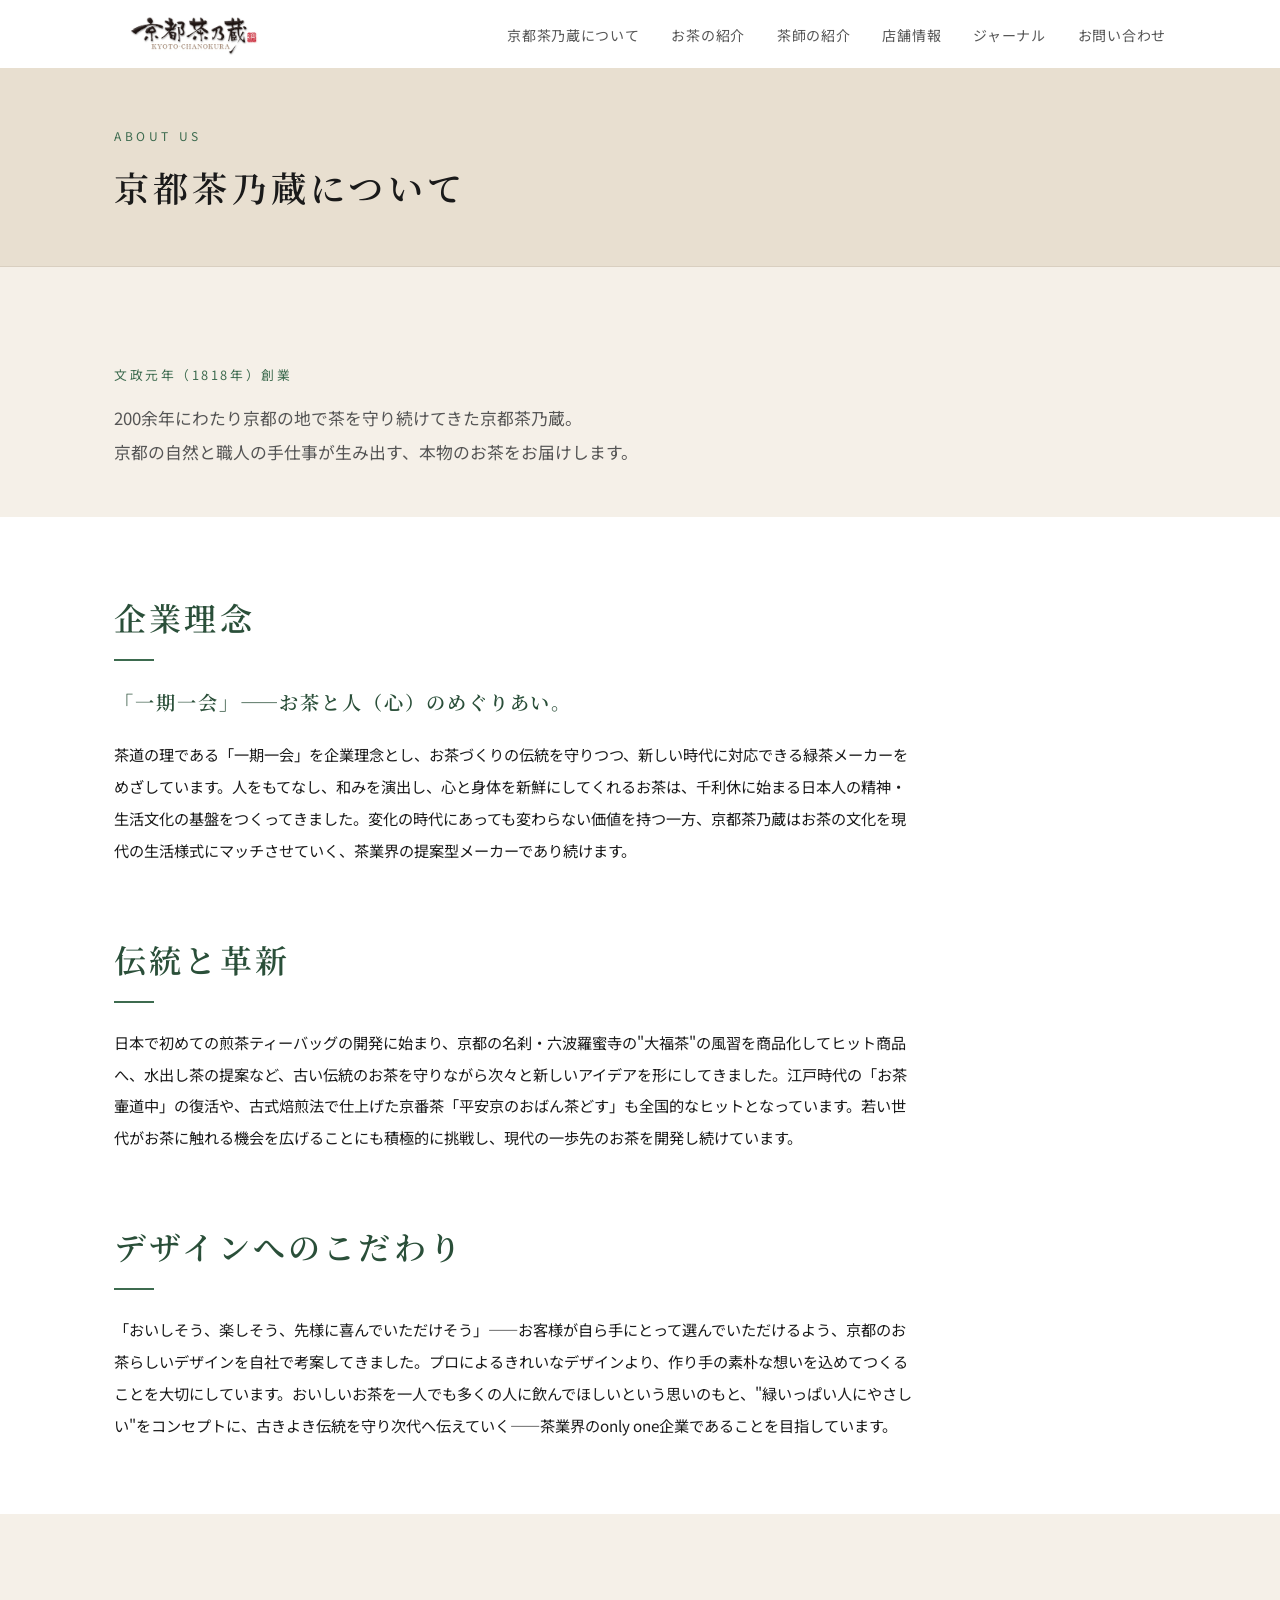
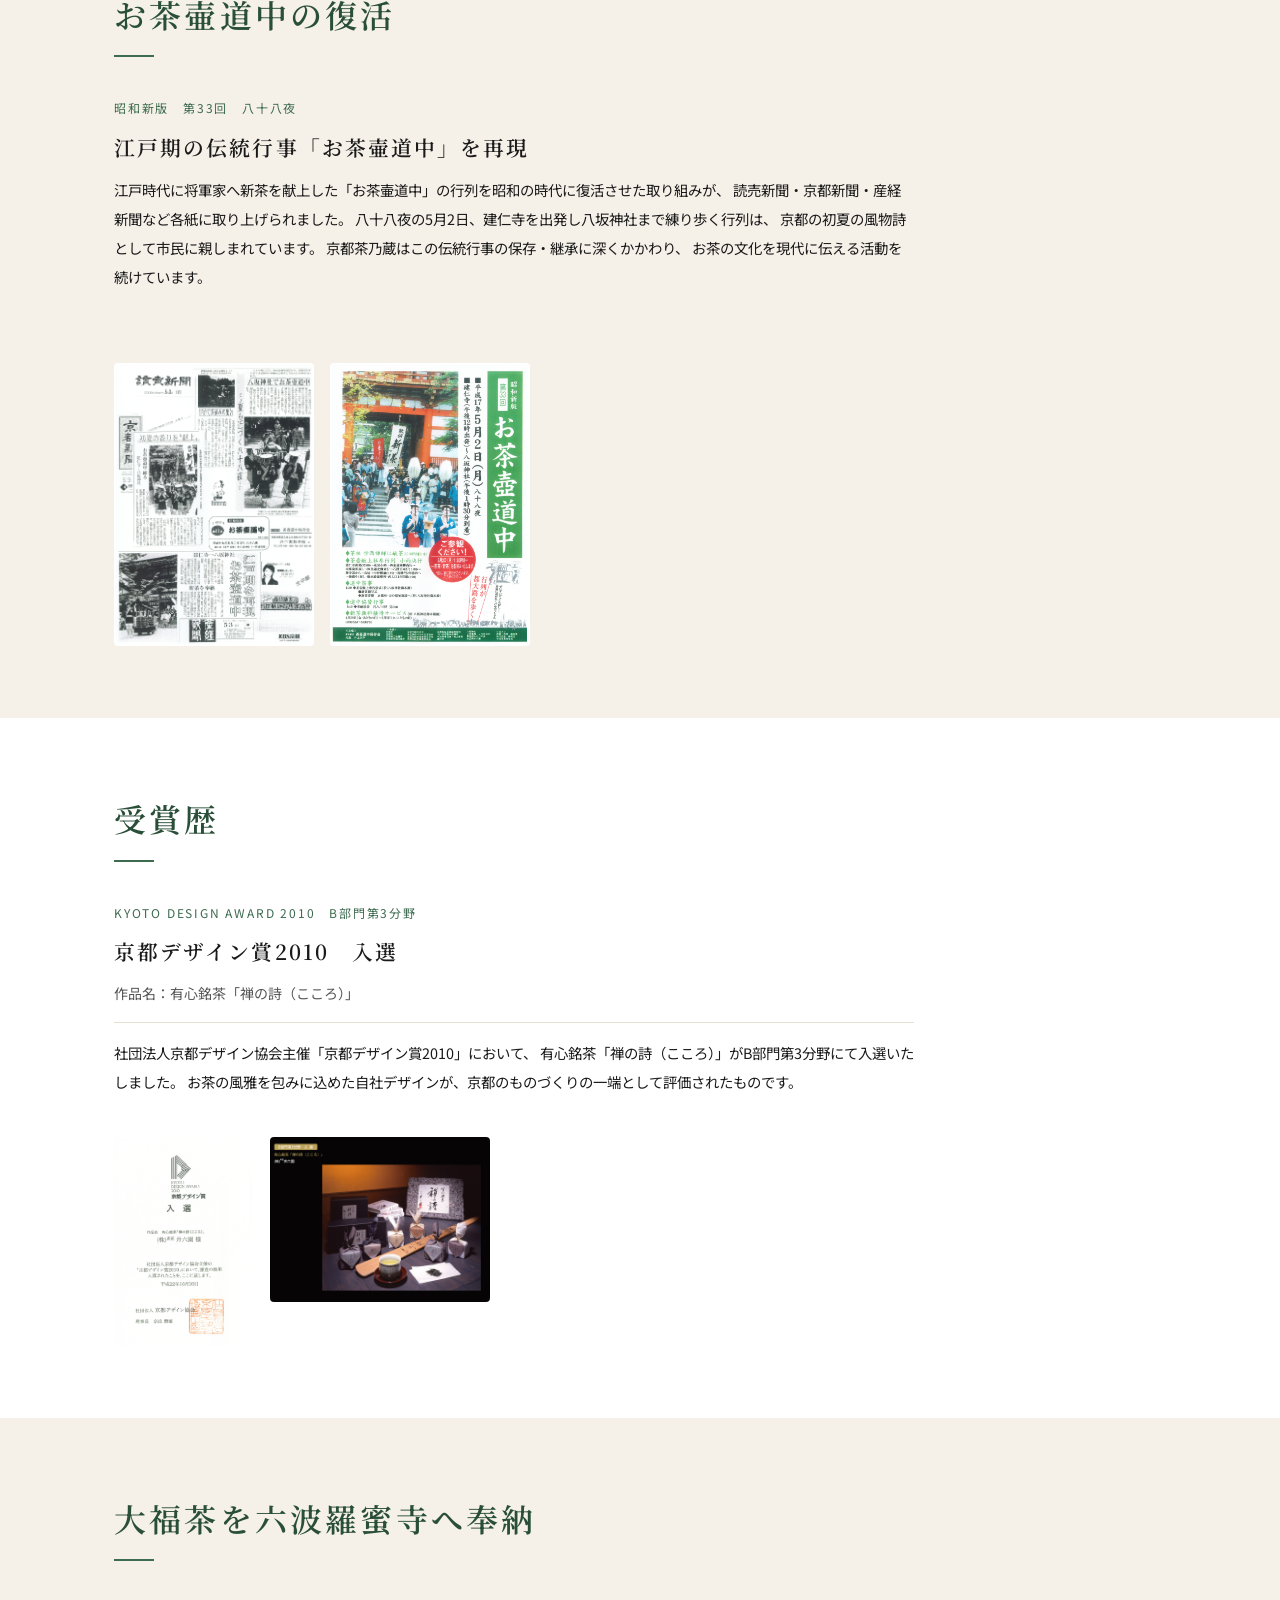
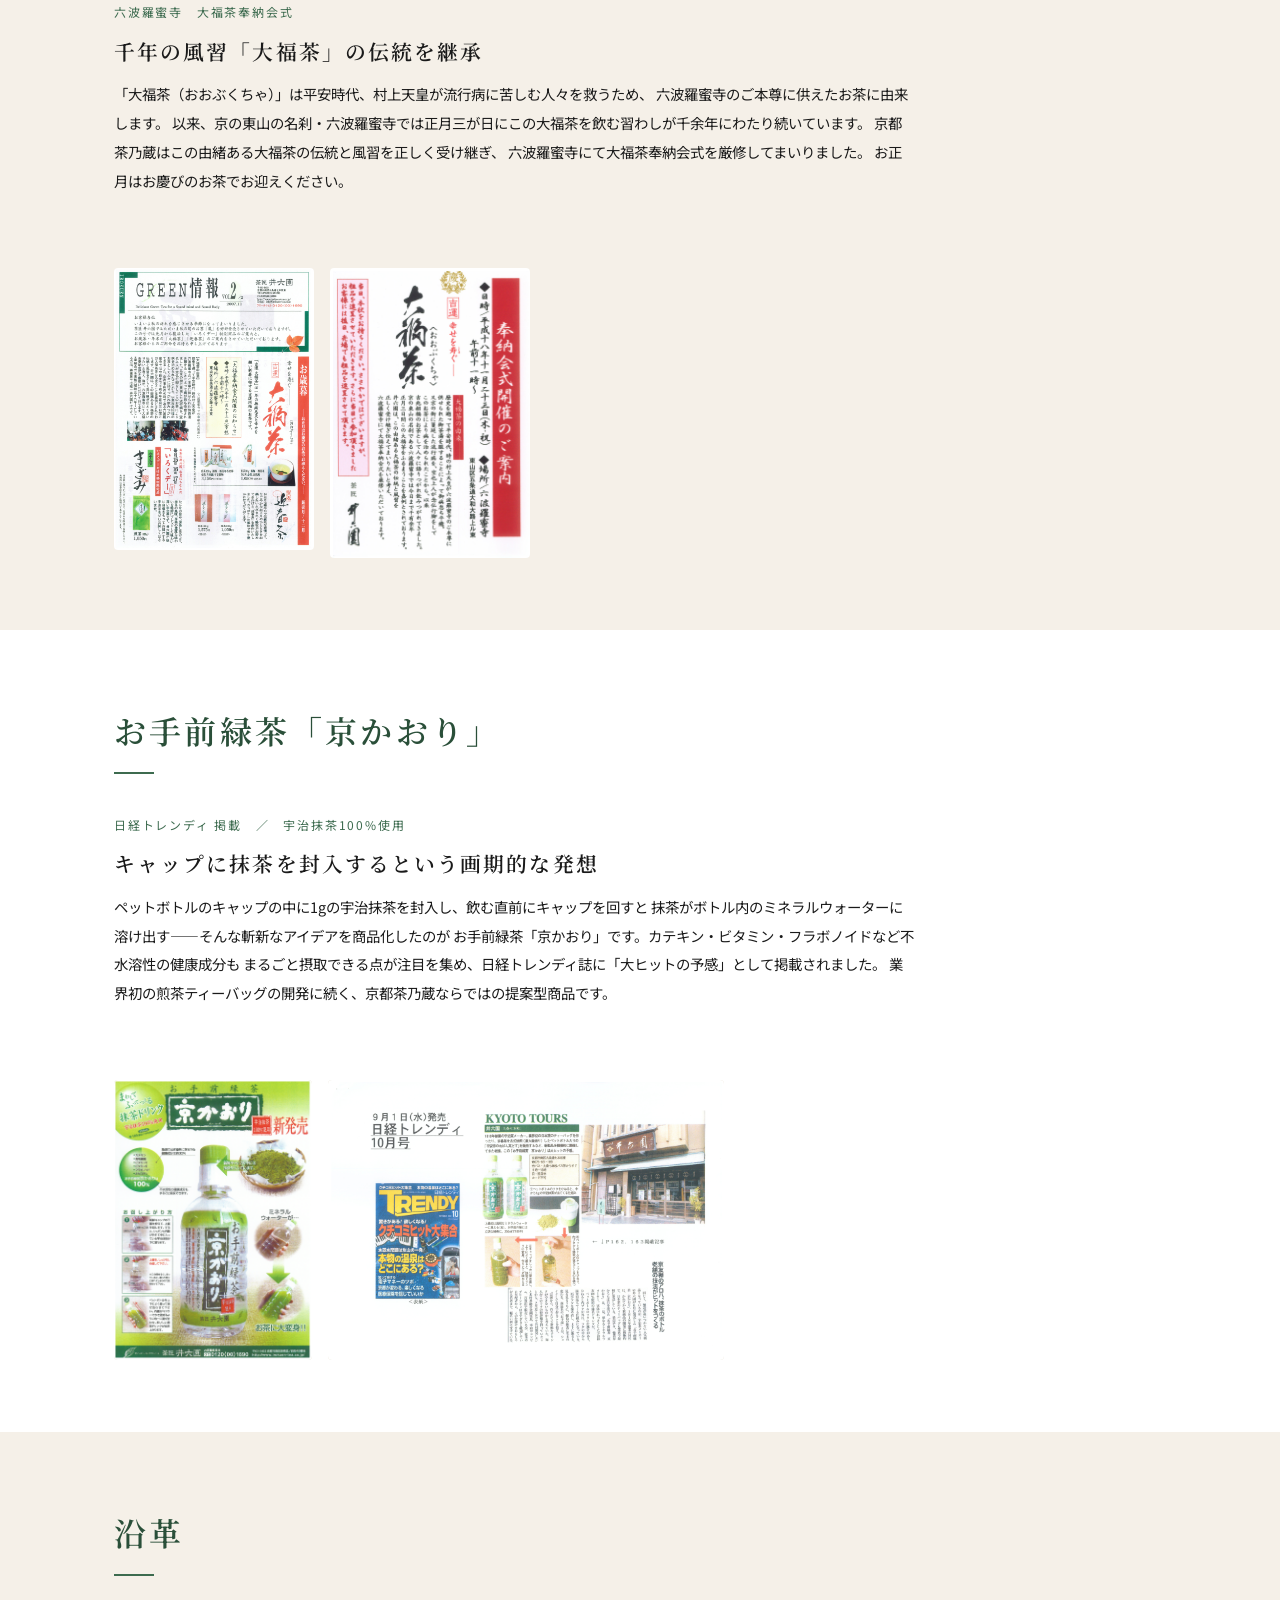
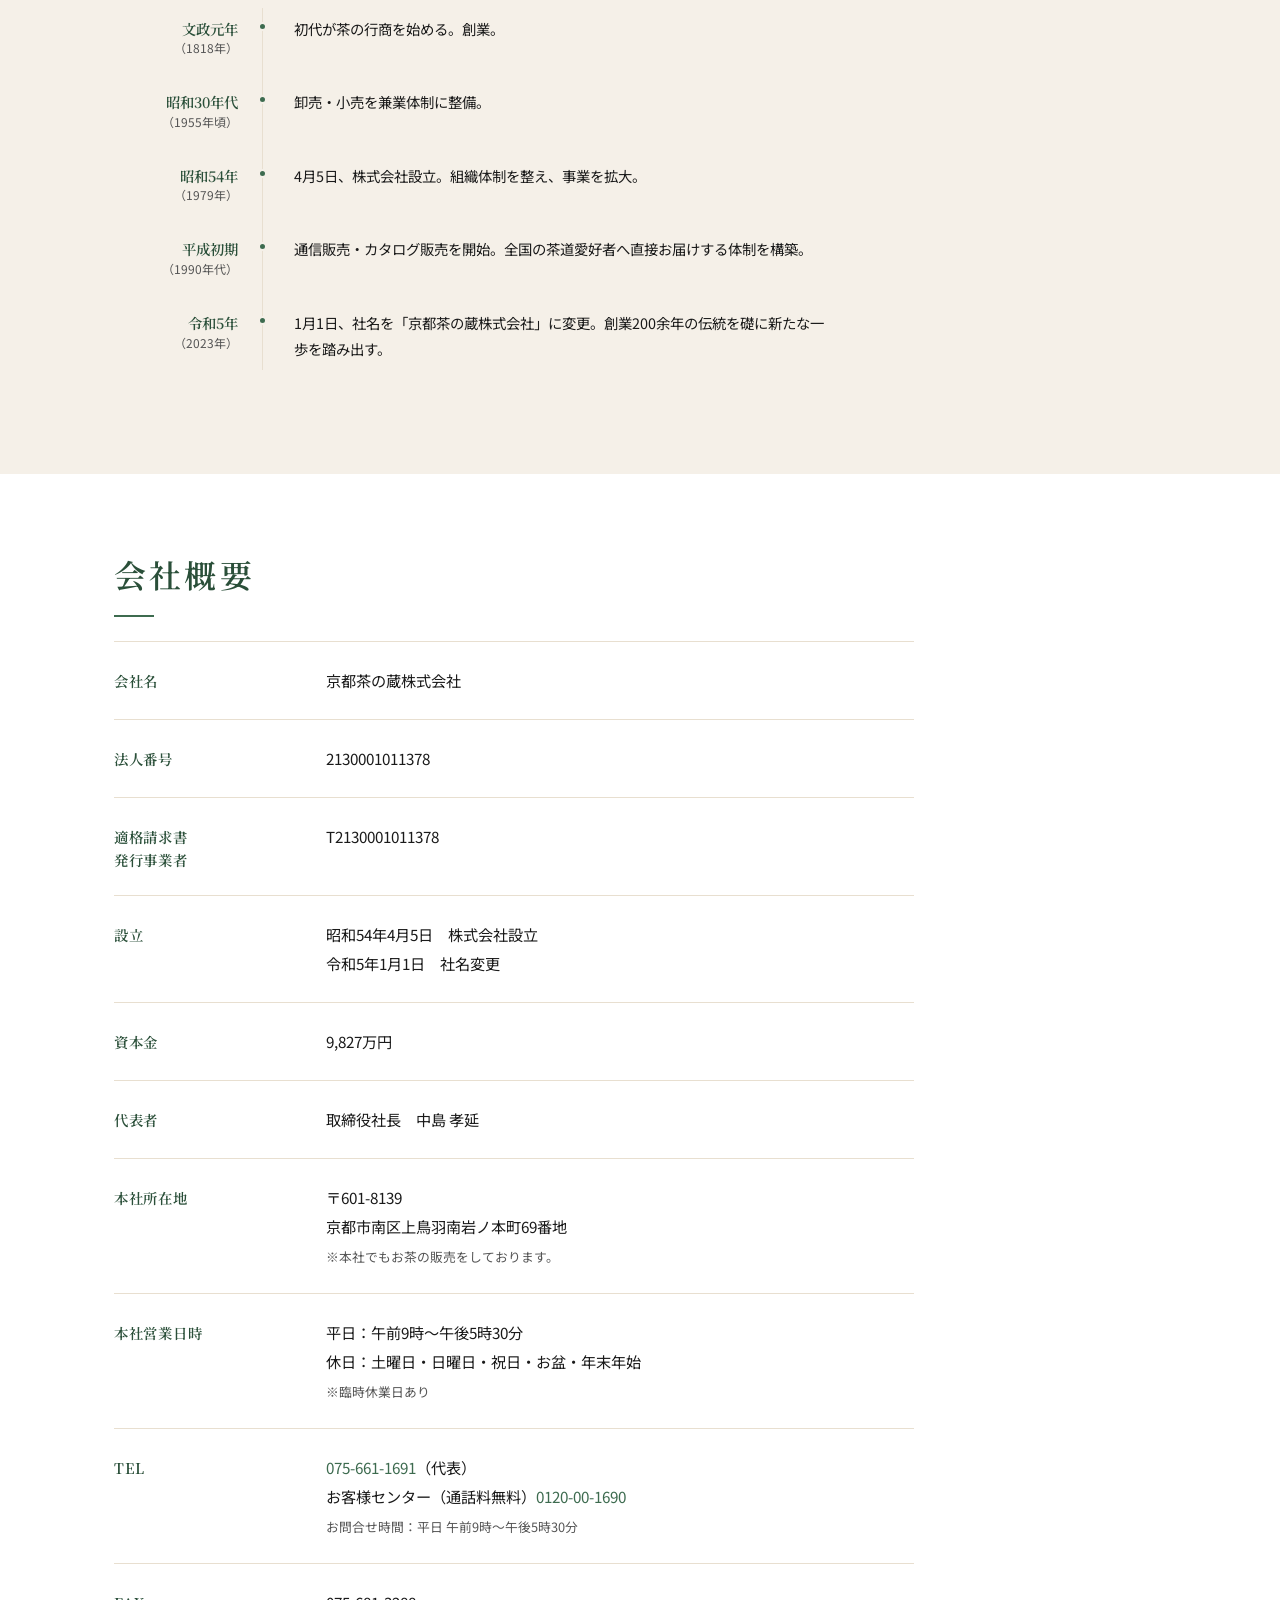
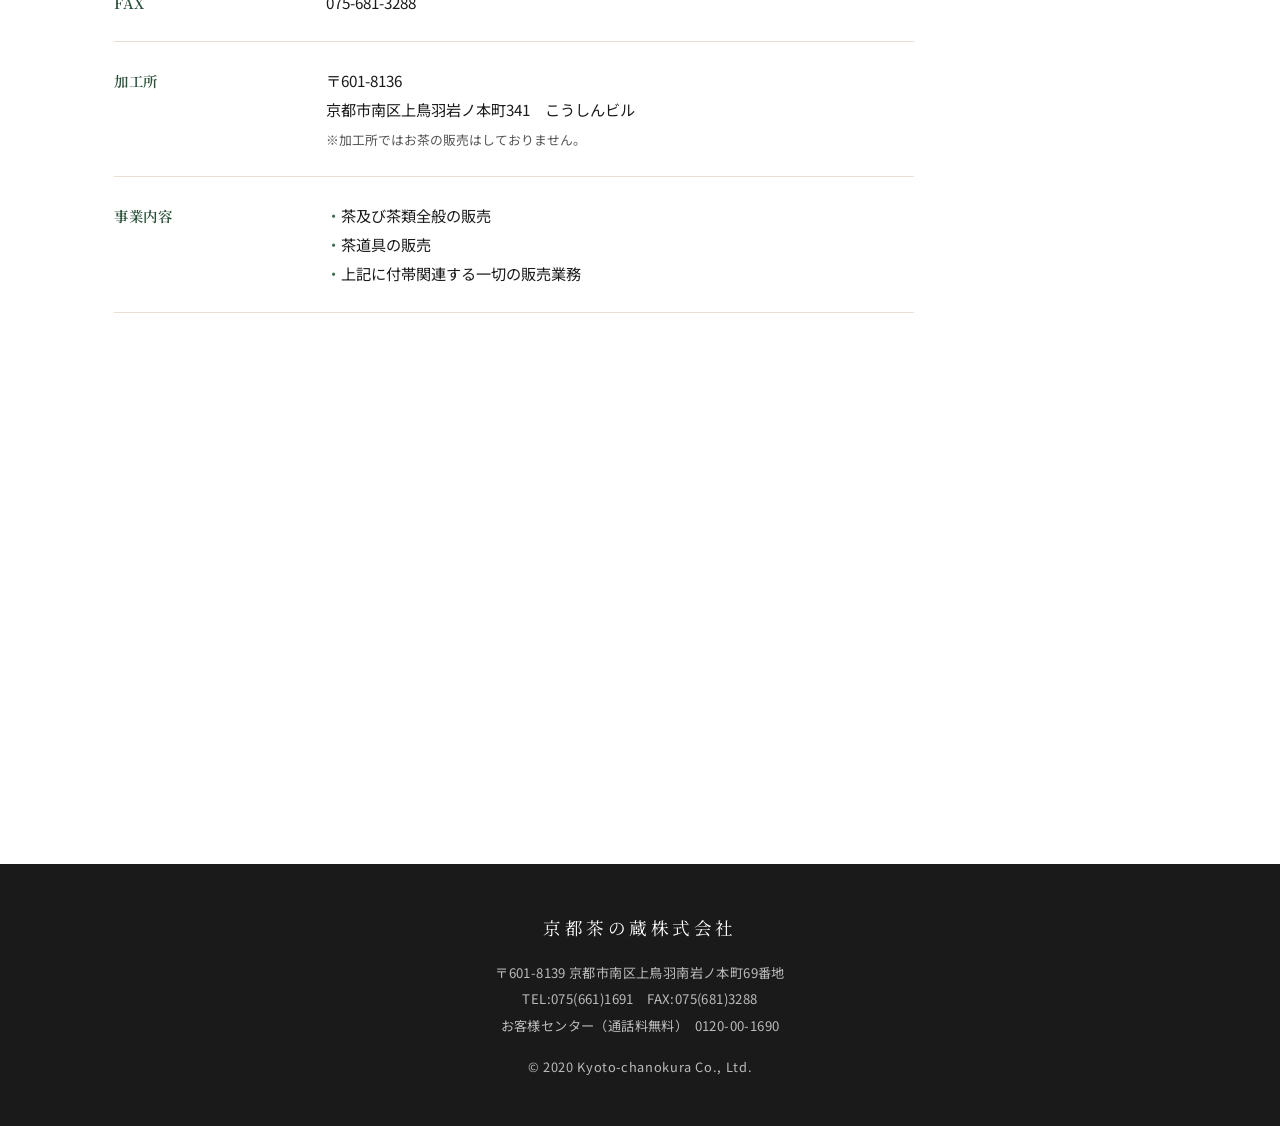
==== about.html @ 32f0fc12 "about.htmlを更新" ====
<!DOCTYPE html>
<html lang="ja">
<head>
  <meta charset="UTF-8">
  <meta name="viewport" content="width=device-width, initial-scale=1.0">
  <title>京都茶乃蔵について | 京都茶乃蔵</title>
  <meta name="description" content="文政元年（1818年）創業。200余年にわたり京都の地で茶を守り続けてきた京都茶乃蔵の歴史とこだわりをご紹介します。">

  <meta property="og:title" content="京都茶乃蔵について | 京都茶乃蔵">
  <meta property="og:type" content="website">
  <meta property="og:locale" content="ja_JP">

  <link rel="preconnect" href="https://fonts.googleapis.com">
  <link rel="preconnect" href="https://fonts.gstatic.com" crossorigin>
  <link href="https://fonts.googleapis.com/css2?family=Noto+Sans+JP:wght@400;500&family=Noto+Serif+JP:wght@400;600&display=swap" rel="stylesheet">

  <link rel="stylesheet" href="css/style.css">
  <link rel="stylesheet" href="css/company.css">
</head>
<body>

  <!-- ヘッダー -->
  <header class="site-header">
    <div class="container header-inner">
      <a href="index.html" class="logo">
        <img src="images/logo08sf.jpg" alt="京都茶乃蔵" class="logo-img">
      </a>
      <nav class="global-nav" aria-label="メインナビゲーション">
        <ul>
          <li><a href="about.html" aria-current="page">京都茶乃蔵について</a></li>
          <li><a href="tea.html">お茶の紹介</a></li>
          <li><a href="index.html#chashi">茶師の紹介</a></li>
          <li><a href="index.html#shop">店舗情報</a></li>
          <li><a href="journal.html">ジャーナル</a></li>
          <li><a href="mailto:reception@kyoto-chanokura.co.jp">お問い合わせ</a></li>
        </ul>
      </nav>
    </div>
  </header>

  <!-- ページヘッド -->
  <div class="page-head">
    <div class="container">
      <p class="page-head-en">About Us</p>
      <h1 class="page-head-title">京都茶乃蔵について</h1>
    </div>
  </div>

  <main>
    <!-- コンセプト -->
    <section class="section about-detail-section">
      <div class="container">
        <p class="about-founding">文政元年（1818年）創業</p>
        <p class="section-lead about-detail-lead">
          200余年にわたり京都の地で茶を守り続けてきた京都茶乃蔵。<br>
          京都の自然と職人の手仕事が生み出す、本物のお茶をお届けします。
        </p>
      </div>
    </section>

    <!-- 企業理念・こだわり -->
    <section class="section about-philosophy-section">
      <div class="container">

        <div class="philosophy-block">
          <h2 class="section-title">企業理念</h2>
          <p class="philosophy-lead">
            「一期一会」——お茶と人（心）のめぐりあい。
          </p>
          <p class="philosophy-body">
            茶道の理である「一期一会」を企業理念とし、お茶づくりの伝統を守りつつ、新しい時代に対応できる緑茶メーカーをめざしています。人をもてなし、和みを演出し、心と身体を新鮮にしてくれるお茶は、千利休に始まる日本人の精神・生活文化の基盤をつくってきました。変化の時代にあっても変わらない価値を持つ一方、京都茶乃蔵はお茶の文化を現代の生活様式にマッチさせていく、茶業界の提案型メーカーであり続けます。
          </p>
        </div>

        <div class="philosophy-block">
          <h2 class="section-title">伝統と革新</h2>
          <p class="philosophy-body">
            日本で初めての煎茶ティーバッグの開発に始まり、京都の名刹・六波羅蜜寺の"大福茶"の風習を商品化してヒット商品へ、水出し茶の提案など、古い伝統のお茶を守りながら次々と新しいアイデアを形にしてきました。江戸時代の「お茶壷道中」の復活や、古式焙煎法で仕上げた京番茶「平安京のおばん茶どす」も全国的なヒットとなっています。若い世代がお茶に触れる機会を広げることにも積極的に挑戦し、現代の一歩先のお茶を開発し続けています。
          </p>
        </div>

        <div class="philosophy-block">
          <h2 class="section-title">デザインへのこだわり</h2>
          <p class="philosophy-body">
            「おいしそう、楽しそう、先様に喜んでいただけそう」——お客様が自ら手にとって選んでいただけるよう、京都のお茶らしいデザインを自社で考案してきました。プロによるきれいなデザインより、作り手の素朴な想いを込めてつくることを大切にしています。おいしいお茶を一人でも多くの人に飲んでほしいという思いのもと、"緑いっぱい人にやさしい"をコンセプトに、古きよき伝統を守り次代へ伝えていく——茶業界のonly one企業であることを目指しています。
          </p>
        </div>

      </div>
    </section>

    <!-- お茶壷道中 -->
    <section class="section award-section ochatubo-section">
      <div class="container">
        <h2 class="section-title">お茶壷道中の復活</h2>

        <div class="award-card">
          <div class="award-body">
            <p class="award-tag">昭和新版　第33回　八十八夜</p>
            <h3 class="award-title">江戸期の伝統行事「お茶壷道中」を再現</h3>
            <p class="award-desc">
              江戸時代に将軍家へ新茶を献上した「お茶壷道中」の行列を昭和の時代に復活させた取り組みが、
              読売新聞・京都新聞・産経新聞など各紙に取り上げられました。
              八十八夜の5月2日、建仁寺を出発し八坂神社まで練り歩く行列は、
              京都の初夏の風物詩として市民に親しまれています。
              京都茶乃蔵はこの伝統行事の保存・継承に深くかかわり、
              お茶の文化を現代に伝える活動を続けています。
            </p>
          </div>
          <div class="award-images ochatubo-images">
            <figure class="award-figure">
              <img src="images/ochatsubodochu01.jpg" alt="お茶壷道中 新聞掲載記事（読売新聞・京都新聞・産経新聞 2005年）" loading="lazy">
            </figure>
            <figure class="award-figure">
              <img src="images/ochatsubodochu02.jpg" alt="昭和新版 第33回 お茶壷道中 ちらし" loading="lazy">
            </figure>
          </div>
        </div>

      </div>
    </section>

    <!-- 受賞歴 -->
    <section class="section award-section">
      <div class="container">
        <h2 class="section-title">受賞歴</h2>

        <div class="award-card">
          <div class="award-body">
            <p class="award-tag">KYOTO DESIGN AWARD 2010　B部門第3分野</p>
            <h3 class="award-title">京都デザイン賞2010　入選</h3>
            <p class="award-work">作品名：有心銘茶「禅の詩（こころ）」</p>
            <p class="award-desc">
              社団法人京都デザイン協会主催「京都デザイン賞2010」において、
              有心銘茶「禅の詩（こころ）」がB部門第3分野にて入選いたしました。
              お茶の風雅を包みに込めた自社デザインが、京都のものづくりの一端として評価されたものです。
            </p>
          </div>
          <div class="award-images">
            <figure class="award-figure award-figure--cert">
              <img src="images/kyotodesignaward_Certificate.jpg" alt="京都デザイン賞2010 入選 賞状" loading="lazy">
            </figure>
            <figure class="award-figure award-figure--product">
              <img src="images/kyoto%20design%20award%202010.jpg" alt="有心銘茶「禅の詩（こころ）」受賞作品" loading="lazy">
            </figure>
          </div>
        </div>

      </div>
    </section>

    <!-- 大福茶奉納 -->
    <section class="section award-section ochatubo-section">
      <div class="container">
        <h2 class="section-title">大福茶を六波羅蜜寺へ奉納</h2>

        <div class="award-card">
          <div class="award-body">
            <p class="award-tag">六波羅蜜寺　大福茶奉納会式</p>
            <h3 class="award-title">千年の風習「大福茶」の伝統を継承</h3>
            <p class="award-desc">
              「大福茶（おおぶくちゃ）」は平安時代、村上天皇が流行病に苦しむ人々を救うため、
              六波羅蜜寺のご本尊に供えたお茶に由来します。
              以来、京の東山の名刹・六波羅蜜寺では正月三が日にこの大福茶を飲む習わしが千余年にわたり続いています。
              京都茶乃蔵はこの由緒ある大福茶の伝統と風習を正しく受け継ぎ、
              六波羅蜜寺にて大福茶奉納会式を厳修してまいりました。
              お正月はお慶びのお茶でお迎えください。
            </p>
          </div>
          <div class="award-images ochatubo-images">
            <figure class="award-figure">
              <img src="images/oobukucha01.jpg" alt="大福茶 GREEN情報（2007年）" loading="lazy">
            </figure>
            <figure class="award-figure">
              <img src="images/oobukucha02.jpg" alt="六波羅蜜寺 大福茶奉納会式のご案内" loading="lazy">
            </figure>
          </div>
        </div>

      </div>
    </section>

    <!-- 京かおり -->
    <section class="section award-section">
      <div class="container">
        <h2 class="section-title">お手前緑茶「京かおり」</h2>

        <div class="award-card">
          <div class="award-body">
            <p class="award-tag">日経トレンディ 掲載　／　宇治抹茶100%使用</p>
            <h3 class="award-title">キャップに抹茶を封入するという画期的な発想</h3>
            <p class="award-desc">
              ペットボトルのキャップの中に1gの宇治抹茶を封入し、飲む直前にキャップを回すと
              抹茶がボトル内のミネラルウォーターに溶け出す——そんな斬新なアイデアを商品化したのが
              お手前緑茶「京かおり」です。カテキン・ビタミン・フラボノイドなど不水溶性の健康成分も
              まるごと摂取できる点が注目を集め、日経トレンディ誌に「大ヒットの予感」として掲載されました。
              業界初の煎茶ティーバッグの開発に続く、京都茶乃蔵ならではの提案型商品です。
            </p>
          </div>
          <div class="award-images kyokaori-images">
            <figure class="award-figure">
              <img src="images/kyokaori01.jpg" alt="お手前緑茶 京かおり 商品チラシ" loading="lazy">
            </figure>
            <figure class="award-figure">
              <img src="images/kyokaori02.jpg" alt="日経トレンディ 京かおり 掲載記事" loading="lazy">
            </figure>
          </div>
        </div>

      </div>
    </section>

    <!-- 沿革 -->
    <section class="section about-history-section">
      <div class="container">
        <h2 class="section-title">沿革</h2>
        <ol class="history-list">
          <li class="history-item">
            <span class="history-year">文政元年<span class="history-ad">（1818年）</span></span>
            <span class="history-desc">初代が茶の行商を始める。創業。</span>
          </li>
          <li class="history-item">
            <span class="history-year">昭和30年代<span class="history-ad">（1955年頃）</span></span>
            <span class="history-desc">卸売・小売を兼業体制に整備。</span>
          </li>
          <li class="history-item">
            <span class="history-year">昭和54年<span class="history-ad">（1979年）</span></span>
            <span class="history-desc">4月5日、株式会社設立。組織体制を整え、事業を拡大。</span>
          </li>
          <li class="history-item">
            <span class="history-year">平成初期<span class="history-ad">（1990年代）</span></span>
            <span class="history-desc">通信販売・カタログ販売を開始。全国の茶道愛好者へ直接お届けする体制を構築。</span>
          </li>
          <li class="history-item">
            <span class="history-year">令和5年<span class="history-ad">（2023年）</span></span>
            <span class="history-desc">1月1日、社名を「京都茶の蔵株式会社」に変更。創業200余年の伝統を礎に新たな一歩を踏み出す。</span>
          </li>
        </ol>
      </div>
    </section>

    <!-- 会社概要 -->
    <section class="section company-section">
      <div class="container">
        <h2 class="section-title">会社概要</h2>
        <dl class="company-table">

          <div class="company-row">
            <dt>会社名</dt>
            <dd>京都茶の蔵株式会社</dd>
          </div>

          <div class="company-row">
            <dt>法人番号</dt>
            <dd>2130001011378</dd>
          </div>

          <div class="company-row">
            <dt>適格請求書<br>発行事業者</dt>
            <dd>T2130001011378</dd>
          </div>

          <div class="company-row">
            <dt>設立</dt>
            <dd>
              昭和54年4月5日　株式会社設立<br>
              令和5年1月1日　社名変更
            </dd>
          </div>

          <div class="company-row">
            <dt>資本金</dt>
            <dd>9,827万円</dd>
          </div>

          <div class="company-row">
            <dt>代表者</dt>
            <dd>取締役社長　中島 孝延</dd>
          </div>

          <div class="company-row">
            <dt>本社所在地</dt>
            <dd>
              〒601-8139<br>
              京都市南区上鳥羽南岩ノ本町69番地<br>
              <span class="company-note">※本社でもお茶の販売をしております。</span>
            </dd>
          </div>

          <div class="company-row">
            <dt>本社営業日時</dt>
            <dd>
              平日：午前9時〜午後5時30分<br>
              休日：土曜日・日曜日・祝日・お盆・年末年始<br>
              <span class="company-note">※臨時休業日あり</span>
            </dd>
          </div>

          <div class="company-row">
            <dt>TEL</dt>
            <dd>
              <a href="tel:0756611691">075-661-1691</a>（代表）<br>
              お客様センター（通話料無料）<a href="tel:0120001690">0120-00-1690</a><br>
              <span class="company-note">お問合せ時間：平日 午前9時〜午後5時30分</span>
            </dd>
          </div>

          <div class="company-row">
            <dt>FAX</dt>
            <dd>075-681-3288</dd>
          </div>

          <div class="company-row">
            <dt>加工所</dt>
            <dd>
              〒601-8136<br>
              京都市南区上鳥羽岩ノ本町341　こうしんビル<br>
              <span class="company-note">※加工所ではお茶の販売はしておりません。</span>
            </dd>
          </div>

          <div class="company-row">
            <dt>事業内容</dt>
            <dd>
              <ul class="company-list">
                <li>茶及び茶類全般の販売</li>
                <li>茶道具の販売</li>
                <li>上記に付帯関連する一切の販売業務</li>
              </ul>
            </dd>
          </div>

        </dl>

        <div class="company-map">
          <iframe
            src="https://www.google.com/maps?cid=17390591986082713845&output=embed&hl=ja"
            width="100%"
            height="400"
            style="border:0;"
            allowfullscreen=""
            loading="lazy"
            referrerpolicy="no-referrer-when-downgrade"
            title="京都茶の蔵株式会社 地図">
          </iframe>
        </div>

      </div>
    </section>
  </main>

  <!-- フッター -->
  <footer class="site-footer">
    <div class="container">
      <p class="footer-logo">京都茶の蔵株式会社</p>
      <p class="footer-address">〒601-8139 京都市南区上鳥羽南岩ノ本町69番地</p>
      <p class="footer-tel">TEL:075(661)1691　FAX:075(681)3288</p>
      <p class="footer-tel">お客様センター（通話料無料）　0120-00-1690</p>
      <p class="footer-copy">&copy; 2020 Kyoto-chanokura Co., Ltd.</p>
    </div>
  </footer>

  <script src="js/main.js"></script>
</body>
</html>
---- css/style.css ----
/* ===========================
   CSS カスタムプロパティ（和モダンカラー）
   =========================== */
:root {
  --color-matcha:    #3d6b4f;   /* 抹茶グリーン */
  --color-matcha-dk: #2a4f39;   /* 濃い抹茶 */
  --color-kinari:    #f5f0e8;   /* 生成り色（背景） */
  --color-beige:     #e8dfd0;   /* ベージュ */
  --color-sumi:      #1a1a1a;   /* 墨色（テキスト） */
  --color-sumi-lt:   #555;      /* 薄墨 */
  --color-white:     #ffffff;

  --font-serif: 'Noto Serif JP', serif;
  --font-sans:  'Noto Sans JP', sans-serif;

  --container-width: 1100px;
  --section-pad: 96px;
}

/* ===========================
   リセット・ベース
   =========================== */
*, *::before, *::after { box-sizing: border-box; margin: 0; padding: 0; }

html { scroll-behavior: smooth; }

body {
  font-family: var(--font-sans);
  font-size: 1rem;
  line-height: 1.8;
  color: var(--color-sumi);
  background: var(--color-kinari);
}

img { display: block; max-width: 100%; }

a { color: inherit; text-decoration: none; }

ul { list-style: none; }

/* ===========================
   レイアウト共通
   =========================== */
.container {
  max-width: var(--container-width);
  margin: 0 auto;
  padding: 0 24px;
}

.section {
  padding: var(--section-pad) 0;
}

.section-title {
  font-family: var(--font-serif);
  font-size: clamp(1.5rem, 3vw, 2rem);
  font-weight: 600;
  letter-spacing: 0.1em;
  margin-bottom: 24px;
  color: var(--color-matcha-dk);
}

.section-title::after {
  content: '';
  display: block;
  width: 40px;
  height: 2px;
  background: var(--color-matcha);
  margin-top: 12px;
}

.about-founding {
  font-size: 0.8rem;
  letter-spacing: 0.2em;
  color: var(--color-matcha);
  margin-bottom: 16px;
}

.section-lead {
  font-size: 1.05rem;
  color: var(--color-sumi-lt);
  max-width: 560px;
}

/* ===========================
   ヘッダー
   =========================== */
.site-header {
  position: sticky;
  top: 0;
  z-index: 100;
  background: var(--color-white);
  border-bottom: 1px solid var(--color-beige);
}

.header-inner {
  display: flex;
  align-items: center;
  justify-content: space-between;
  height: 68px;
}

.logo {
  display: flex;
  align-items: center;
}

.logo-img {
  height: 48px;
  width: auto;
  display: block;
}

.global-nav ul {
  display: flex;
  gap: 32px;
}

.global-nav a {
  font-size: 0.875rem;
  letter-spacing: 0.05em;
  color: var(--color-sumi-lt);
  transition: color 0.2s;
}

.global-nav a:hover {
  color: var(--color-matcha);
}

/* ===========================
   ヒーロー
   =========================== */
.hero {
  min-height: 88vh;
  display: flex;
  align-items: center;
  justify-content: center;
  text-align: center;
  background-color: #1a1410;
  background-size: cover;
  background-position: center 40%;
  background-repeat: no-repeat;
  padding: 80px 24px;
  position: relative;
}

.hero-overlay {
  position: absolute;
  inset: 0;
  background: linear-gradient(
    to bottom,
    rgba(10, 8, 5, 0.35) 0%,
    rgba(10, 8, 5, 0.55) 60%,
    rgba(10, 8, 5, 0.75) 100%
  );
}

.hero-content {
  position: relative;
  z-index: 1;
}

.hero-sub {
  font-size: 0.8rem;
  letter-spacing: 0.3em;
  text-transform: uppercase;
  color: var(--color-matcha);
  margin-bottom: 20px;
}

.hero-title {
  font-family: var(--font-serif);
  font-size: clamp(2.2rem, 6vw, 4rem);
  font-weight: 400;
  letter-spacing: 0.12em;
  line-height: 1.5;
  color: var(--color-white);
  text-shadow: 0 2px 16px rgba(0,0,0,0.4);
  margin-bottom: 24px;
}

.hero-desc {
  font-size: 1rem;
  color: rgba(255, 255, 255, 0.85);
  line-height: 2;
  margin-bottom: 40px;
}

/* ===========================
   ボタン
   =========================== */
.btn-primary {
  display: inline-block;
  padding: 14px 40px;
  background: var(--color-matcha);
  color: var(--color-white);
  font-size: 0.875rem;
  letter-spacing: 0.15em;
  border-radius: 2px;
  transition: background 0.25s;
}

.btn-primary:hover {
  background: var(--color-matcha-dk);
}

.btn-secondary {
  display: inline-block;
  margin-top: 32px;
  padding: 12px 36px;
  border: 1px solid var(--color-matcha);
  color: var(--color-matcha);
  font-size: 0.875rem;
  letter-spacing: 0.15em;
  border-radius: 2px;
  transition: background 0.25s, color 0.25s;
}

.btn-secondary:hover {
  background: var(--color-matcha);
  color: var(--color-white);
}

/* ===========================
   商品グリッド
   =========================== */
.product-grid {
  display: grid;
  grid-template-columns: repeat(auto-fill, minmax(280px, 1fr));
  gap: 32px;
  margin-top: 48px;
}

/* ===========================
   新着情報
   =========================== */
.news {
  background: var(--color-white);
  padding-top: 72px;
  padding-bottom: 72px;
}

.news-list {
  margin-top: 32px;
  border-top: 1px solid var(--color-beige);
}

.news-item {
  display: flex;
  align-items: baseline;
  gap: 20px;
  padding: 18px 0;
  border-bottom: 1px solid var(--color-beige);
  flex-wrap: wrap;
}

.news-date {
  font-size: 0.85rem;
  color: var(--color-sumi-lt);
  letter-spacing: 0.05em;
  white-space: nowrap;
}

.news-category {
  font-size: 0.72rem;
  letter-spacing: 0.08em;
  color: var(--color-matcha);
  border: 1px solid var(--color-matcha);
  padding: 2px 10px;
  white-space: nowrap;
}

.news-text {
  font-size: 0.95rem;
  color: var(--color-sumi);
}

/* ===========================
   沿革
   =========================== */
.history-heading {
  font-family: var(--font-serif);
  font-size: 1.1rem;
  font-weight: 600;
  letter-spacing: 0.1em;
  color: var(--color-matcha-dk);
  margin-top: 56px;
  margin-bottom: 32px;
}

.history-list {
  list-style: none;
  max-width: 720px;
  position: relative;
}

.history-list::before {
  content: '';
  position: absolute;
  left: 148px;
  top: 8px;
  bottom: 8px;
  width: 1px;
  background: var(--color-beige);
}

.history-item {
  display: grid;
  grid-template-columns: 148px 1fr;
  gap: 0 32px;
  padding: 16px 0;
  position: relative;
}

.history-item::before {
  content: '';
  position: absolute;
  left: 144px;
  top: 22px;
  width: 9px;
  height: 9px;
  border-radius: 50%;
  background: var(--color-matcha);
  border: 2px solid var(--color-kinari);
}

.history-year {
  font-family: var(--font-serif);
  font-size: 0.9rem;
  font-weight: 600;
  color: var(--color-matcha-dk);
  text-align: right;
  padding-right: 24px;
  padding-top: 2px;
  line-height: 1.5;
}

.history-ad {
  display: block;
  font-family: var(--font-sans);
  font-size: 0.75rem;
  font-weight: 400;
  color: var(--color-sumi-lt);
  letter-spacing: 0;
}

.history-desc {
  font-size: 0.9rem;
  color: var(--color-sumi);
  line-height: 1.8;
}

@media (max-width: 600px) {
  .history-list::before { left: 0; }

  .history-item {
    grid-template-columns: 1fr;
    padding-left: 20px;
  }

  .history-item::before { left: -4px; top: 18px; }

  .history-year { text-align: left; padding-right: 0; }
}

/* ===========================
   商品カード
   =========================== */
.product-card {
  background: var(--color-white);
  border-radius: 4px;
  overflow: hidden;
  transition: transform 0.25s, box-shadow 0.25s;
}

.product-card:hover {
  transform: translateY(-4px);
  box-shadow: 0 12px 32px rgba(0,0,0,0.08);
}

.product-img-wrap {
  aspect-ratio: 4 / 3;
  overflow: hidden;
  background: var(--color-beige);
}

.product-img-wrap img {
  width: 100%;
  height: 100%;
  object-fit: cover;
  transition: transform 0.4s;
}

.product-card:hover .product-img-wrap img {
  transform: scale(1.04);
}

.product-body {
  padding: 20px 24px 28px;
}

.product-name {
  font-family: var(--font-serif);
  font-size: 1.2rem;
  font-weight: 600;
  letter-spacing: 0.1em;
  color: var(--color-matcha-dk);
  margin-bottom: 10px;
}

.product-desc {
  font-size: 0.875rem;
  color: var(--color-sumi-lt);
  line-height: 1.8;
}

/* ===========================
   茶師の紹介
   =========================== */
.chashi-grid {
  display: flex;
  flex-direction: column;
  gap: 56px;
  margin-top: 48px;
}

.chashi-card {
  display: grid;
  grid-template-columns: 220px 1fr;
  gap: 40px;
  align-items: start;
}


.chashi-photo {
  aspect-ratio: 3 / 4;
  overflow: hidden;
  background: var(--color-beige);
  border-radius: 2px;
}

.chashi-photo img {
  width: 100%;
  height: 100%;
  object-fit: cover;
  object-position: top;
}

.chashi-title {
  font-size: 0.75rem;
  letter-spacing: 0.15em;
  color: var(--color-matcha);
  margin-bottom: 8px;
}

.chashi-name {
  font-family: var(--font-serif);
  font-size: 1.4rem;
  font-weight: 600;
  letter-spacing: 0.1em;
  color: var(--color-sumi);
  margin-bottom: 8px;
  display: flex;
  align-items: baseline;
  gap: 16px;
  flex-wrap: wrap;
}

.chashi-name-en {
  font-family: var(--font-sans);
  font-size: 0.8rem;
  font-weight: 400;
  letter-spacing: 0.1em;
  color: var(--color-sumi-lt);
}

.chashi-grade {
  font-size: 0.825rem;
  color: var(--color-sumi-lt);
  margin-bottom: 20px;
  padding-bottom: 20px;
  border-bottom: 1px solid var(--color-beige);
}

.chashi-bio {
  font-size: 0.9rem;
  color: var(--color-sumi);
  line-height: 2;
}

.chashi-quote {
  margin-top: 20px;
  padding: 16px 20px;
  border-left: 3px solid var(--color-matcha);
  background: var(--color-kinari);
  font-size: 0.9rem;
  line-height: 2;
  color: var(--color-sumi);
  font-style: normal;
}

@media (max-width: 640px) {
  .chashi-card,
  .chashi-card:nth-child(even) {
    grid-template-columns: 1fr;
    direction: ltr;
  }

  .chashi-photo {
    aspect-ratio: 4 / 3;
    max-width: 180px;
  }
}

/* ===========================
   店舗情報
   =========================== */
.shop {
  background: var(--color-beige);
}

.shop-grid {
  display: grid;
  grid-template-columns: repeat(auto-fill, minmax(320px, 1fr));
  gap: 32px;
  margin-top: 48px;
}

.shop-card {
  background: var(--color-white);
  padding: 32px 28px;
  border-radius: 4px;
}

.shop-name {
  font-family: var(--font-serif);
  font-size: 1.1rem;
  font-weight: 600;
  letter-spacing: 0.1em;
  color: var(--color-matcha-dk);
  margin-bottom: 24px;
  padding-bottom: 16px;
  border-bottom: 1px solid var(--color-beige);
  display: flex;
  align-items: center;
  gap: 12px;
}

.shop-badge {
  font-family: var(--font-sans);
  font-size: 0.7rem;
  font-weight: 400;
  letter-spacing: 0.05em;
  background: var(--color-beige);
  color: var(--color-sumi-lt);
  padding: 2px 8px;
  border-radius: 2px;
}

.shop-info { display: flex; flex-direction: column; gap: 0; }

.shop-row {
  display: grid;
  grid-template-columns: 80px 1fr;
  gap: 0 16px;
  padding: 12px 0;
  border-bottom: 1px solid var(--color-kinari);
  font-size: 0.875rem;
}

.shop-row:last-child { border-bottom: none; }

.shop-row dt {
  color: var(--color-matcha-dk);
  font-weight: 500;
  padding-top: 1px;
}

.shop-row dd {
  color: var(--color-sumi);
  line-height: 1.8;
}

.shop-row dd a {
  color: var(--color-matcha);
}

.shop-note {
  font-size: 0.78rem;
  color: var(--color-sumi-lt);
}

/* ===========================
   卸しCTA
   =========================== */
.wholesale-cta {
  background: var(--color-matcha-dk);
  padding: 48px 0;
}

.wholesale-cta-inner {
  display: flex;
  align-items: center;
  justify-content: space-between;
  gap: 32px;
  flex-wrap: wrap;
}

.wholesale-cta-title {
  font-family: var(--font-serif);
  font-size: 1.15rem;
  font-weight: 600;
  letter-spacing: 0.1em;
  color: var(--color-white);
  margin-bottom: 8px;
}

.wholesale-cta-desc {
  font-size: 0.875rem;
  color: rgba(255, 255, 255, 0.75);
  line-height: 1.8;
}

.btn-wholesale {
  display: inline-block;
  padding: 14px 40px;
  border: 2px solid var(--color-white);
  color: var(--color-white);
  font-size: 0.875rem;
  letter-spacing: 0.15em;
  border-radius: 2px;
  white-space: nowrap;
  transition: background 0.25s;
}

.btn-wholesale:hover {
  background: rgba(255, 255, 255, 0.2);
}

@media (max-width: 640px) {
  .wholesale-cta-inner {
    flex-direction: column;
    align-items: flex-start;
  }
}

/* ===========================
   ECサイトバナー
   =========================== */
.ec-banner-section {
  background: var(--color-white);
}

.ec-banner-grid {
  display: grid;
  grid-template-columns: 1fr 1fr;
  gap: 24px;
  margin-top: 40px;
  max-width: 560px;
}

.ec-banner-link {
  display: block;
  border-radius: 4px;
  overflow: hidden;
  transition: opacity 0.25s, transform 0.25s;
}

.ec-banner-link:hover {
  opacity: 0.85;
  transform: translateY(-3px);
}

.ec-banner-img {
  width: 100%;
  height: auto;
  display: block;
}

@media (max-width: 600px) {
  .ec-banner-grid {
    grid-template-columns: 1fr;
  }
}

/* ===========================
   フッター
   =========================== */
.site-footer {
  background: var(--color-sumi);
  color: rgba(255,255,255,0.7);
  padding: 48px 0;
  text-align: center;
}

.footer-logo {
  font-family: var(--font-serif);
  font-size: 1.1rem;
  letter-spacing: 0.2em;
  color: var(--color-white);
  margin-bottom: 16px;
}

.footer-address,
.footer-tel {
  font-size: 0.825rem;
  letter-spacing: 0.03em;
  line-height: 2;
}

.footer-copy {
  font-size: 0.8rem;
  letter-spacing: 0.05em;
  margin-top: 16px;
}

/* ===========================
   レスポンシブ
   =========================== */
@media (max-width: 768px) {
  :root { --section-pad: 64px; }

  .global-nav { display: none; } /* TODO: ハンバーガーメニューに置き換え */

  .hero { min-height: 80vh; }
}
---- css/company.css ----
/* ===========================
   ページヘッド（下層ページ共通）
   =========================== */
.page-head {
  background: var(--color-beige);
  padding: 56px 0 48px;
  border-bottom: 1px solid #d9cfc0;
}

.page-head-en {
  font-size: 0.75rem;
  letter-spacing: 0.3em;
  text-transform: uppercase;
  color: var(--color-matcha);
  margin-bottom: 8px;
}

.page-head-title {
  font-family: var(--font-serif);
  font-size: clamp(1.6rem, 3vw, 2.2rem);
  font-weight: 600;
  letter-spacing: 0.12em;
  color: var(--color-sumi);
}

/* ===========================
   会社概要テーブル
   =========================== */
.company-section {
  padding-top: 72px;
  padding-bottom: 96px;
  background: var(--color-white);
}

.company-table {
  max-width: 800px;
}

.company-row {
  display: grid;
  grid-template-columns: 180px 1fr;
  gap: 0 32px;
  padding: 24px 0;
  border-bottom: 1px solid var(--color-beige);
  align-items: baseline;
}

.company-row:first-child {
  border-top: 1px solid var(--color-beige);
}

.company-row dt {
  font-family: var(--font-serif);
  font-size: 0.9rem;
  font-weight: 600;
  letter-spacing: 0.05em;
  color: var(--color-matcha-dk);
  line-height: 1.6;
}

.company-row dd {
  font-size: 0.95rem;
  line-height: 1.9;
  color: var(--color-sumi);
}

.company-row dd a {
  color: var(--color-matcha);
  border-bottom: 1px solid transparent;
  transition: border-color 0.2s;
}

.company-row dd a:hover {
  border-color: var(--color-matcha);
}

.company-note {
  display: block;
  font-size: 0.8rem;
  color: var(--color-sumi-lt);
  margin-top: 4px;
}

.company-list {
  list-style: none;
  padding: 0;
}

.company-list li {
  padding-left: 1em;
  position: relative;
}

.company-list li::before {
  content: '・';
  position: absolute;
  left: 0;
  color: var(--color-matcha);
}

/* ===========================
   京都茶乃蔵について（企業理念）
   =========================== */
.about-detail-section {
  padding-bottom: 48px;
}

.about-detail-lead {
  max-width: 640px;
  line-height: 2;
}

.about-philosophy-section {
  background: var(--color-white);
  padding-top: 72px;
  padding-bottom: 72px;
}

.philosophy-block {
  max-width: 800px;
  margin-bottom: 64px;
}

.philosophy-block:last-child {
  margin-bottom: 0;
}

.philosophy-lead {
  font-family: var(--font-serif);
  font-size: 1.2rem;
  font-weight: 600;
  letter-spacing: 0.1em;
  color: var(--color-matcha-dk);
  margin-bottom: 20px;
}

.philosophy-body {
  font-size: 0.95rem;
  line-height: 2.1;
  color: var(--color-sumi);
}

.about-history-section {
  padding-top: 72px;
  padding-bottom: 96px;
}

/* ===========================
   受賞歴
   =========================== */
.award-section {
  background: var(--color-white);
  padding-top: 72px;
  padding-bottom: 72px;
}

.ochatubo-section {
  background: var(--color-kinari);
}

.ochatubo-images {
  margin-top: 32px;
  display: flex;
  gap: 16px;
  align-items: flex-start;
}

.ochatubo-images .award-figure {
  width: 200px;
  flex-shrink: 0;
}

/* 京かおり：縦画像の高さに横画像を合わせる */
.kyokaori-images {
  display: flex;
  gap: 16px;
  align-items: flex-start;
  margin-top: 32px;
}

.kyokaori-images .award-figure {
  height: 280px;
  flex-shrink: 0;
}

.kyokaori-images .award-figure img {
  width: auto;
  height: 100%;
  object-fit: contain;
}

.award-card {
  margin-top: 40px;
  display: flex;
  flex-direction: column;
  gap: 40px;
  max-width: 800px;
}

.award-images {
  display: flex;
  gap: 16px;
  align-items: flex-start;
}

.award-figure--cert {
  width: 140px;
  flex-shrink: 0;
}

.award-figure--product {
  width: 220px;
  flex-shrink: 0;
}

.award-figure {
  margin: 0;
  border-radius: 4px;
  overflow: hidden;
  background: var(--color-beige);
}

.award-figure img {
  width: 100%;
  height: 100%;
  object-fit: cover;
  display: block;
}

.award-tag {
  font-size: 0.75rem;
  letter-spacing: 0.15em;
  color: var(--color-matcha);
  margin-bottom: 10px;
}

.award-title {
  font-family: var(--font-serif);
  font-size: 1.3rem;
  font-weight: 600;
  letter-spacing: 0.1em;
  color: var(--color-sumi);
  margin-bottom: 10px;
}

.award-work {
  font-size: 0.875rem;
  color: var(--color-sumi-lt);
  margin-bottom: 16px;
  padding-bottom: 16px;
  border-bottom: 1px solid var(--color-beige);
}

.award-desc {
  font-size: 0.9rem;
  color: var(--color-sumi);
  line-height: 2;
}

@media (max-width: 600px) {
  .award-images {
    grid-template-columns: 1fr;
  }
}

/* ===========================
   Googleマップ
   =========================== */
.company-map {
  margin-top: 48px;
  border-radius: 4px;
  overflow: hidden;
  max-width: 800px;
}

/* ===========================
   レスポンシブ
   =========================== */
@media (max-width: 600px) {
  .company-row {
    grid-template-columns: 1fr;
    gap: 8px;
  }

  .company-row dt {
    font-size: 0.8rem;
    color: var(--color-matcha);
  }
}
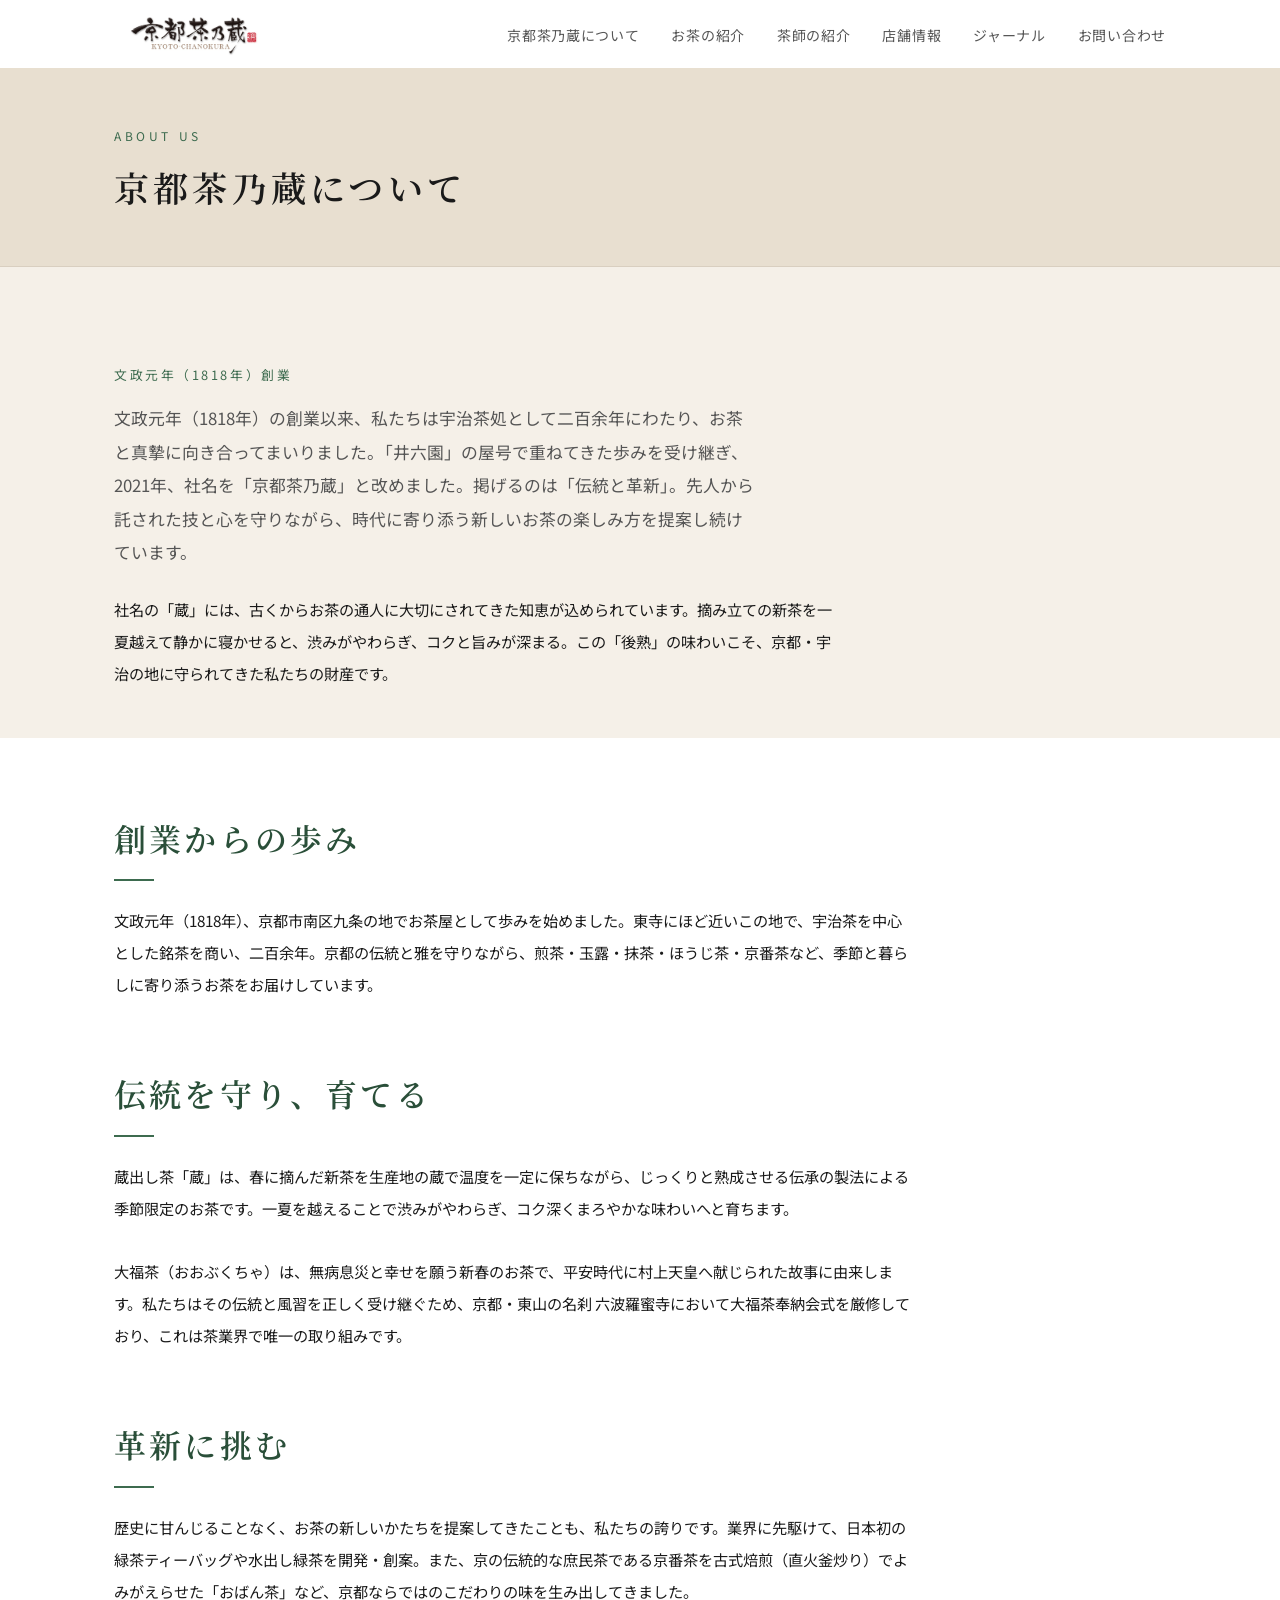
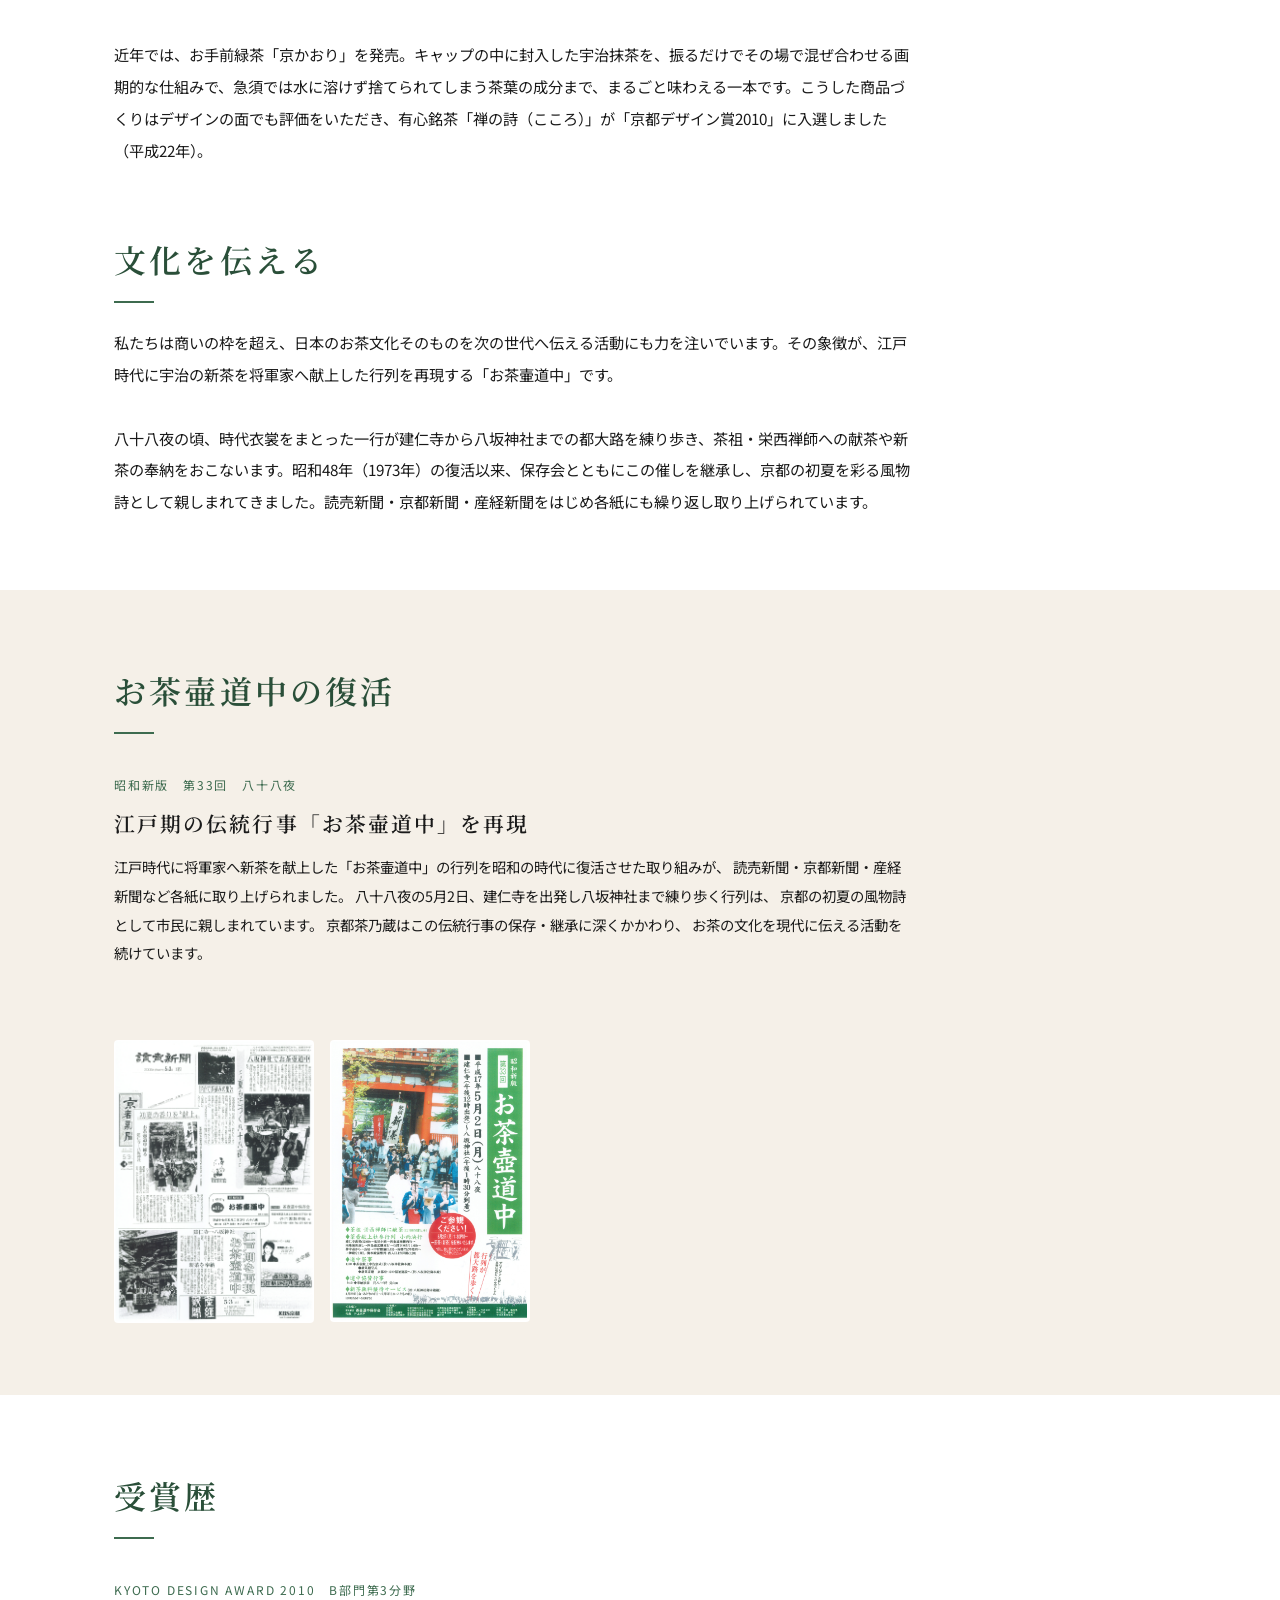
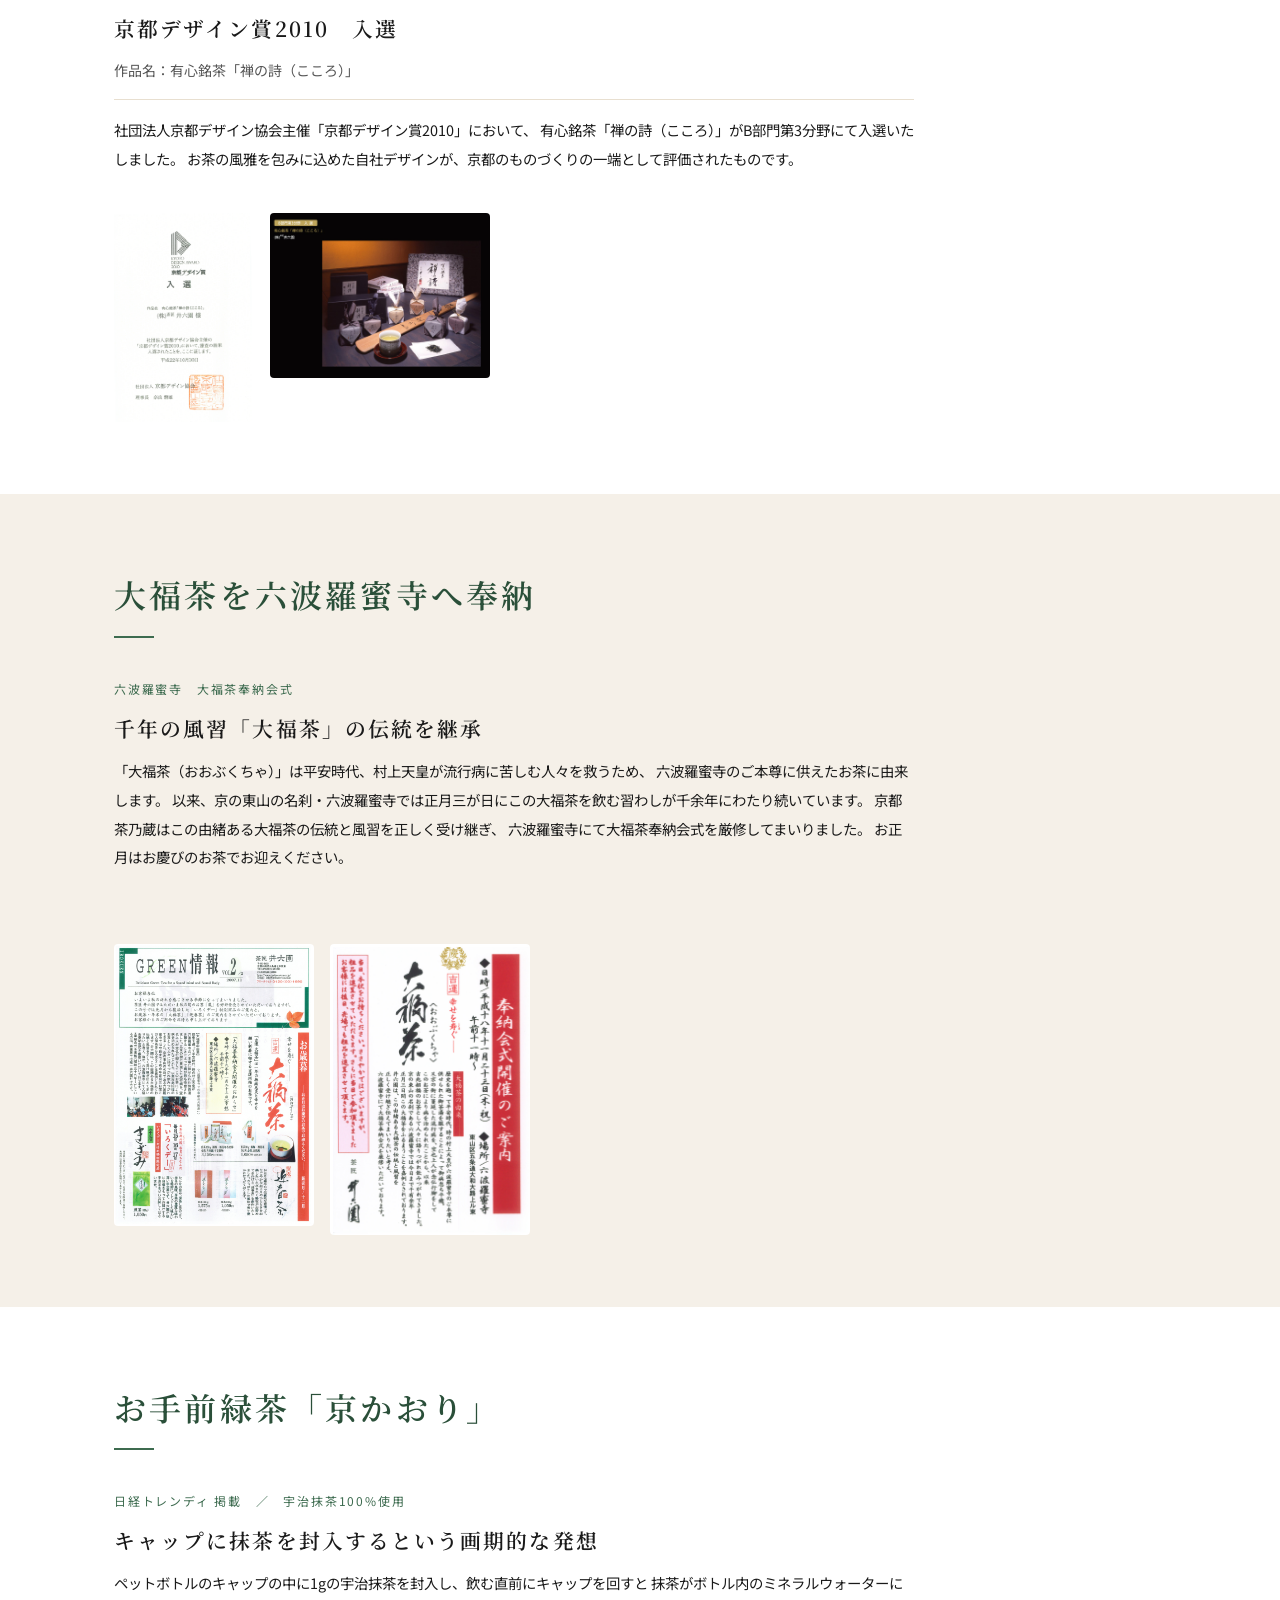
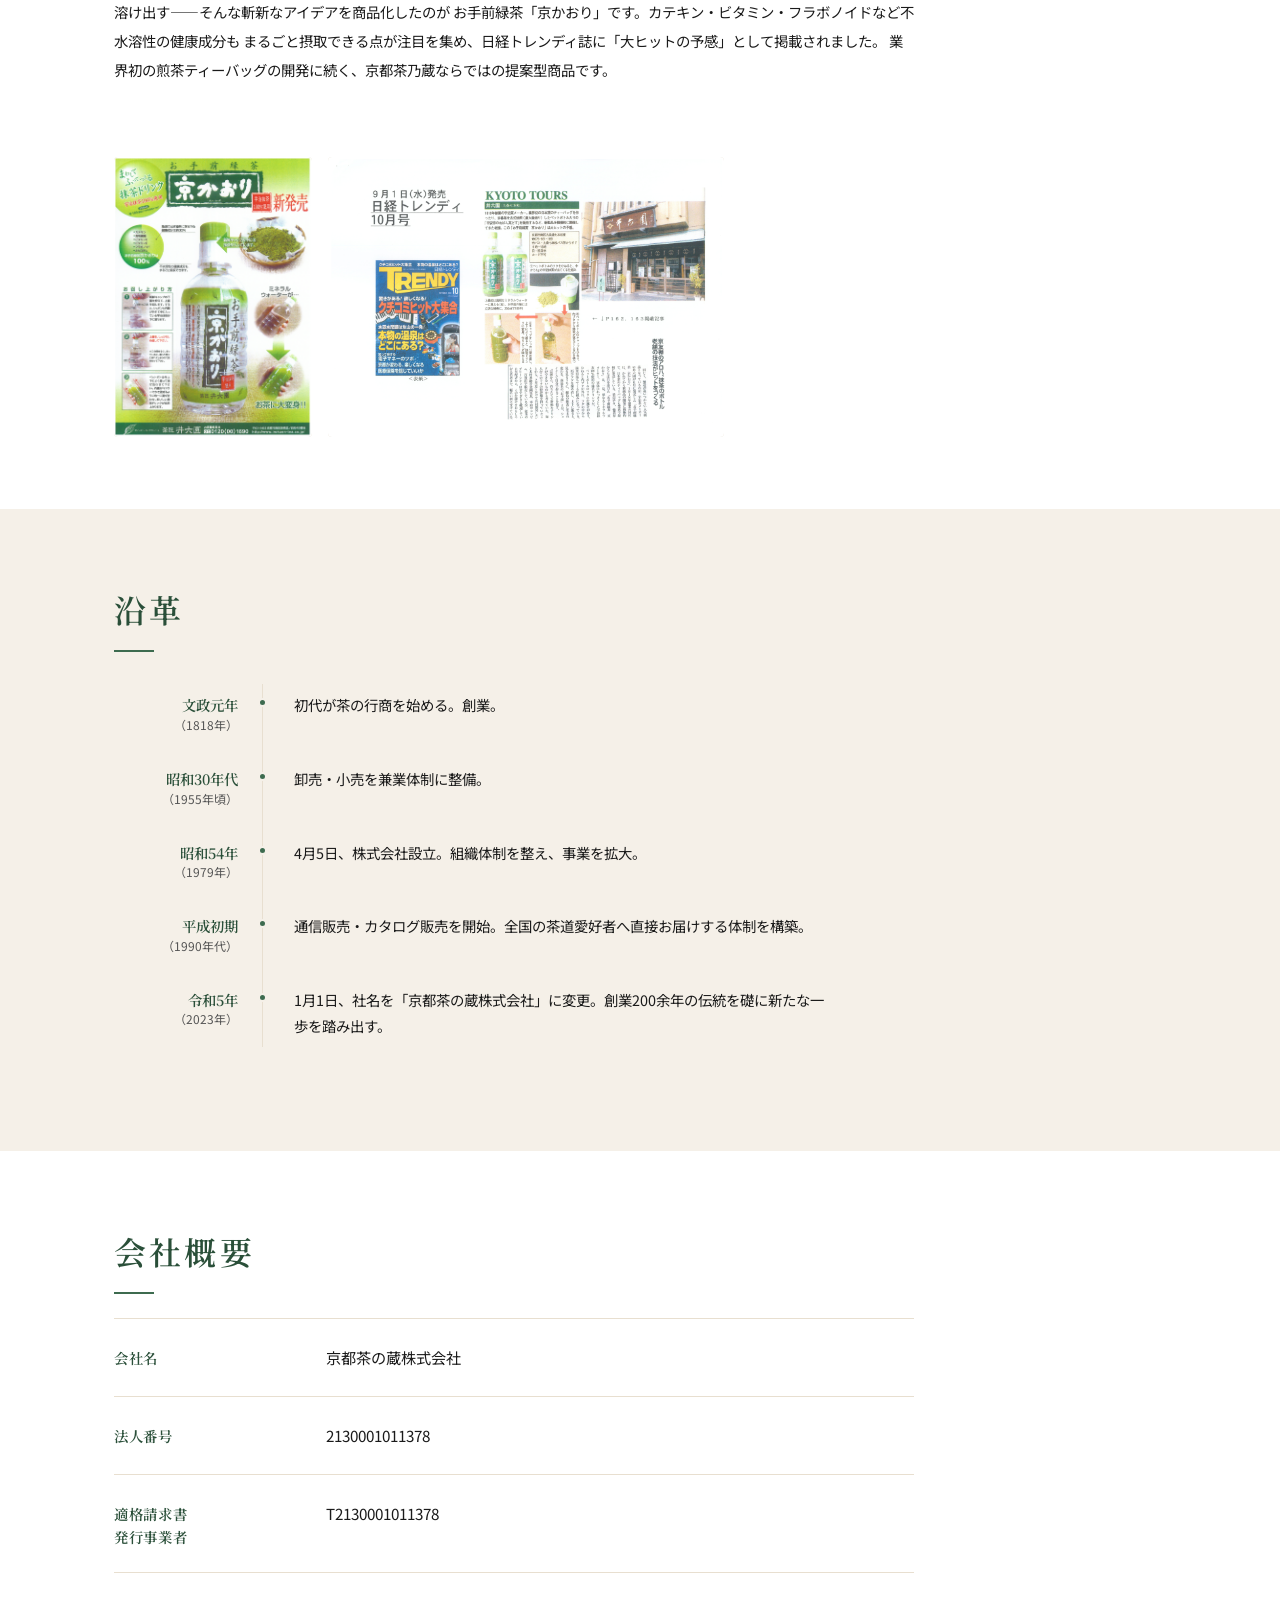
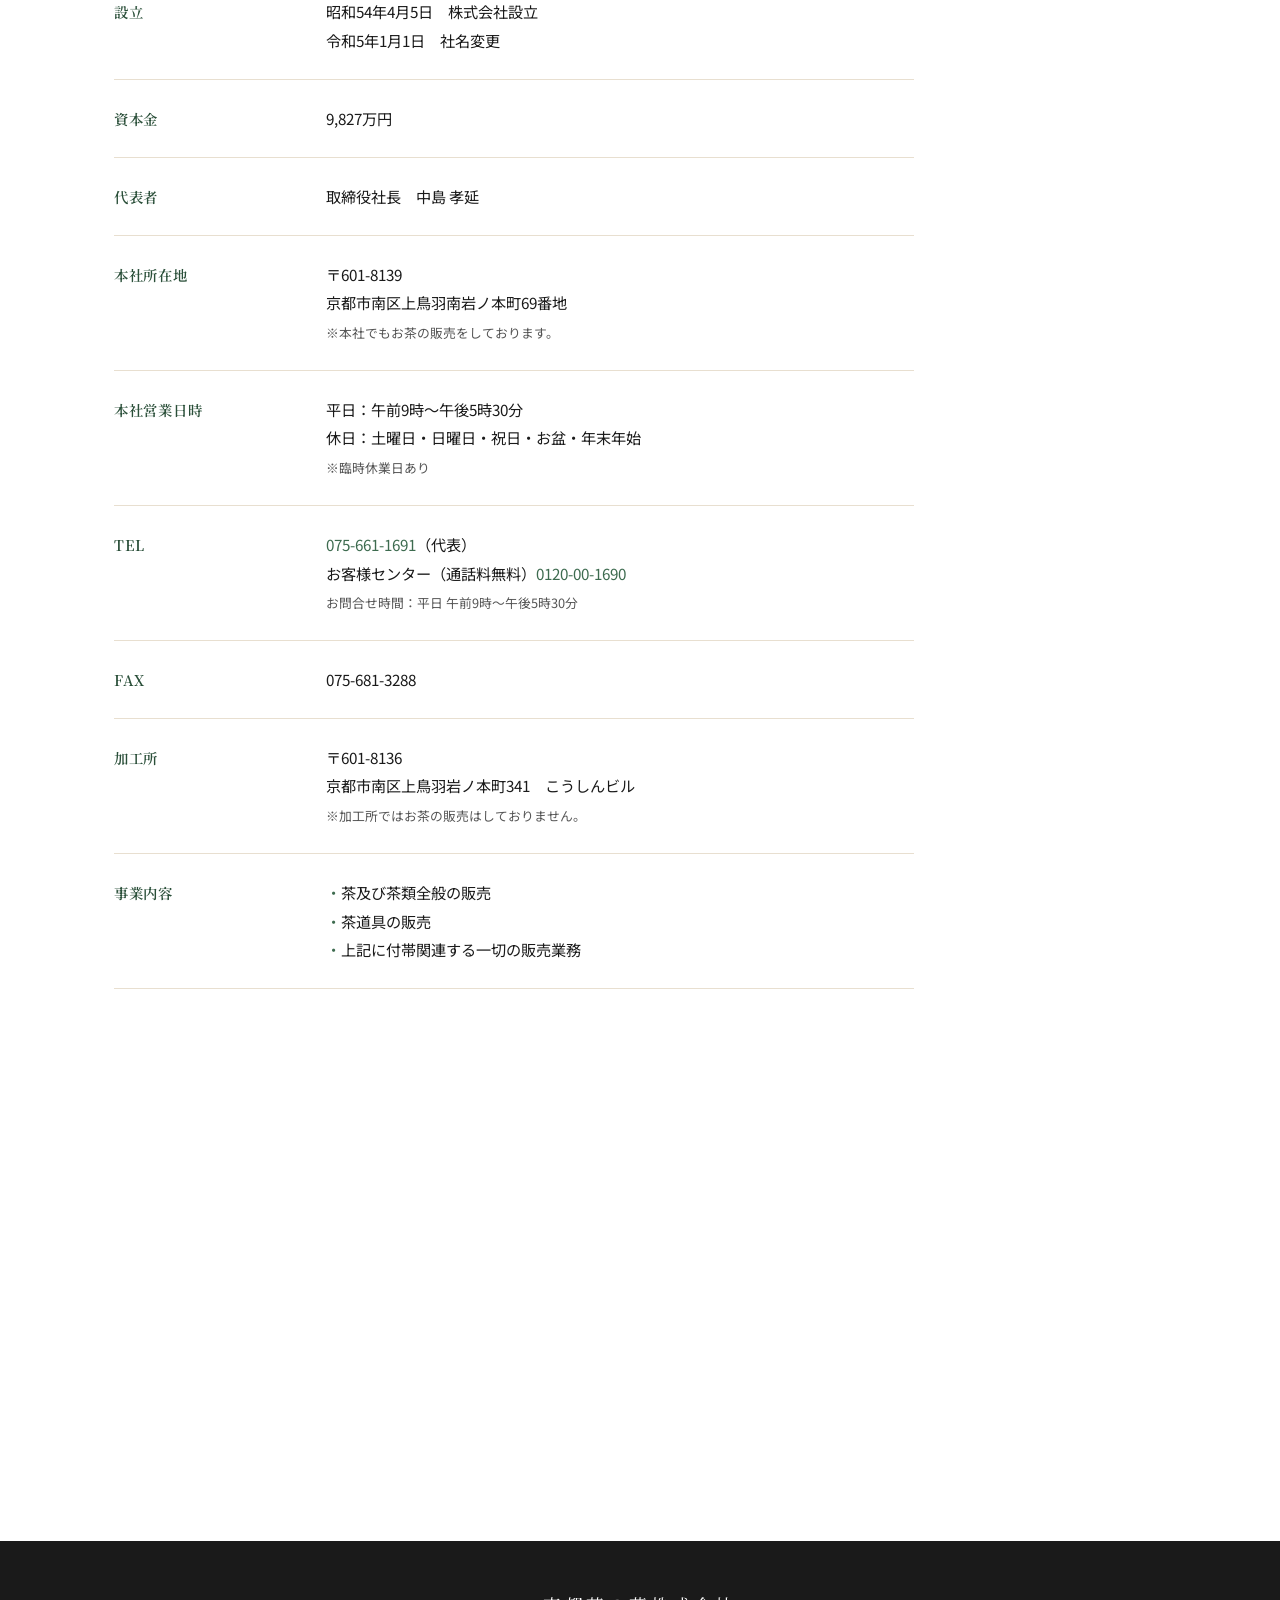
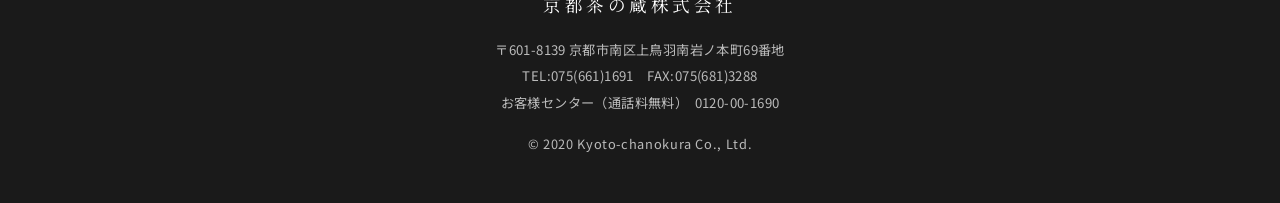
==== commit b902d444: "Update about page with rich company history and philosophy text Co-Authored-By: Claude Sonnet 4.6 <n" ====
--- a/about.html
+++ b/about.html
@@ -52,8 +52,10 @@
       <div class="container">
         <p class="about-founding">文政元年（1818年）創業</p>
         <p class="section-lead about-detail-lead">
-          200余年にわたり京都の地で茶を守り続けてきた京都茶乃蔵。<br>
-          京都の自然と職人の手仕事が生み出す、本物のお茶をお届けします。
+          文政元年（1818年）の創業以来、私たちは宇治茶処として二百余年にわたり、お茶と真摯に向き合ってまいりました。「井六園」の屋号で重ねてきた歩みを受け継ぎ、2021年、社名を「京都茶乃蔵」と改めました。掲げるのは「伝統と革新」。先人から託された技と心を守りながら、時代に寄り添う新しいお茶の楽しみ方を提案し続けています。
+        </p>
+        <p class="philosophy-body" style="margin-top:24px; max-width:720px;">
+          社名の「蔵」には、古くからお茶の通人に大切にされてきた知恵が込められています。摘み立ての新茶を一夏越えて静かに寝かせると、渋みがやわらぎ、コクと旨みが深まる。この「後熟」の味わいこそ、京都・宇治の地に守られてきた私たちの財産です。
         </p>
       </div>
     </section>
@@ -63,26 +65,33 @@
       <div class="container">
 
         <div class="philosophy-block">
-          <h2 class="section-title">企業理念</h2>
-          <p class="philosophy-lead">
-            「一期一会」——お茶と人（心）のめぐりあい。
+          <h2 class="section-title">創業からの歩み</h2>
+          <p class="philosophy-body">
+            文政元年（1818年）、京都市南区九条の地でお茶屋として歩みを始めました。東寺にほど近いこの地で、宇治茶を中心とした銘茶を商い、二百余年。京都の伝統と雅を守りながら、煎茶・玉露・抹茶・ほうじ茶・京番茶など、季節と暮らしに寄り添うお茶をお届けしています。
           </p>
+        </div>
+
+        <div class="philosophy-block">
+          <h2 class="section-title">伝統を守り、育てる</h2>
           <p class="philosophy-body">
-            茶道の理である「一期一会」を企業理念とし、お茶づくりの伝統を守りつつ、新しい時代に対応できる緑茶メーカーをめざしています。人をもてなし、和みを演出し、心と身体を新鮮にしてくれるお茶は、千利休に始まる日本人の精神・生活文化の基盤をつくってきました。変化の時代にあっても変わらない価値を持つ一方、京都茶乃蔵はお茶の文化を現代の生活様式にマッチさせていく、茶業界の提案型メーカーであり続けます。
+            蔵出し茶「蔵」は、春に摘んだ新茶を生産地の蔵で温度を一定に保ちながら、じっくりと熟成させる伝承の製法による季節限定のお茶です。一夏を越えることで渋みがやわらぎ、コク深くまろやかな味わいへと育ちます。<br><br>
+            大福茶（おおぶくちゃ）は、無病息災と幸せを願う新春のお茶で、平安時代に村上天皇へ献じられた故事に由来します。私たちはその伝統と風習を正しく受け継ぐため、京都・東山の名刹 六波羅蜜寺において大福茶奉納会式を厳修しており、これは茶業界で唯一の取り組みです。
           </p>
         </div>
 
         <div class="philosophy-block">
-          <h2 class="section-title">伝統と革新</h2>
+          <h2 class="section-title">革新に挑む</h2>
           <p class="philosophy-body">
-            日本で初めての煎茶ティーバッグの開発に始まり、京都の名刹・六波羅蜜寺の"大福茶"の風習を商品化してヒット商品へ、水出し茶の提案など、古い伝統のお茶を守りながら次々と新しいアイデアを形にしてきました。江戸時代の「お茶壷道中」の復活や、古式焙煎法で仕上げた京番茶「平安京のおばん茶どす」も全国的なヒットとなっています。若い世代がお茶に触れる機会を広げることにも積極的に挑戦し、現代の一歩先のお茶を開発し続けています。
+            歴史に甘んじることなく、お茶の新しいかたちを提案してきたことも、私たちの誇りです。業界に先駆けて、日本初の緑茶ティーバッグや水出し緑茶を開発・創案。また、京の伝統的な庶民茶である京番茶を古式焙煎（直火釜炒り）でよみがえらせた「おばん茶」など、京都ならではのこだわりの味を生み出してきました。<br><br>
+            近年では、お手前緑茶「京かおり」を発売。キャップの中に封入した宇治抹茶を、振るだけでその場で混ぜ合わせる画期的な仕組みで、急須では水に溶けず捨てられてしまう茶葉の成分まで、まるごと味わえる一本です。こうした商品づくりはデザインの面でも評価をいただき、有心銘茶「禅の詩（こころ）」が「京都デザイン賞2010」に入選しました（平成22年）。
           </p>
         </div>
 
         <div class="philosophy-block">
-          <h2 class="section-title">デザインへのこだわり</h2>
+          <h2 class="section-title">文化を伝える</h2>
           <p class="philosophy-body">
-            「おいしそう、楽しそう、先様に喜んでいただけそう」——お客様が自ら手にとって選んでいただけるよう、京都のお茶らしいデザインを自社で考案してきました。プロによるきれいなデザインより、作り手の素朴な想いを込めてつくることを大切にしています。おいしいお茶を一人でも多くの人に飲んでほしいという思いのもと、"緑いっぱい人にやさしい"をコンセプトに、古きよき伝統を守り次代へ伝えていく——茶業界のonly one企業であることを目指しています。
+            私たちは商いの枠を超え、日本のお茶文化そのものを次の世代へ伝える活動にも力を注いでいます。その象徴が、江戸時代に宇治の新茶を将軍家へ献上した行列を再現する「お茶壷道中」です。<br><br>
+            八十八夜の頃、時代衣裳をまとった一行が建仁寺から八坂神社までの都大路を練り歩き、茶祖・栄西禅師への献茶や新茶の奉納をおこないます。昭和48年（1973年）の復活以来、保存会とともにこの催しを継承し、京都の初夏を彩る風物詩として親しまれてきました。読売新聞・京都新聞・産経新聞をはじめ各紙にも繰り返し取り上げられています。
           </p>
         </div>
 
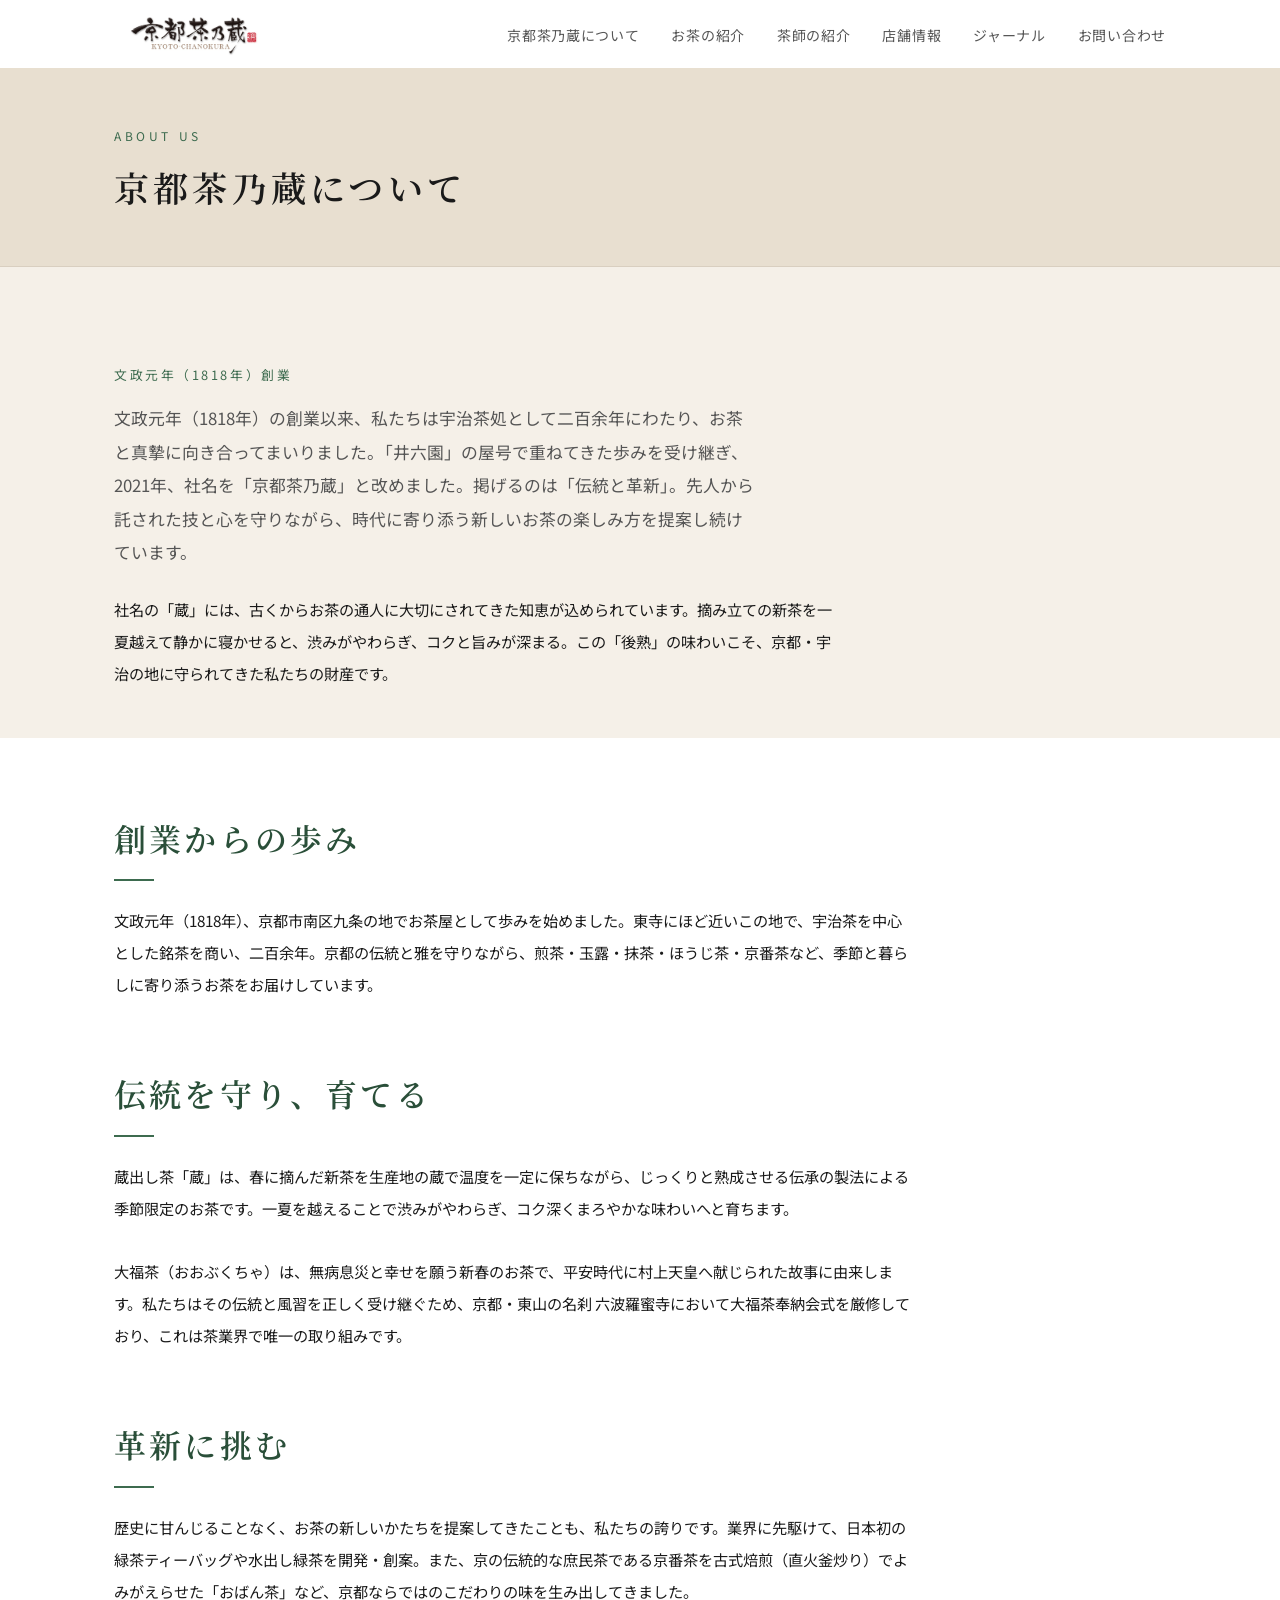
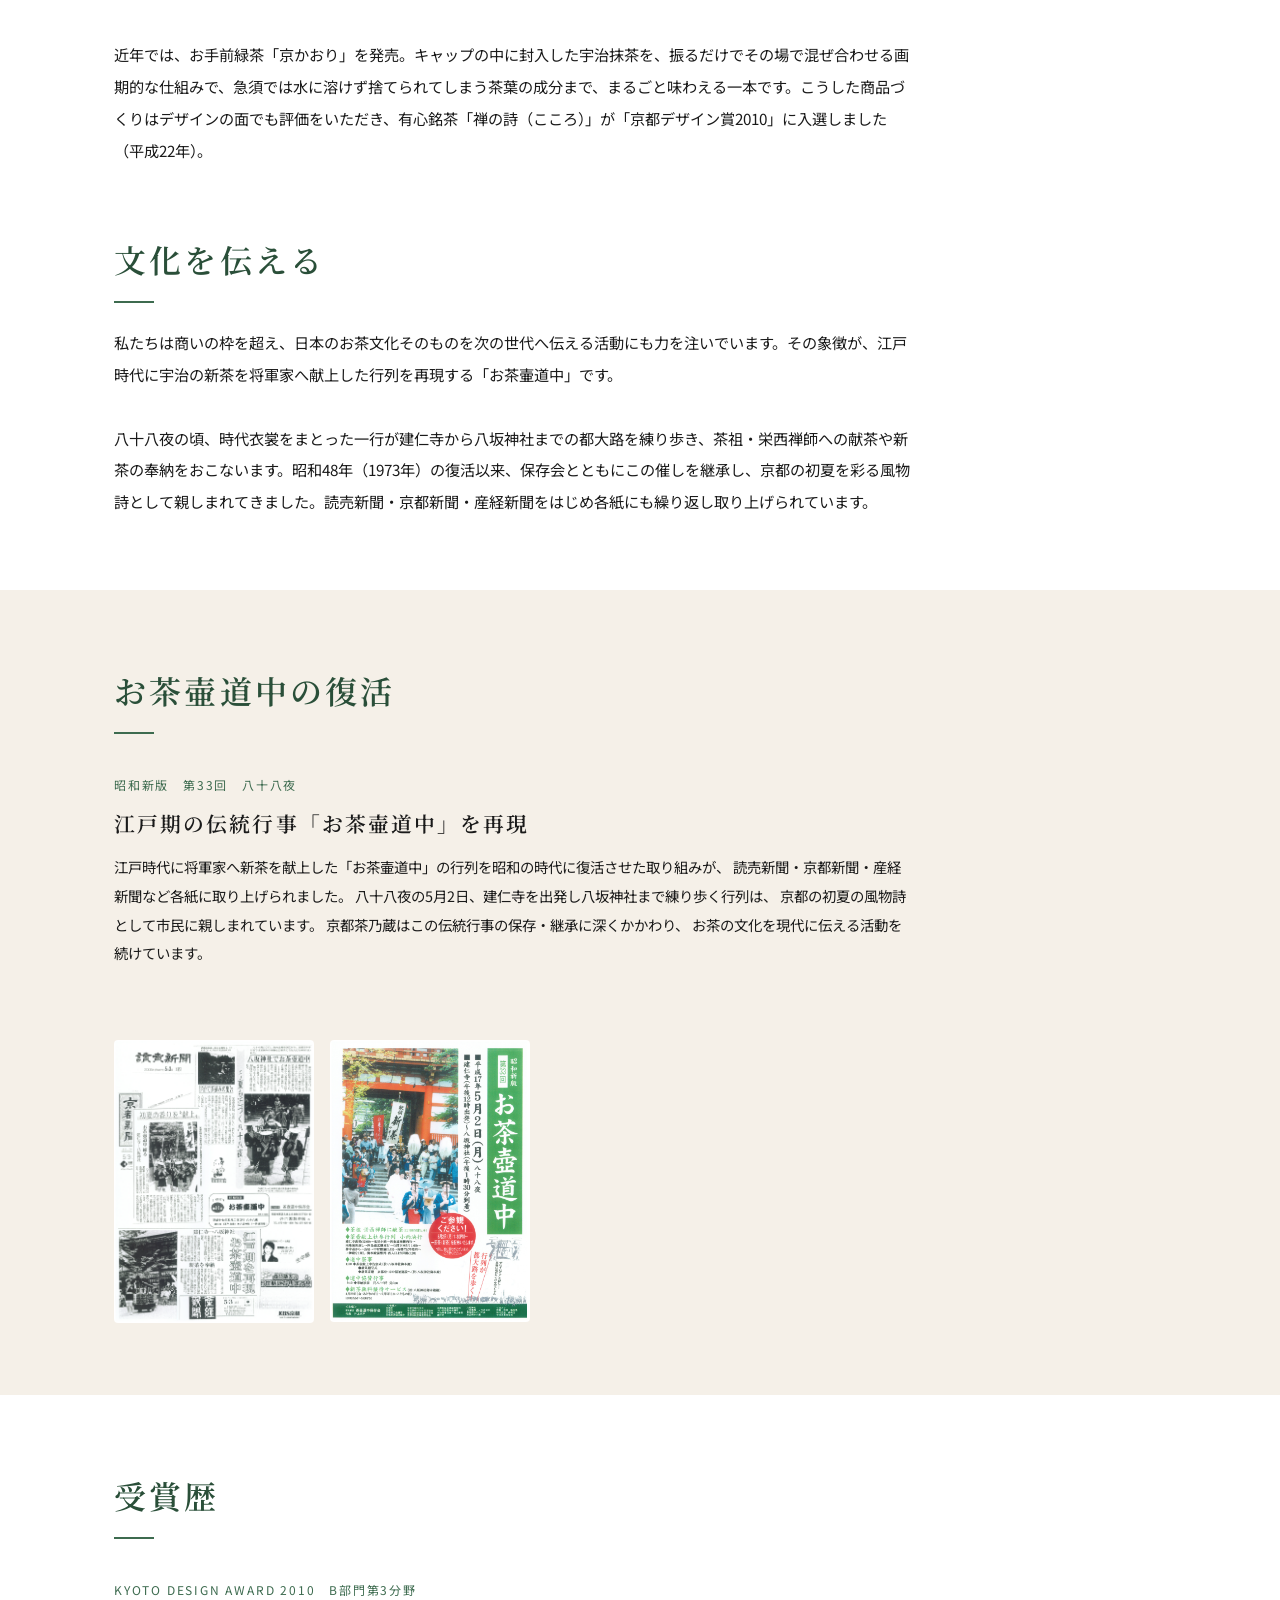
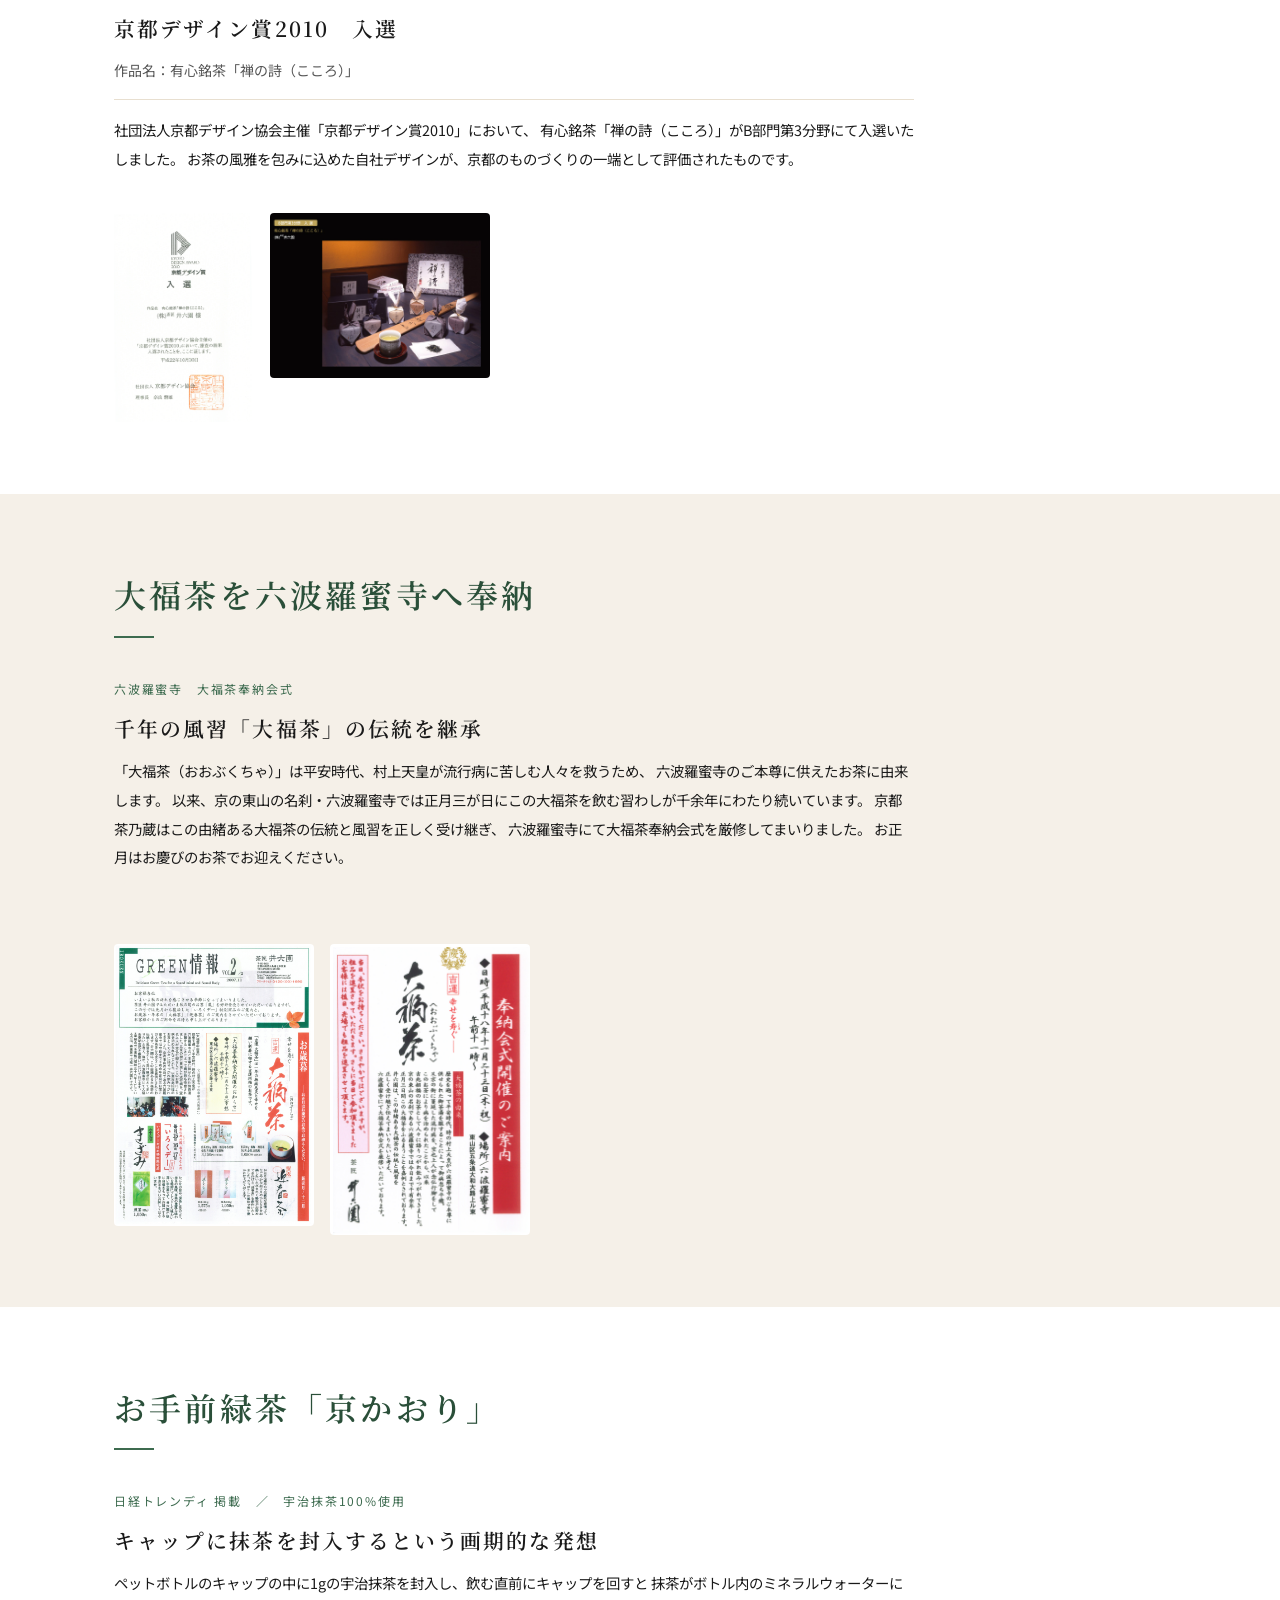
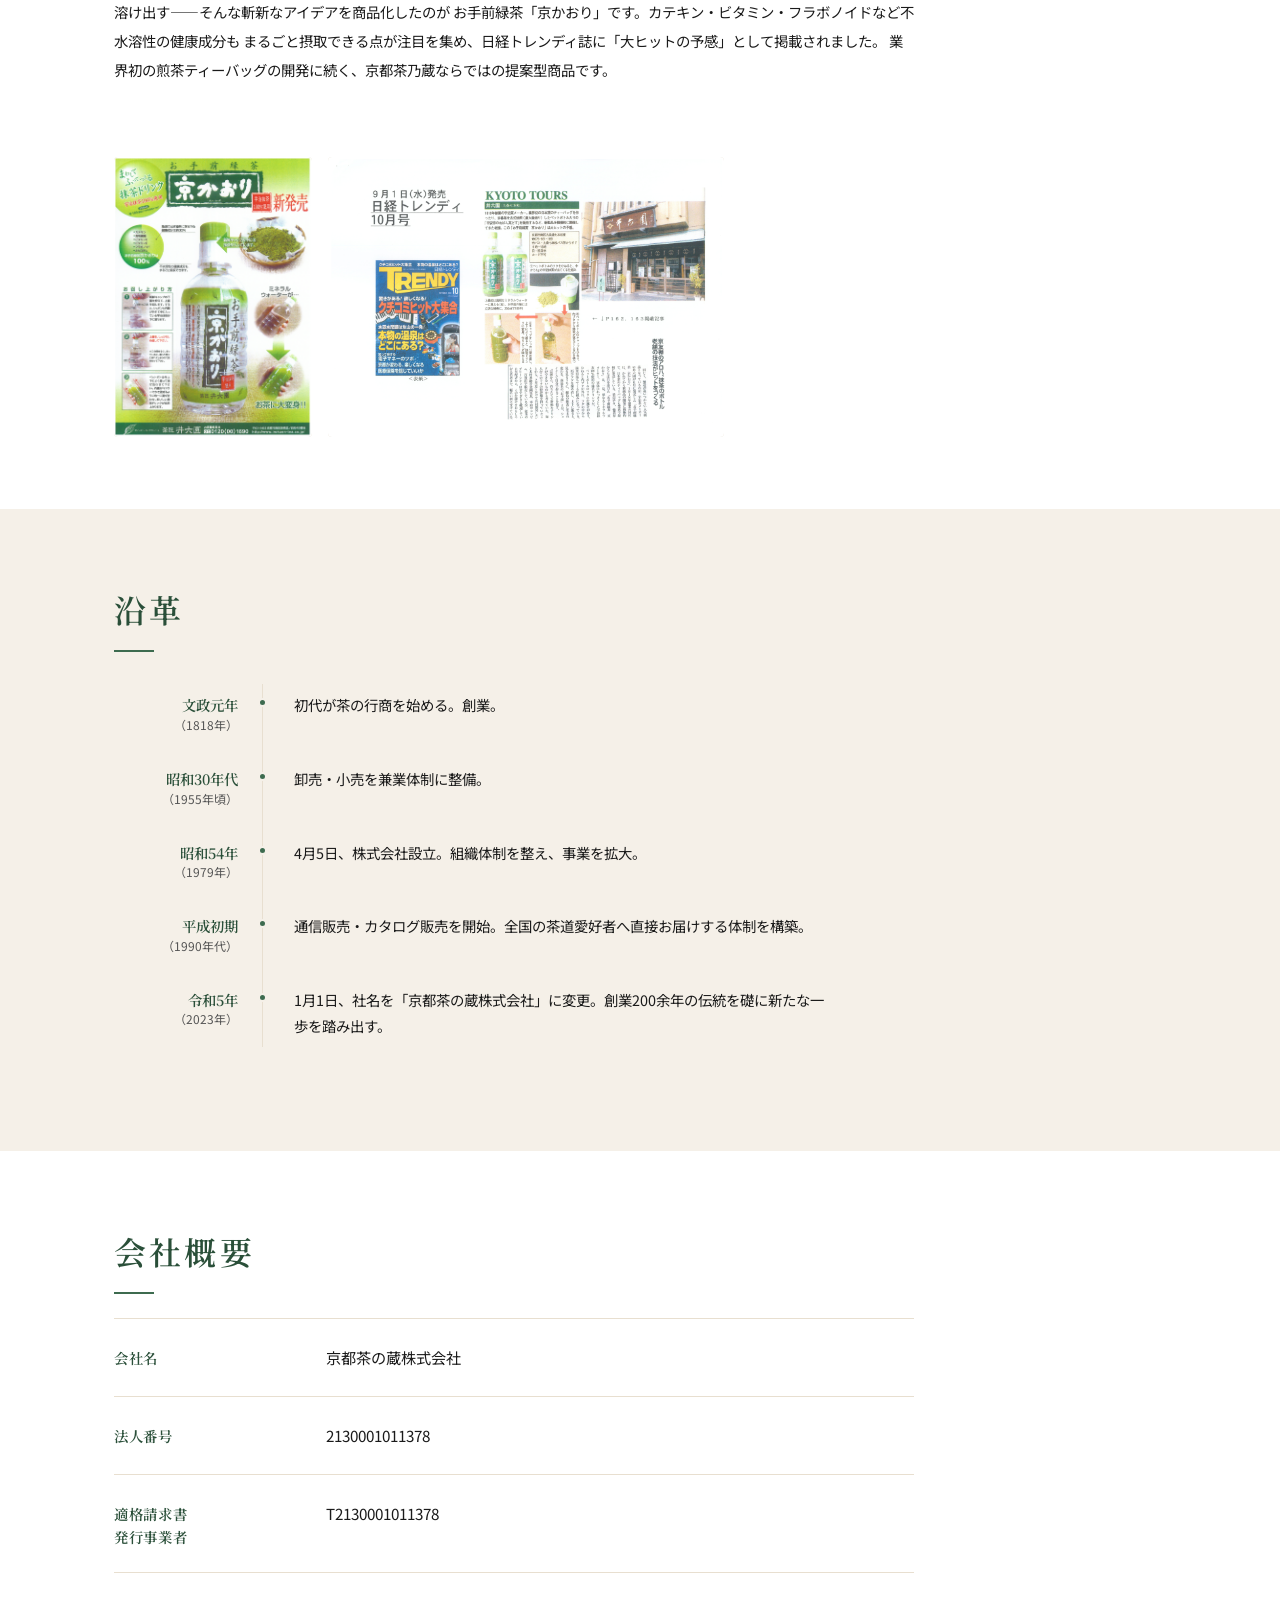
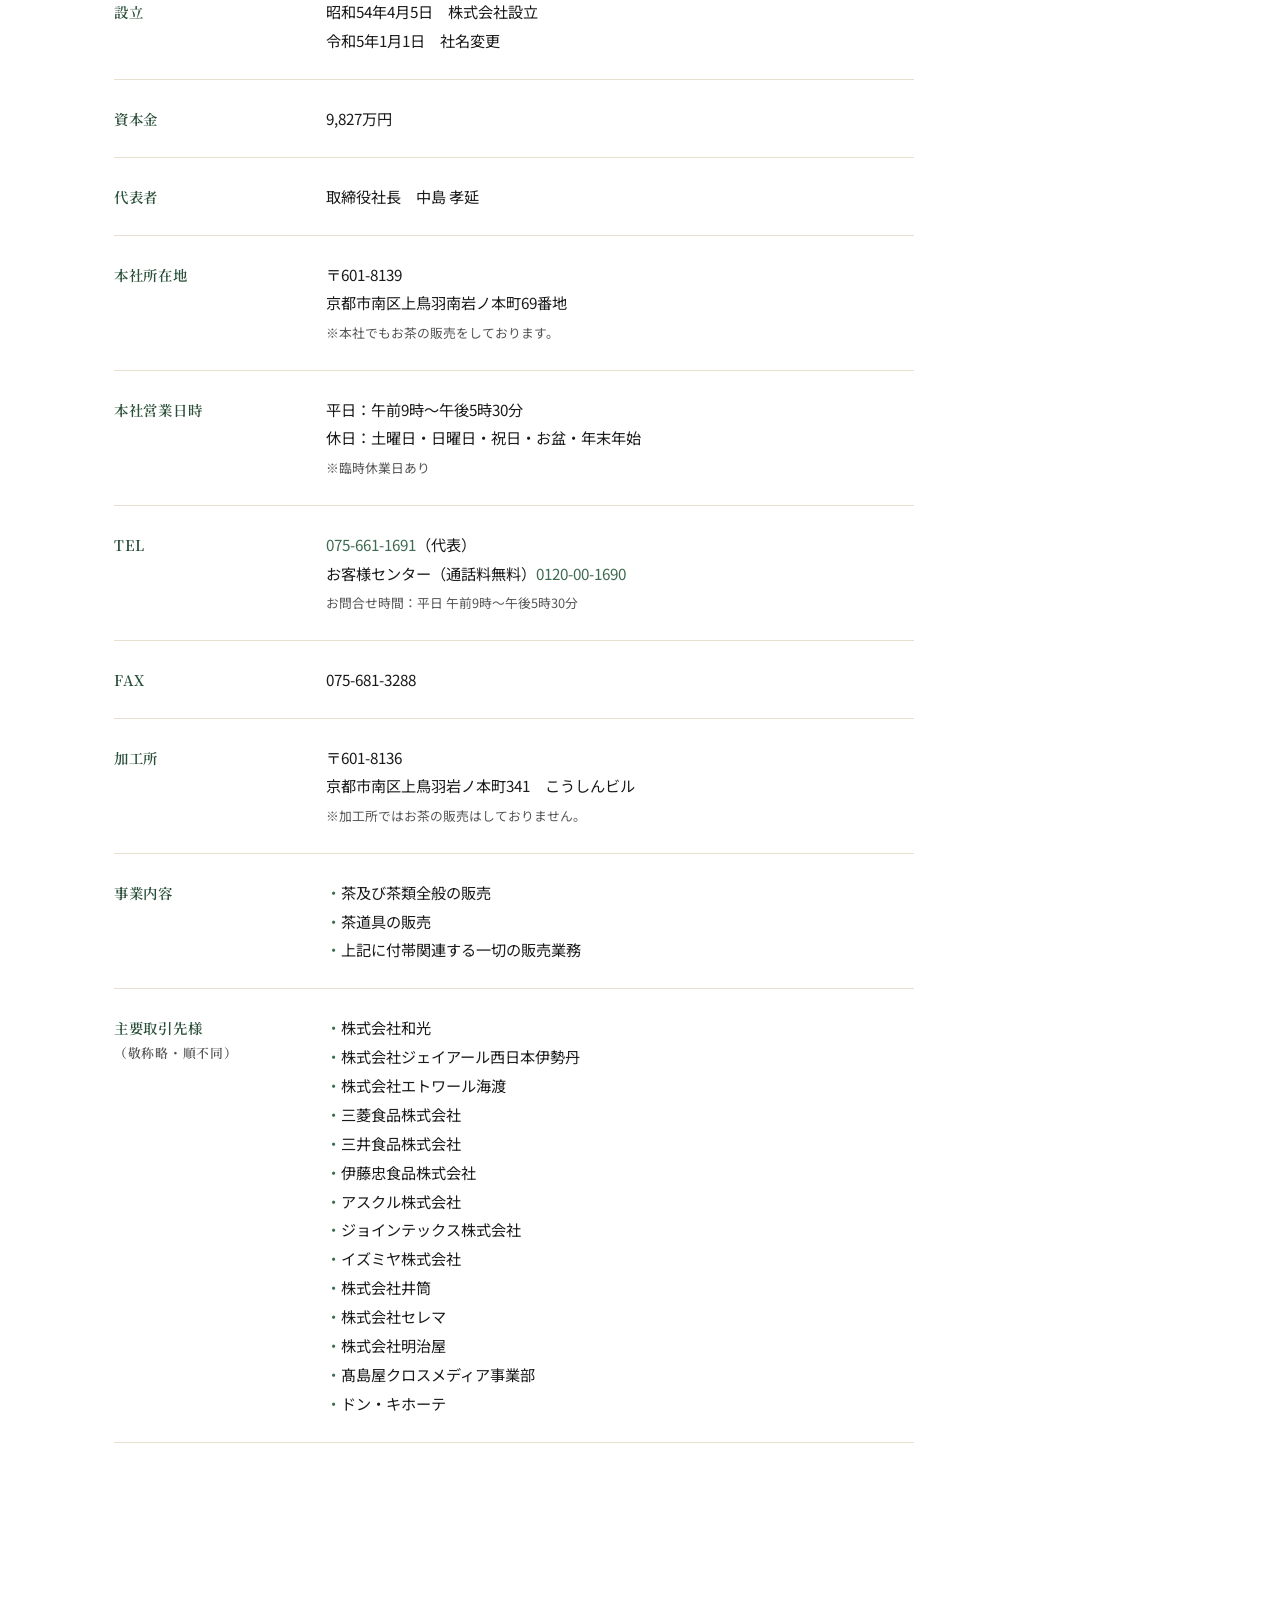
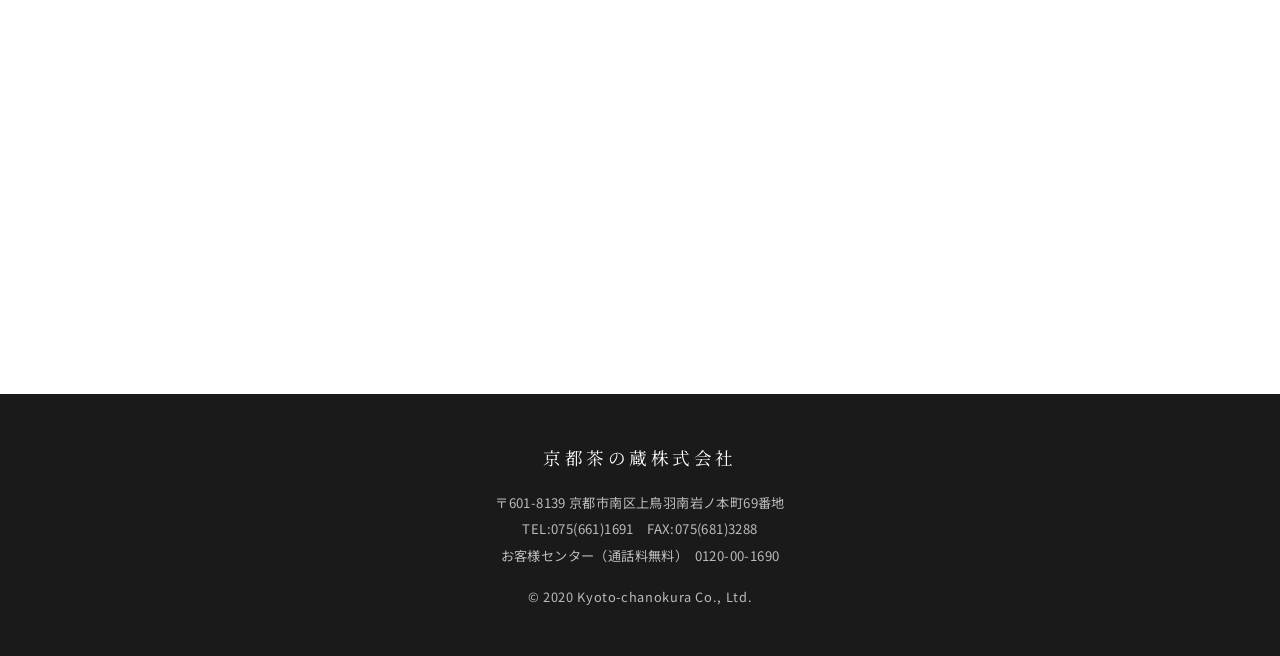
==== commit 3c66619a: "Add 主要取引先様 to company overview table Co-Authored-By: Claude Sonnet 4.6 <noreply@anthropic.com>" ====
--- a/about.html
+++ b/about.html
@@ -339,6 +339,28 @@
             </dd>
           </div>
 
+          <div class="company-row">
+            <dt>主要取引先様<br><span class="company-note">（敬称略・順不同）</span></dt>
+            <dd>
+              <ul class="company-list">
+                <li>株式会社和光</li>
+                <li>株式会社ジェイアール西日本伊勢丹</li>
+                <li>株式会社エトワール海渡</li>
+                <li>三菱食品株式会社</li>
+                <li>三井食品株式会社</li>
+                <li>伊藤忠食品株式会社</li>
+                <li>アスクル株式会社</li>
+                <li>ジョインテックス株式会社</li>
+                <li>イズミヤ株式会社</li>
+                <li>株式会社井筒</li>
+                <li>株式会社セレマ</li>
+                <li>株式会社明治屋</li>
+                <li>髙島屋クロスメディア事業部</li>
+                <li>ドン・キホーテ</li>
+              </ul>
+            </dd>
+          </div>
+
         </dl>
 
         <div class="company-map">
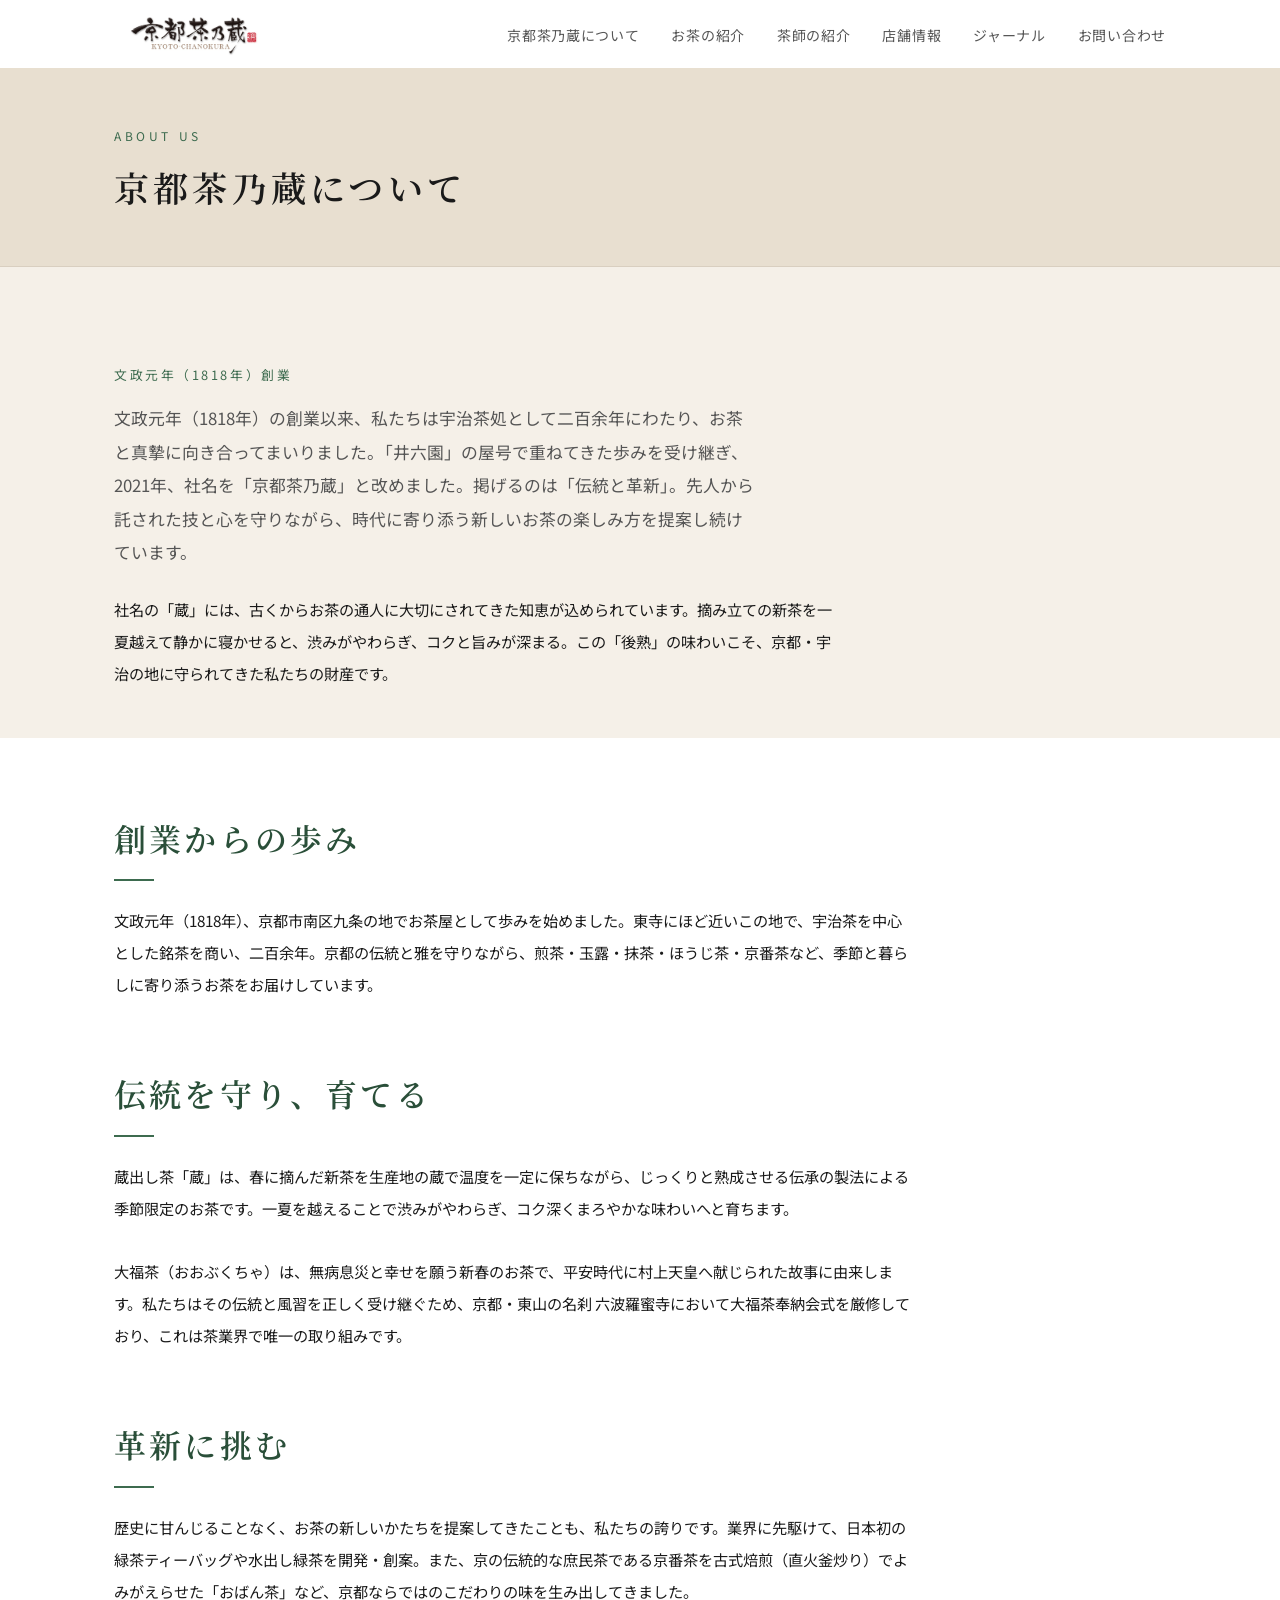
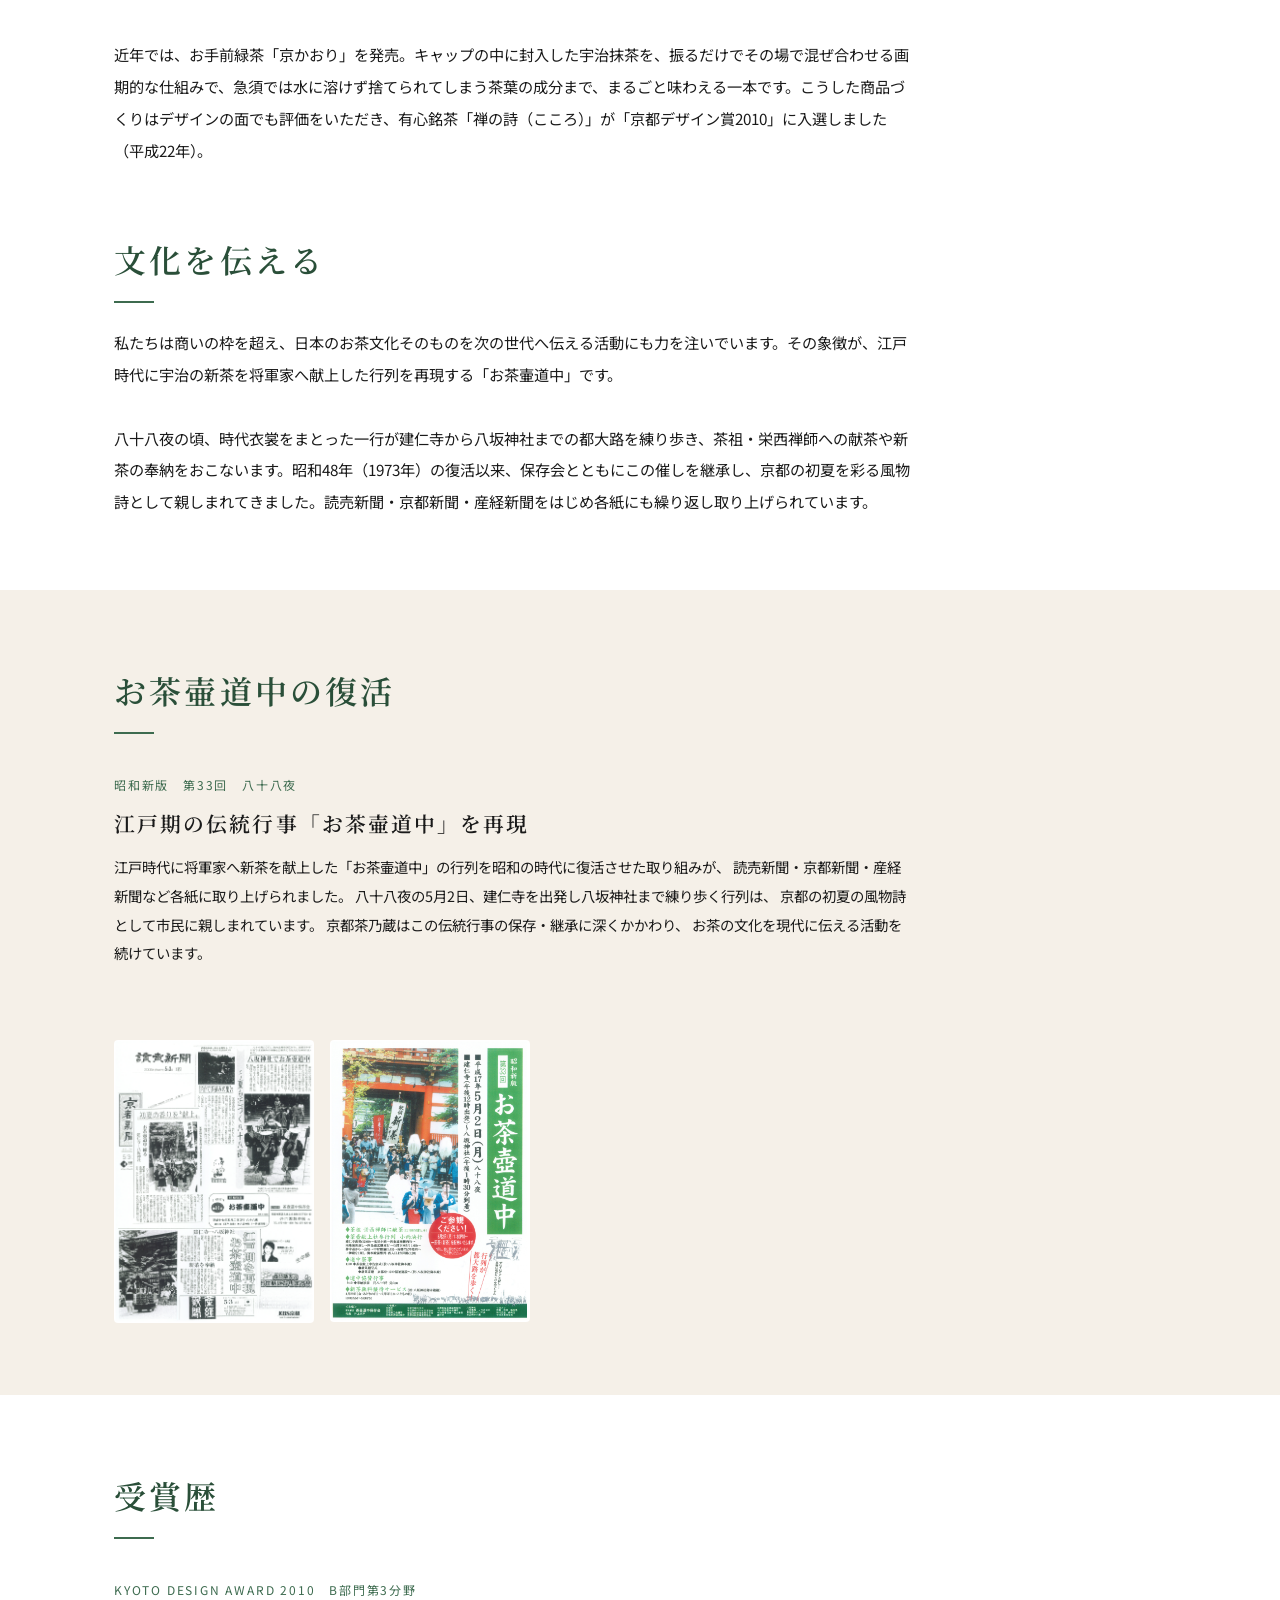
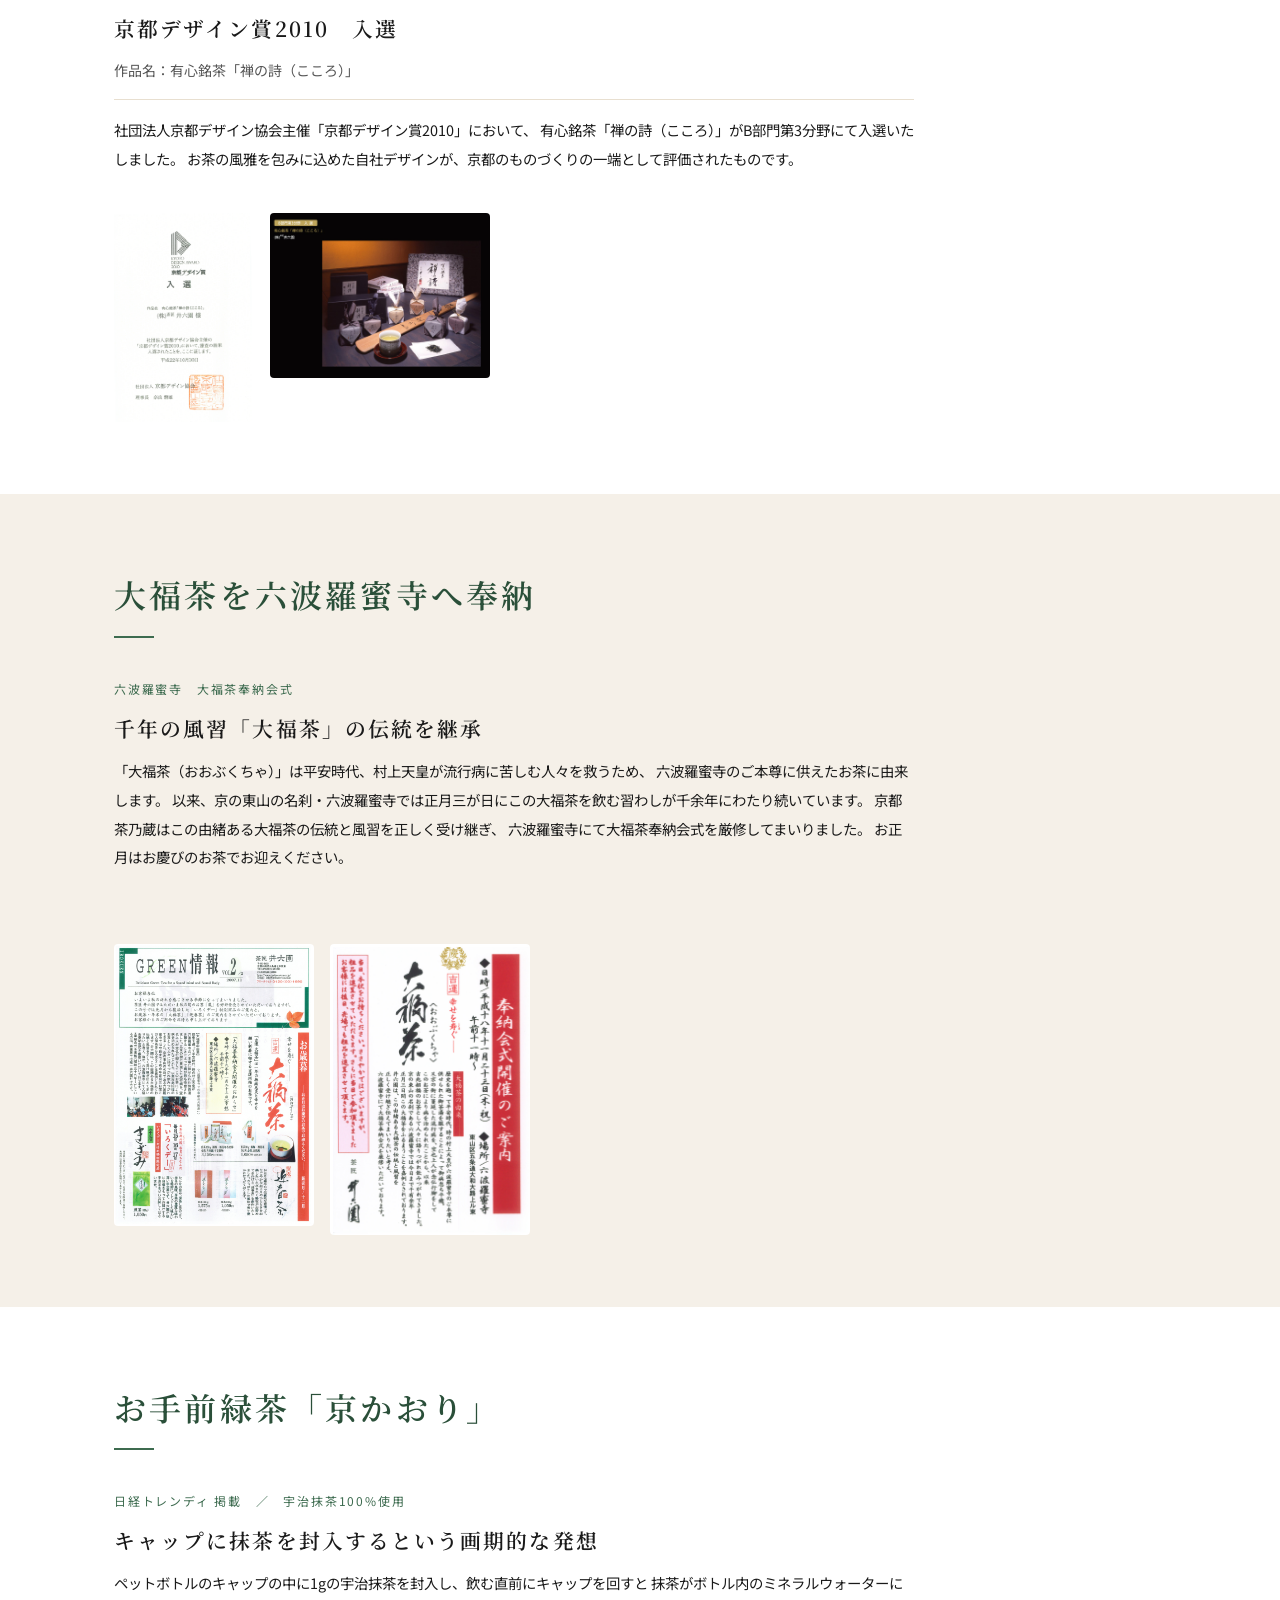
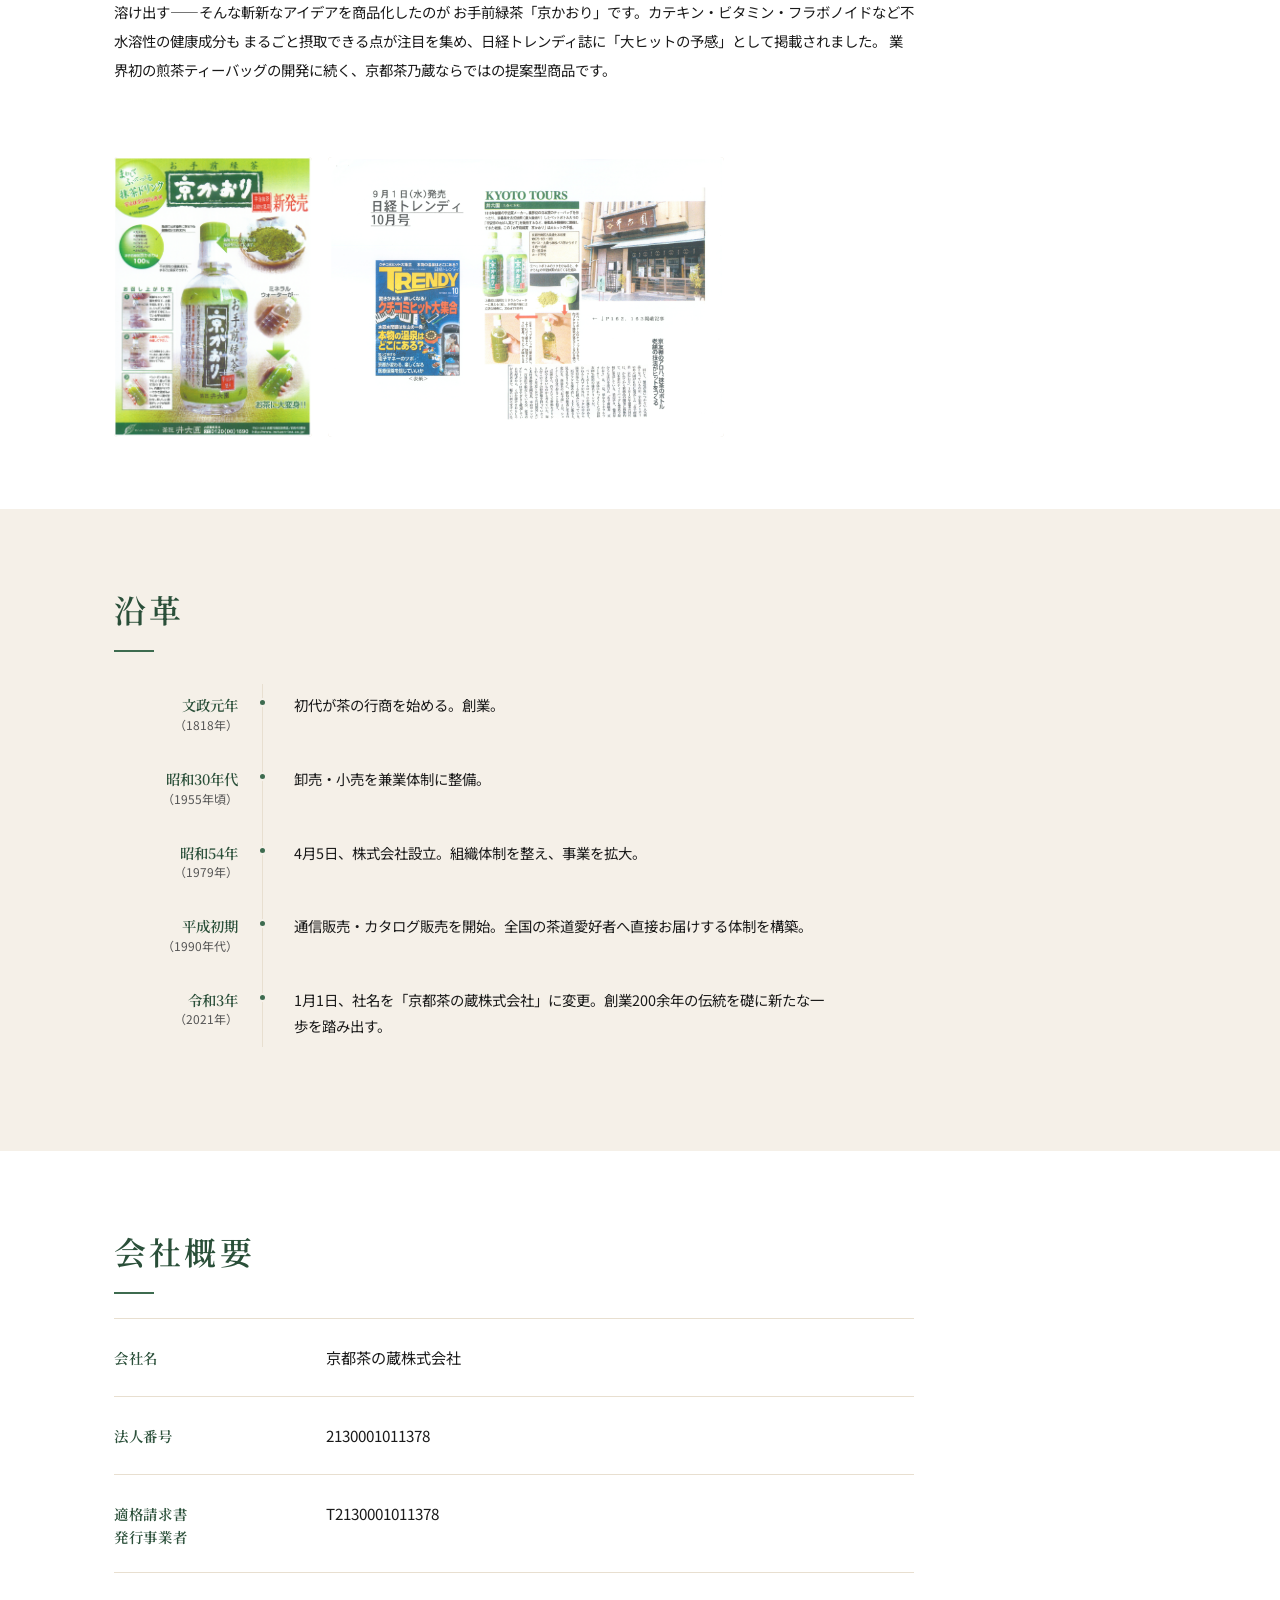
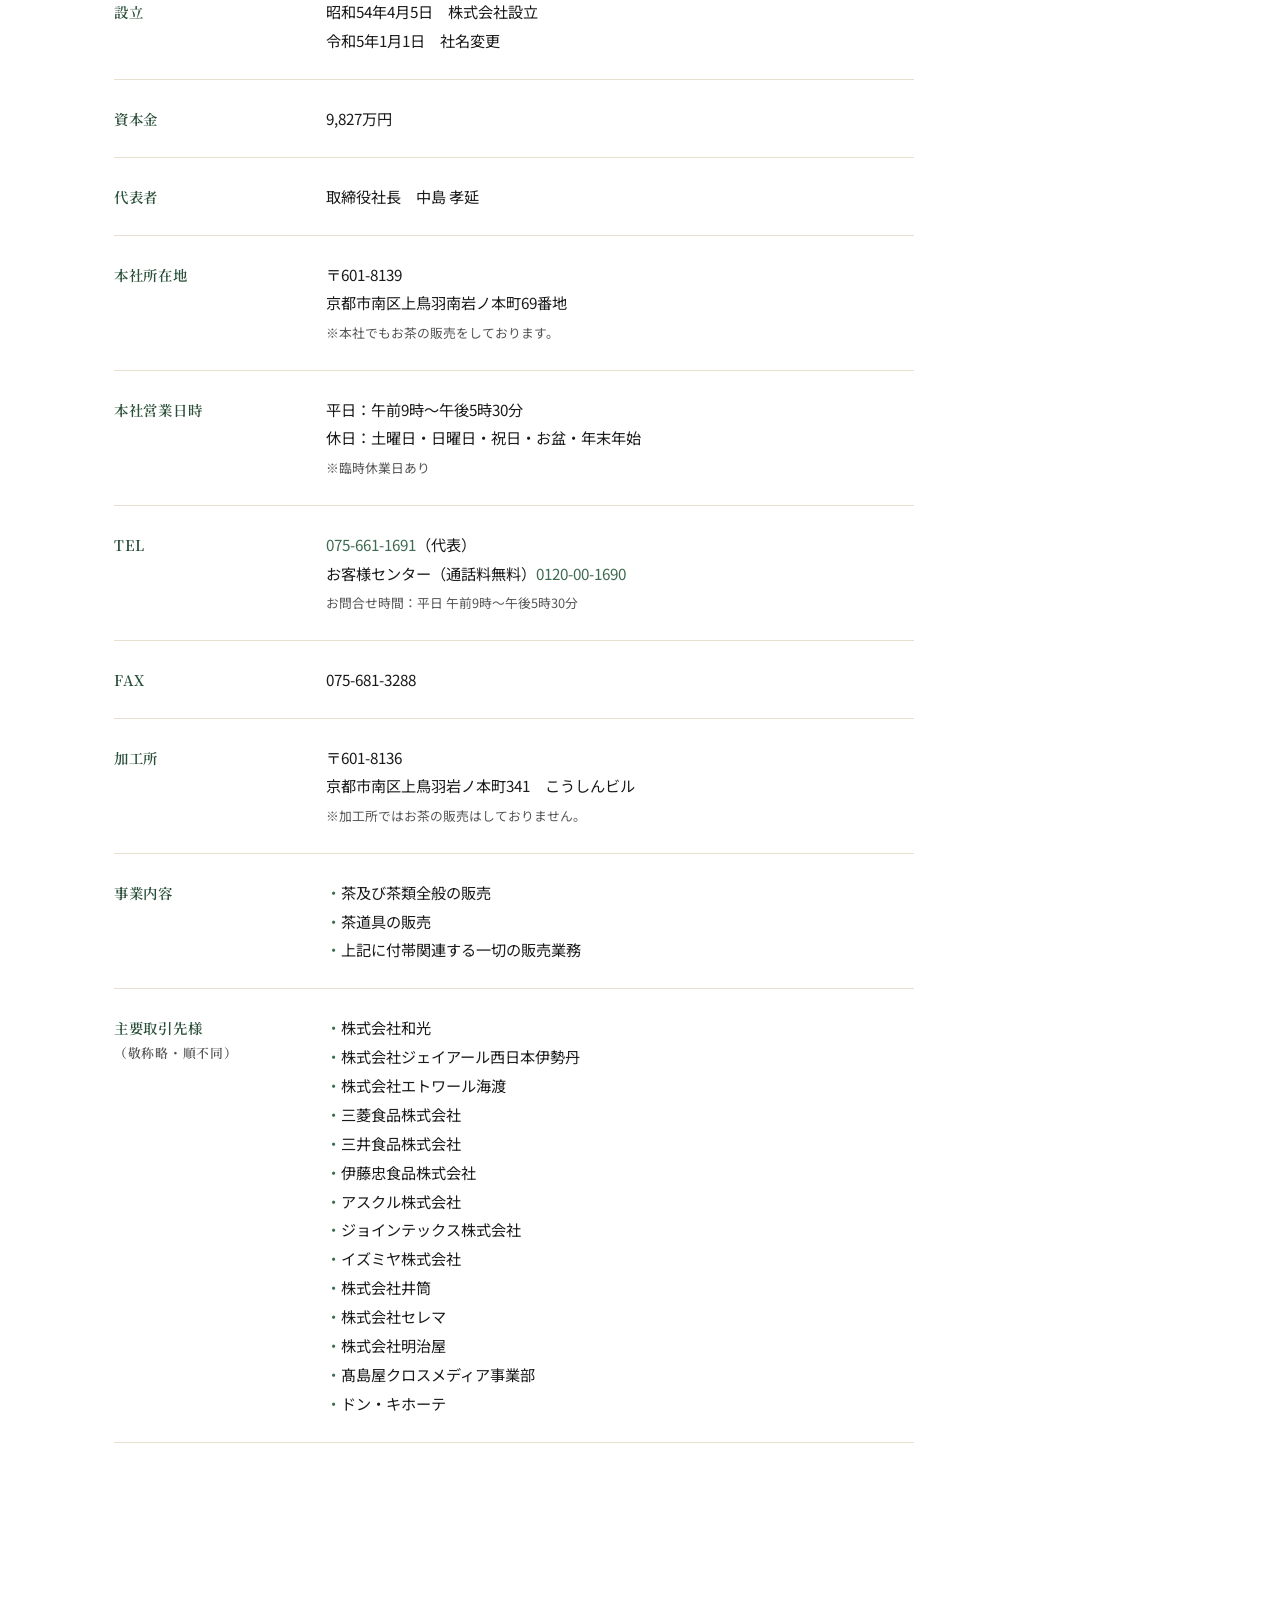
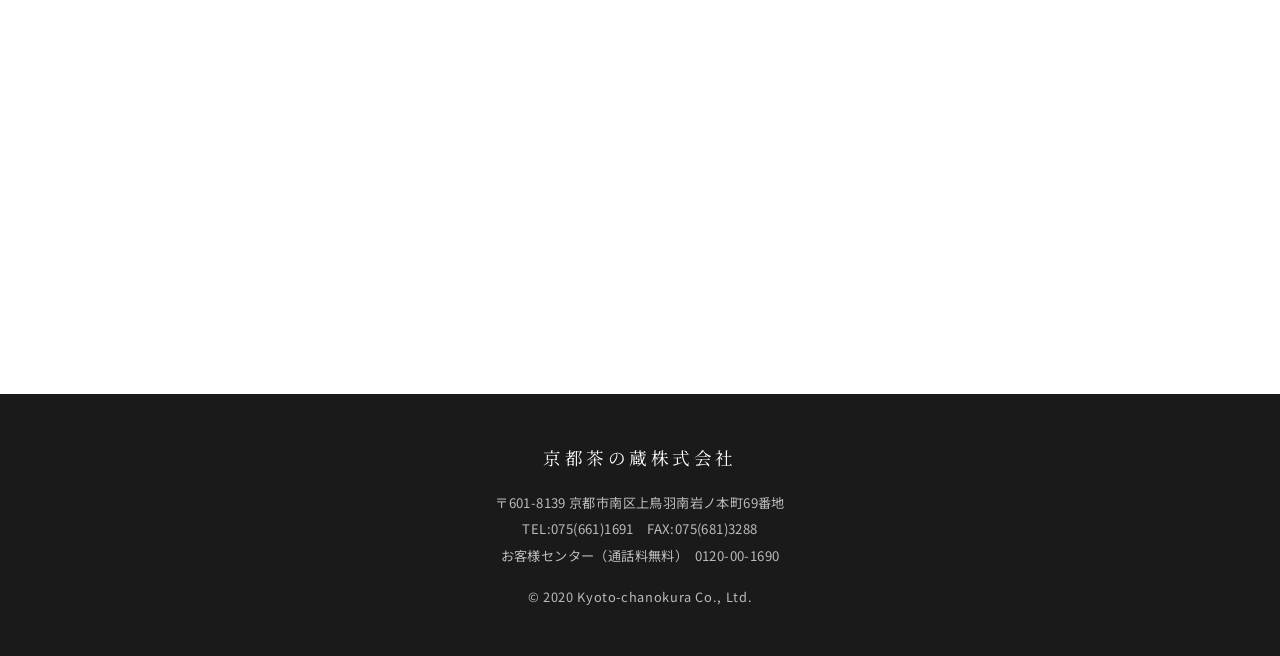
==== commit bbdf20b4: "about.htmlを更新" ====
--- a/about.html
+++ b/about.html
@@ -241,7 +241,7 @@
             <span class="history-desc">通信販売・カタログ販売を開始。全国の茶道愛好者へ直接お届けする体制を構築。</span>
           </li>
           <li class="history-item">
-            <span class="history-year">令和5年<span class="history-ad">（2023年）</span></span>
+            <span class="history-year">令和3年<span class="history-ad">（2021年）</span></span>
             <span class="history-desc">1月1日、社名を「京都茶の蔵株式会社」に変更。創業200余年の伝統を礎に新たな一歩を踏み出す。</span>
           </li>
         </ol>
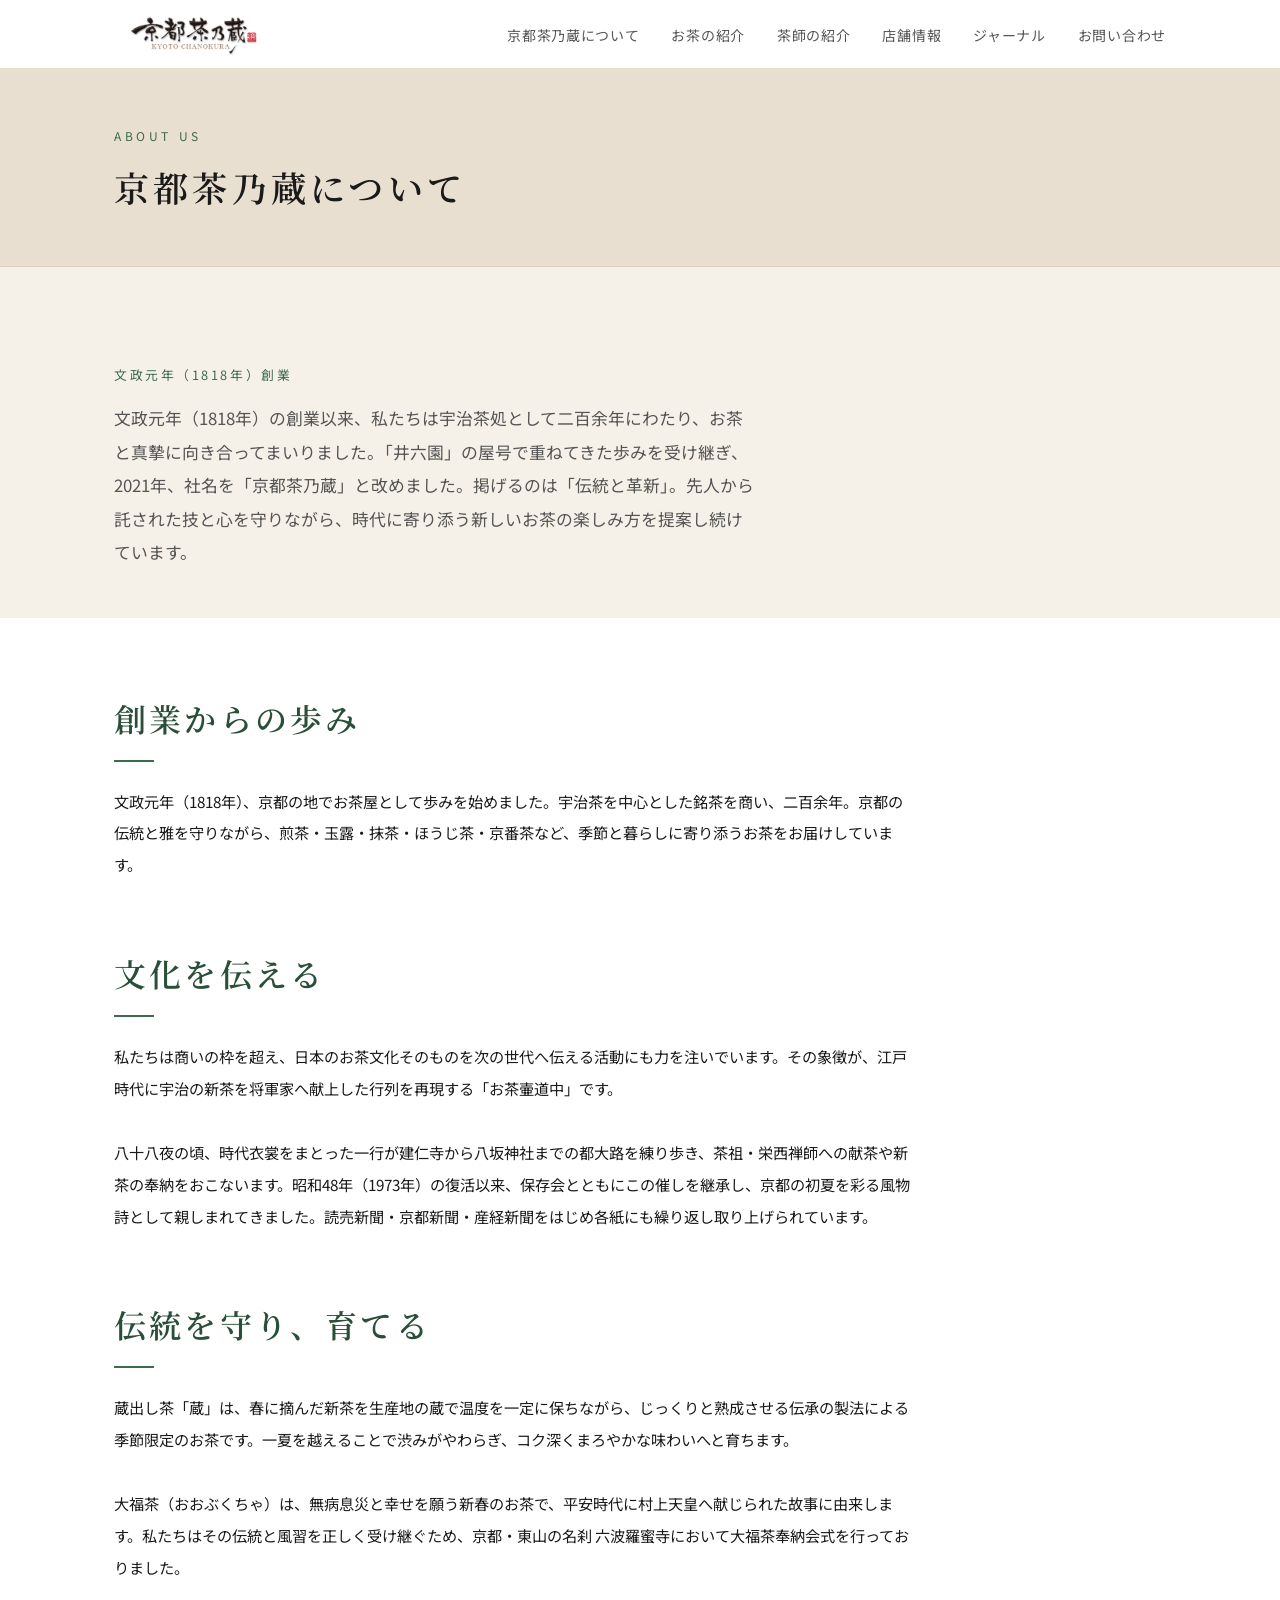
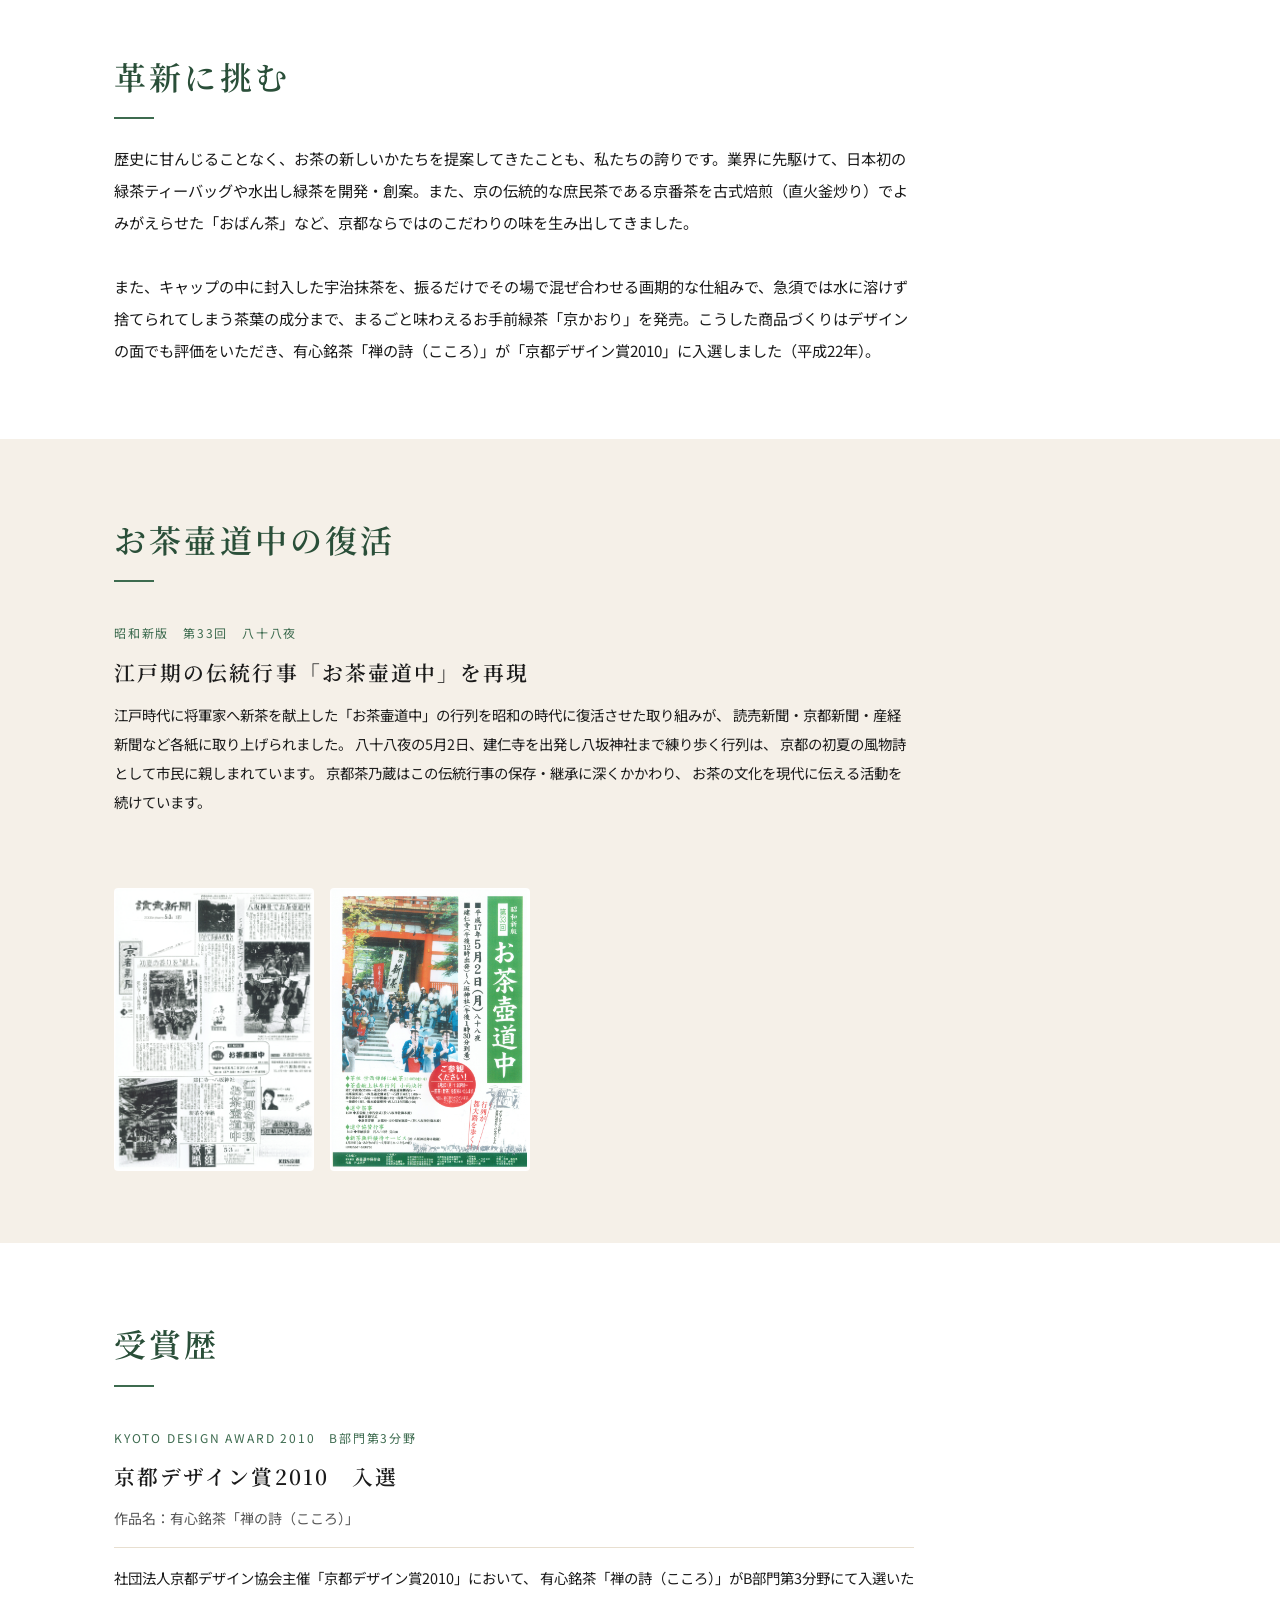
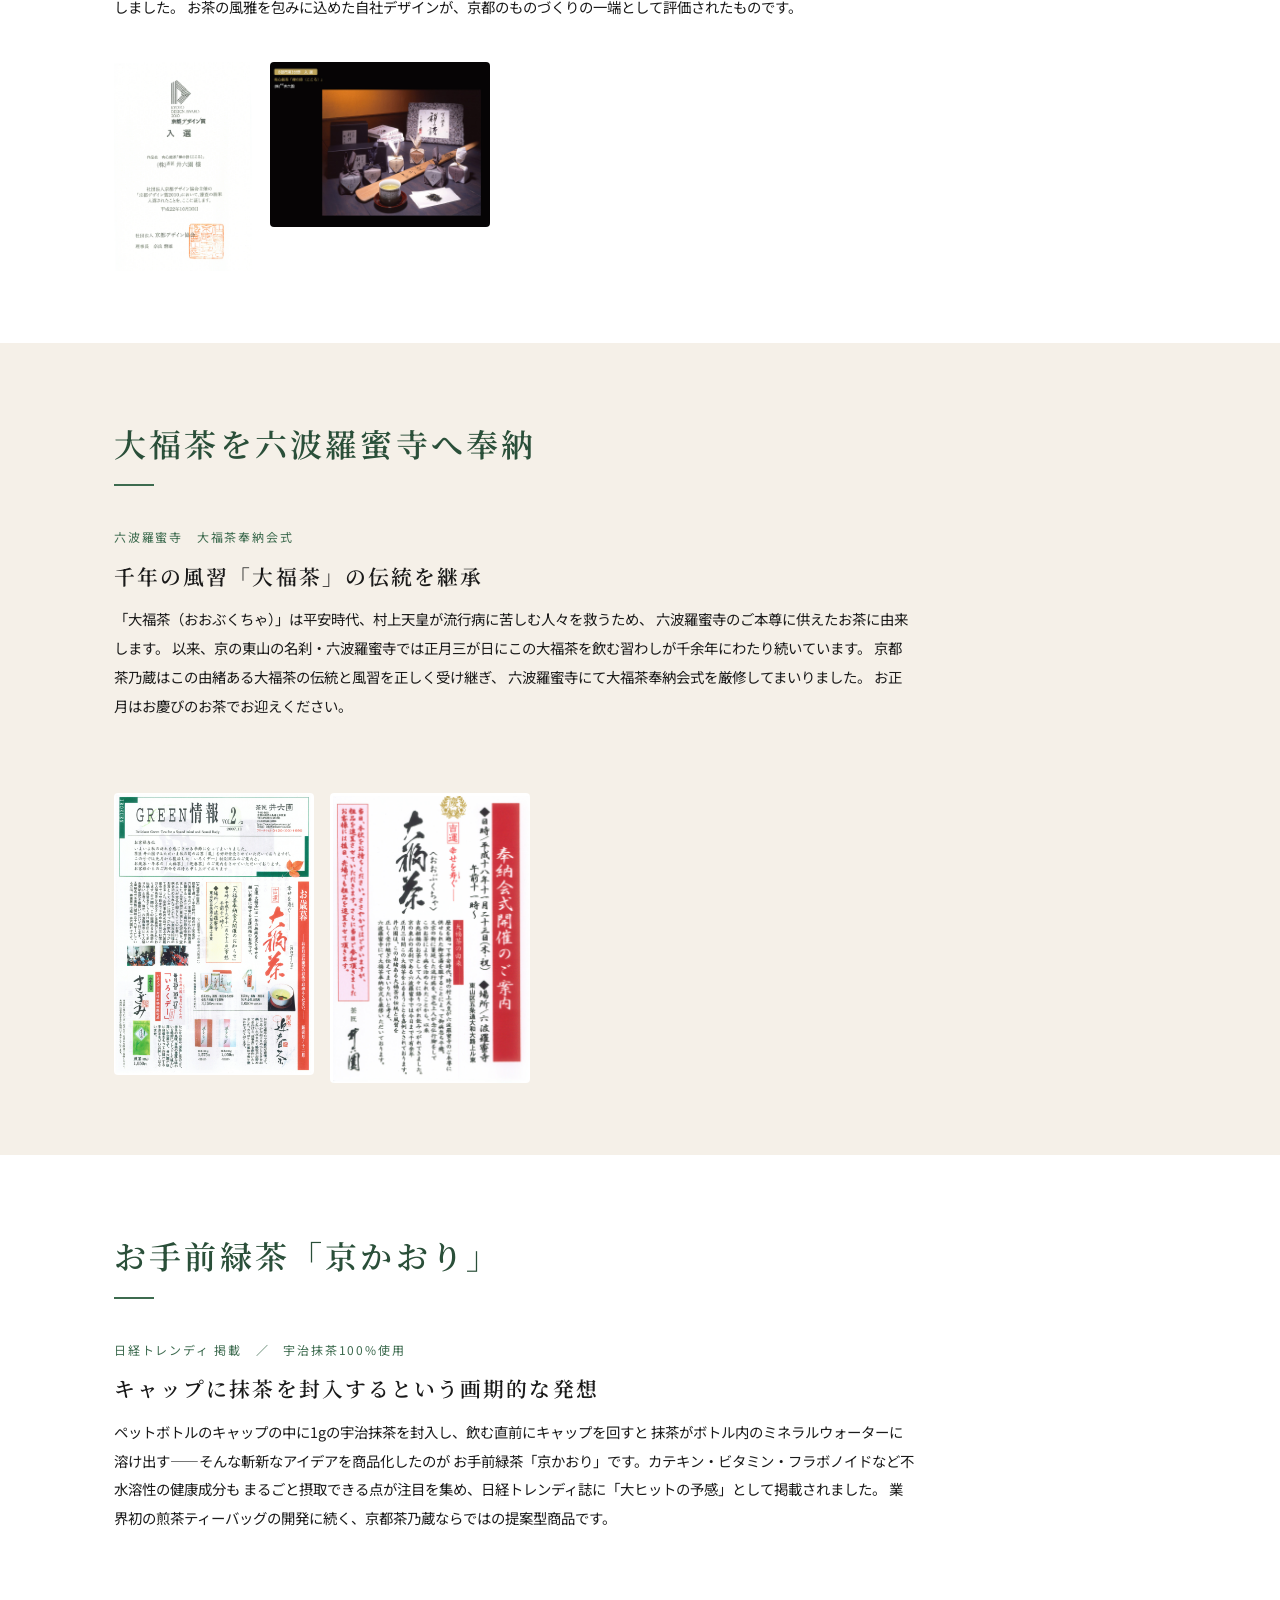
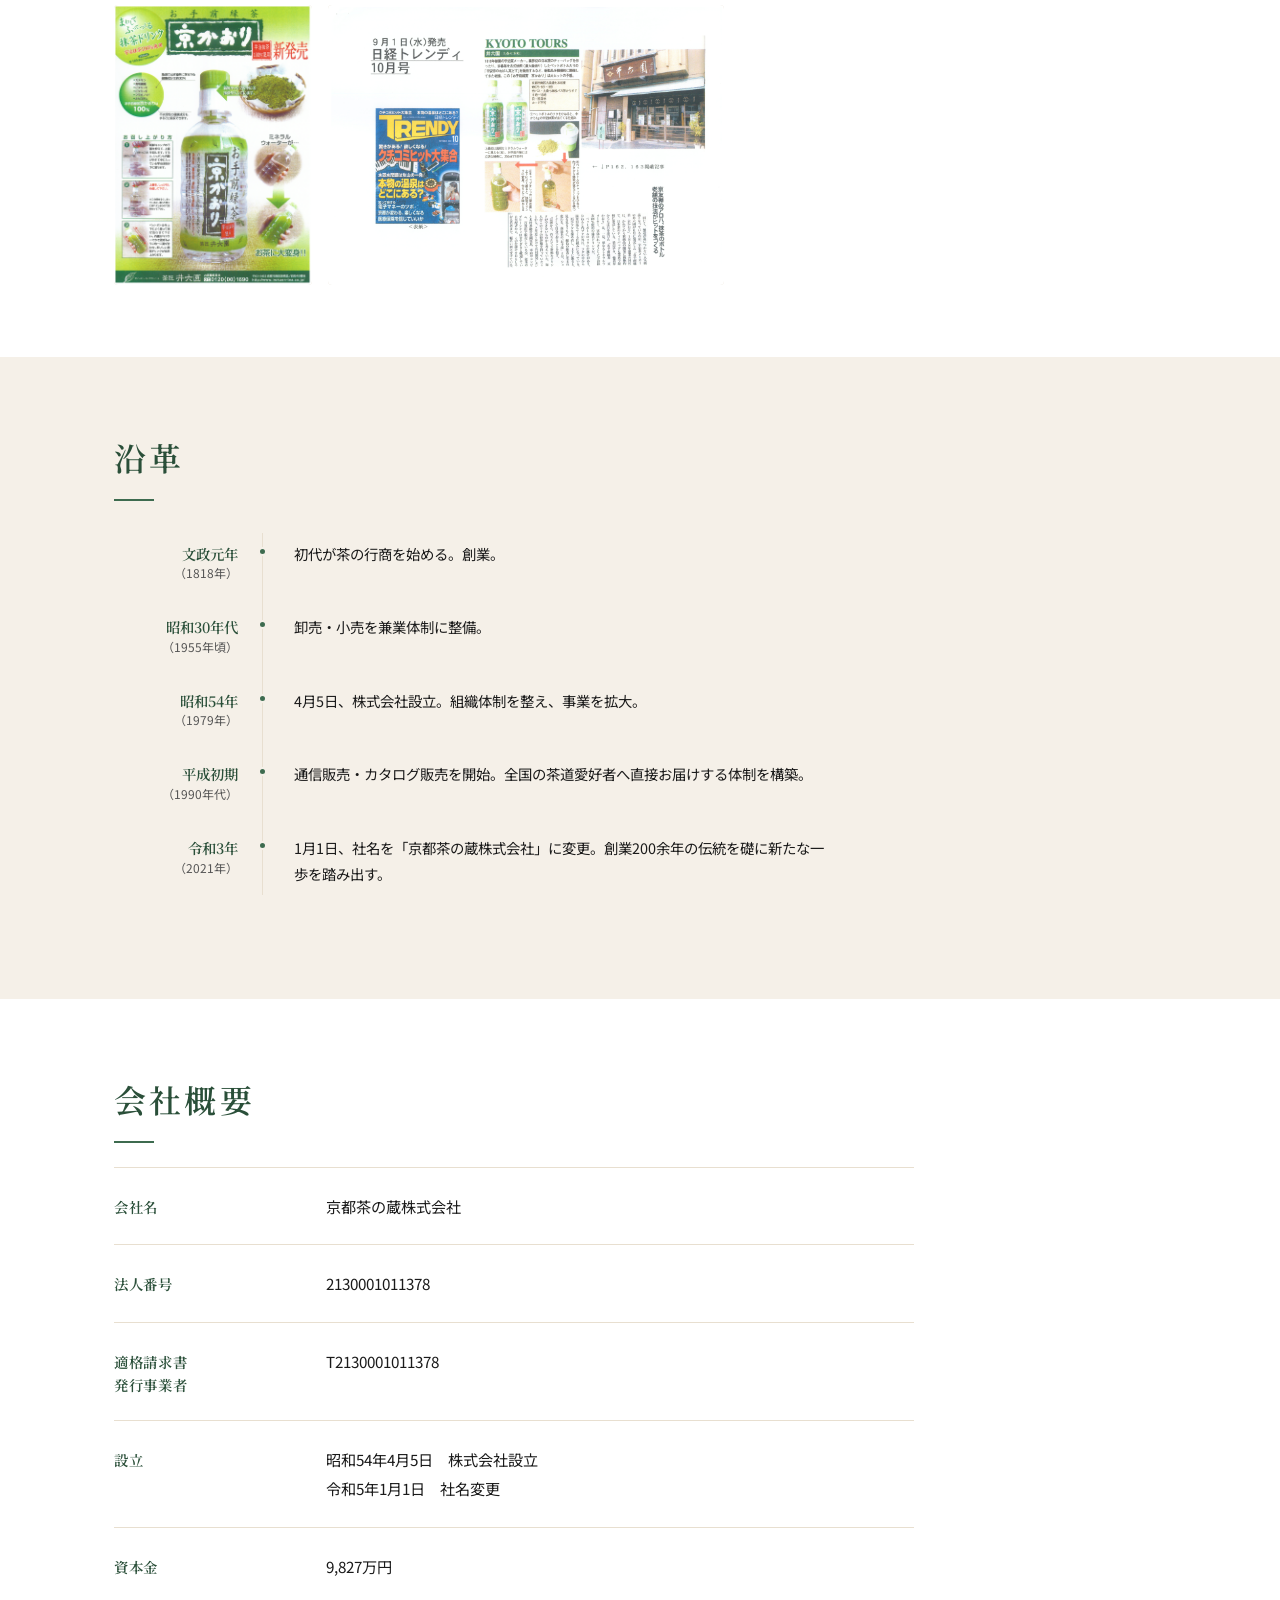
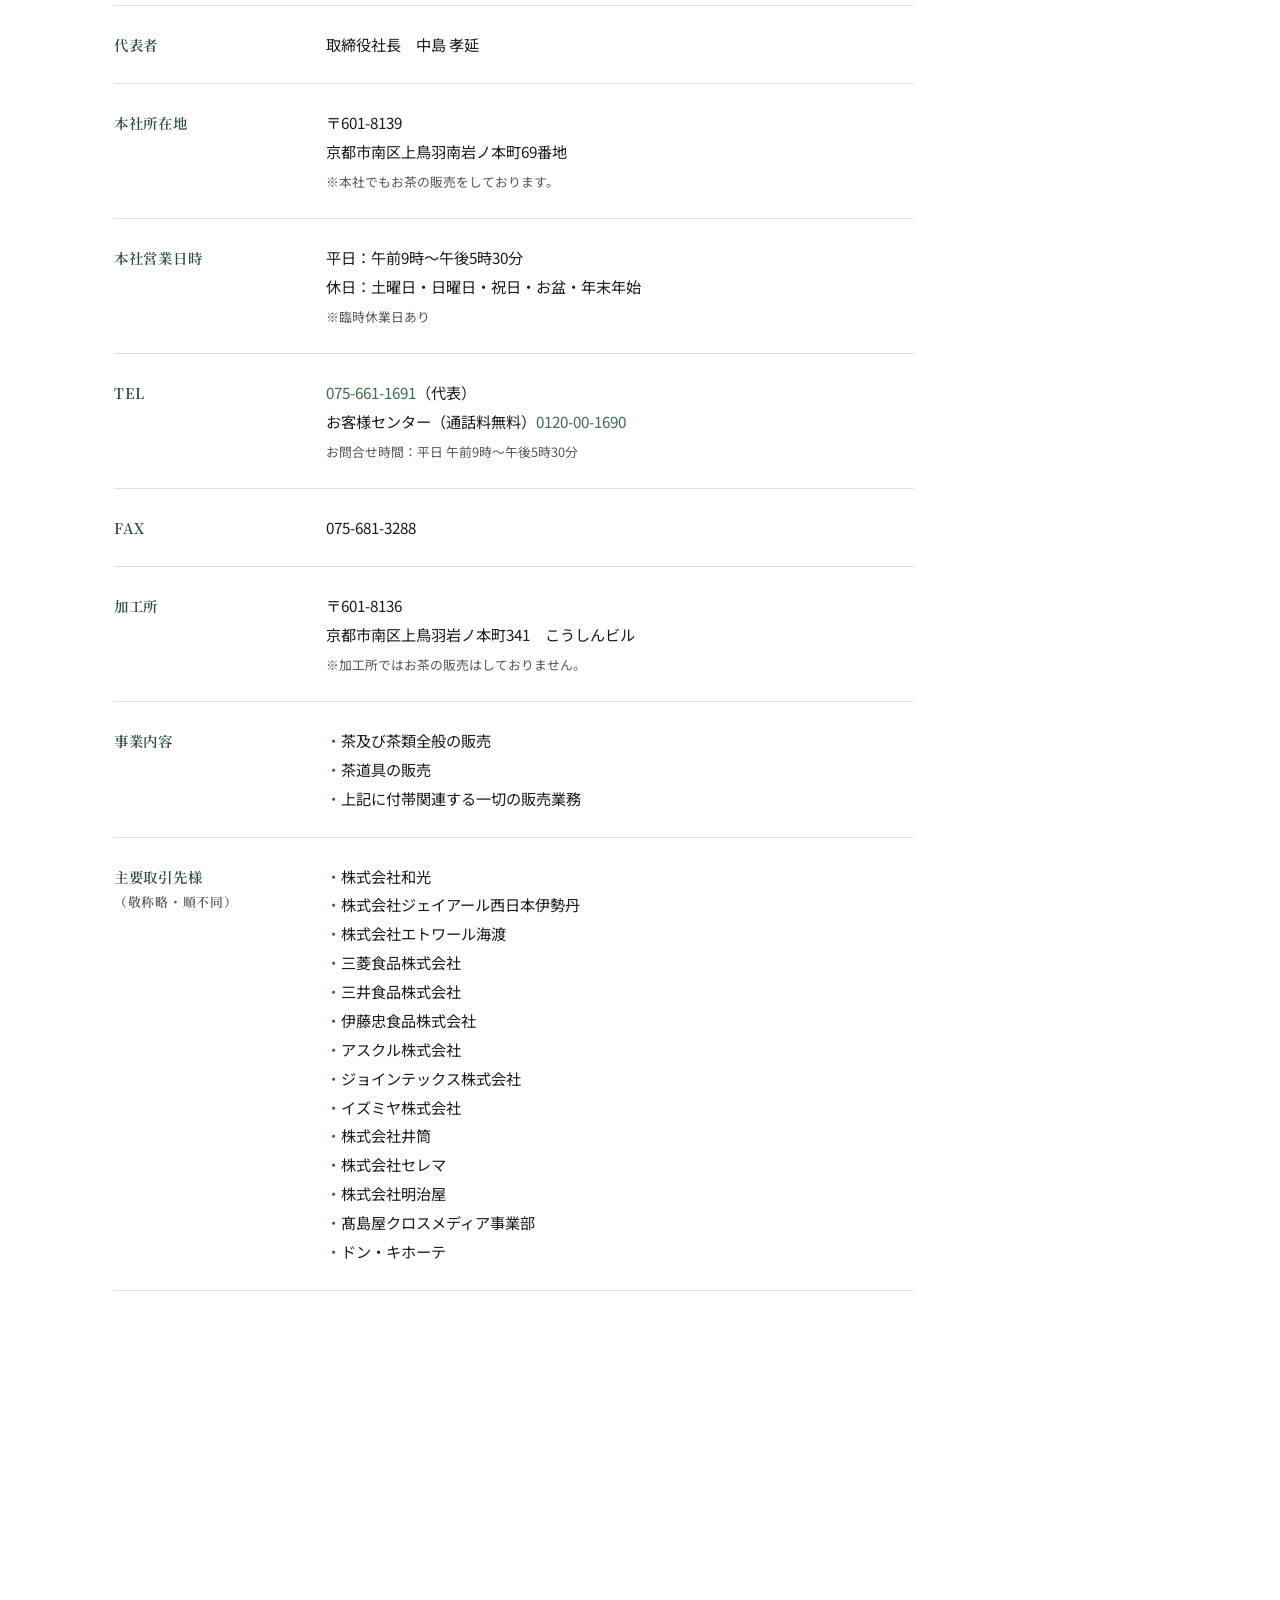
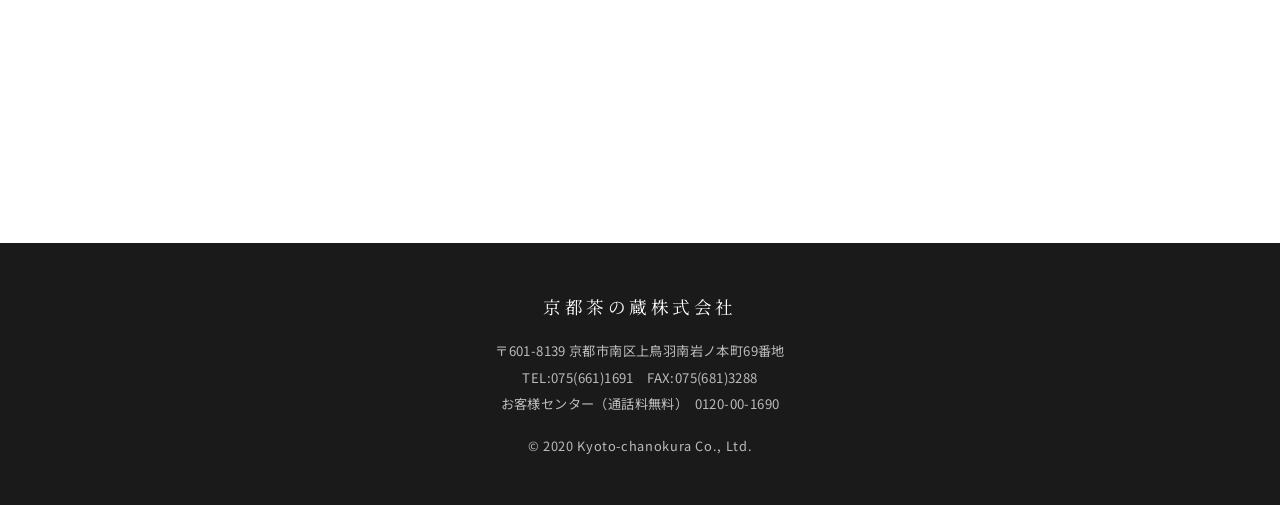
==== commit cd671b11: "about.htmlを更新" ====
--- a/about.html
+++ b/about.html
@@ -54,10 +54,7 @@
         <p class="section-lead about-detail-lead">
           文政元年（1818年）の創業以来、私たちは宇治茶処として二百余年にわたり、お茶と真摯に向き合ってまいりました。「井六園」の屋号で重ねてきた歩みを受け継ぎ、2021年、社名を「京都茶乃蔵」と改めました。掲げるのは「伝統と革新」。先人から託された技と心を守りながら、時代に寄り添う新しいお茶の楽しみ方を提案し続けています。
         </p>
-        <p class="philosophy-body" style="margin-top:24px; max-width:720px;">
-          社名の「蔵」には、古くからお茶の通人に大切にされてきた知恵が込められています。摘み立ての新茶を一夏越えて静かに寝かせると、渋みがやわらぎ、コクと旨みが深まる。この「後熟」の味わいこそ、京都・宇治の地に守られてきた私たちの財産です。
-        </p>
-      </div>
+              </div>
     </section>
 
     <!-- 企業理念・こだわり -->
@@ -67,23 +64,7 @@
         <div class="philosophy-block">
           <h2 class="section-title">創業からの歩み</h2>
           <p class="philosophy-body">
-            文政元年（1818年）、京都市南区九条の地でお茶屋として歩みを始めました。東寺にほど近いこの地で、宇治茶を中心とした銘茶を商い、二百余年。京都の伝統と雅を守りながら、煎茶・玉露・抹茶・ほうじ茶・京番茶など、季節と暮らしに寄り添うお茶をお届けしています。
-          </p>
-        </div>
-
-        <div class="philosophy-block">
-          <h2 class="section-title">伝統を守り、育てる</h2>
-          <p class="philosophy-body">
-            蔵出し茶「蔵」は、春に摘んだ新茶を生産地の蔵で温度を一定に保ちながら、じっくりと熟成させる伝承の製法による季節限定のお茶です。一夏を越えることで渋みがやわらぎ、コク深くまろやかな味わいへと育ちます。<br><br>
-            大福茶（おおぶくちゃ）は、無病息災と幸せを願う新春のお茶で、平安時代に村上天皇へ献じられた故事に由来します。私たちはその伝統と風習を正しく受け継ぐため、京都・東山の名刹 六波羅蜜寺において大福茶奉納会式を厳修しており、これは茶業界で唯一の取り組みです。
-          </p>
-        </div>
-
-        <div class="philosophy-block">
-          <h2 class="section-title">革新に挑む</h2>
-          <p class="philosophy-body">
-            歴史に甘んじることなく、お茶の新しいかたちを提案してきたことも、私たちの誇りです。業界に先駆けて、日本初の緑茶ティーバッグや水出し緑茶を開発・創案。また、京の伝統的な庶民茶である京番茶を古式焙煎（直火釜炒り）でよみがえらせた「おばん茶」など、京都ならではのこだわりの味を生み出してきました。<br><br>
-            近年では、お手前緑茶「京かおり」を発売。キャップの中に封入した宇治抹茶を、振るだけでその場で混ぜ合わせる画期的な仕組みで、急須では水に溶けず捨てられてしまう茶葉の成分まで、まるごと味わえる一本です。こうした商品づくりはデザインの面でも評価をいただき、有心銘茶「禅の詩（こころ）」が「京都デザイン賞2010」に入選しました（平成22年）。
+            文政元年（1818年）、京都の地でお茶屋として歩みを始めました。宇治茶を中心とした銘茶を商い、二百余年。京都の伝統と雅を守りながら、煎茶・玉露・抹茶・ほうじ茶・京番茶など、季節と暮らしに寄り添うお茶をお届けしています。
           </p>
         </div>
 
@@ -94,6 +75,23 @@
             八十八夜の頃、時代衣裳をまとった一行が建仁寺から八坂神社までの都大路を練り歩き、茶祖・栄西禅師への献茶や新茶の奉納をおこないます。昭和48年（1973年）の復活以来、保存会とともにこの催しを継承し、京都の初夏を彩る風物詩として親しまれてきました。読売新聞・京都新聞・産経新聞をはじめ各紙にも繰り返し取り上げられています。
           </p>
         </div>
+
+        <div class="philosophy-block">
+          <h2 class="section-title">伝統を守り、育てる</h2>
+          <p class="philosophy-body">
+            蔵出し茶「蔵」は、春に摘んだ新茶を生産地の蔵で温度を一定に保ちながら、じっくりと熟成させる伝承の製法による季節限定のお茶です。一夏を越えることで渋みがやわらぎ、コク深くまろやかな味わいへと育ちます。<br><br>
+            大福茶（おおぶくちゃ）は、無病息災と幸せを願う新春のお茶で、平安時代に村上天皇へ献じられた故事に由来します。私たちはその伝統と風習を正しく受け継ぐため、京都・東山の名刹 六波羅蜜寺において大福茶奉納会式を行っておりました。
+          </p>
+        </div>
+
+        <div class="philosophy-block">
+          <h2 class="section-title">革新に挑む</h2>
+          <p class="philosophy-body">
+            歴史に甘んじることなく、お茶の新しいかたちを提案してきたことも、私たちの誇りです。業界に先駆けて、日本初の緑茶ティーバッグや水出し緑茶を開発・創案。また、京の伝統的な庶民茶である京番茶を古式焙煎（直火釜炒り）でよみがえらせた「おばん茶」など、京都ならではのこだわりの味を生み出してきました。<br><br>
+            また、キャップの中に封入した宇治抹茶を、振るだけでその場で混ぜ合わせる画期的な仕組みで、急須では水に溶けず捨てられてしまう茶葉の成分まで、まるごと味わえるお手前緑茶「京かおり」を発売。こうした商品づくりはデザインの面でも評価をいただき、有心銘茶「禅の詩（こころ）」が「京都デザイン賞2010」に入選しました（平成22年）。
+          </p>
+        </div>
+
 
       </div>
     </section>
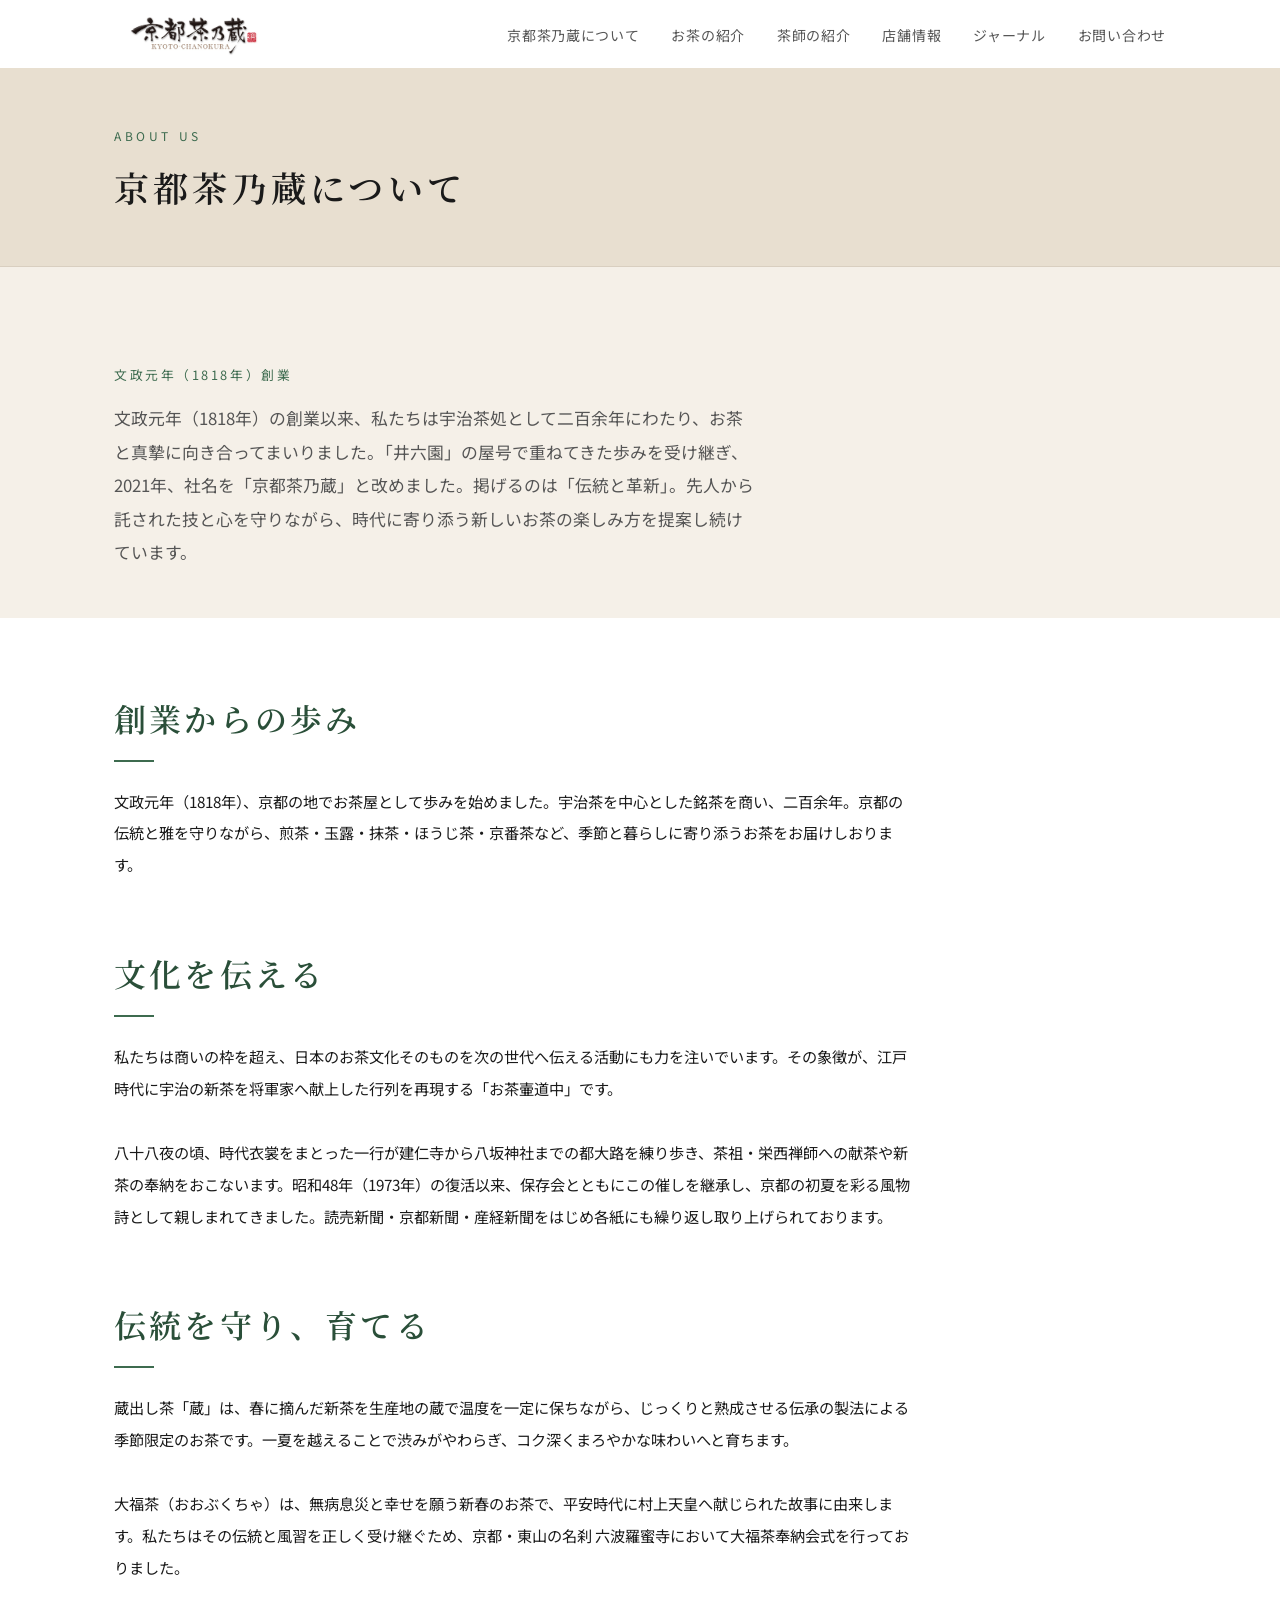
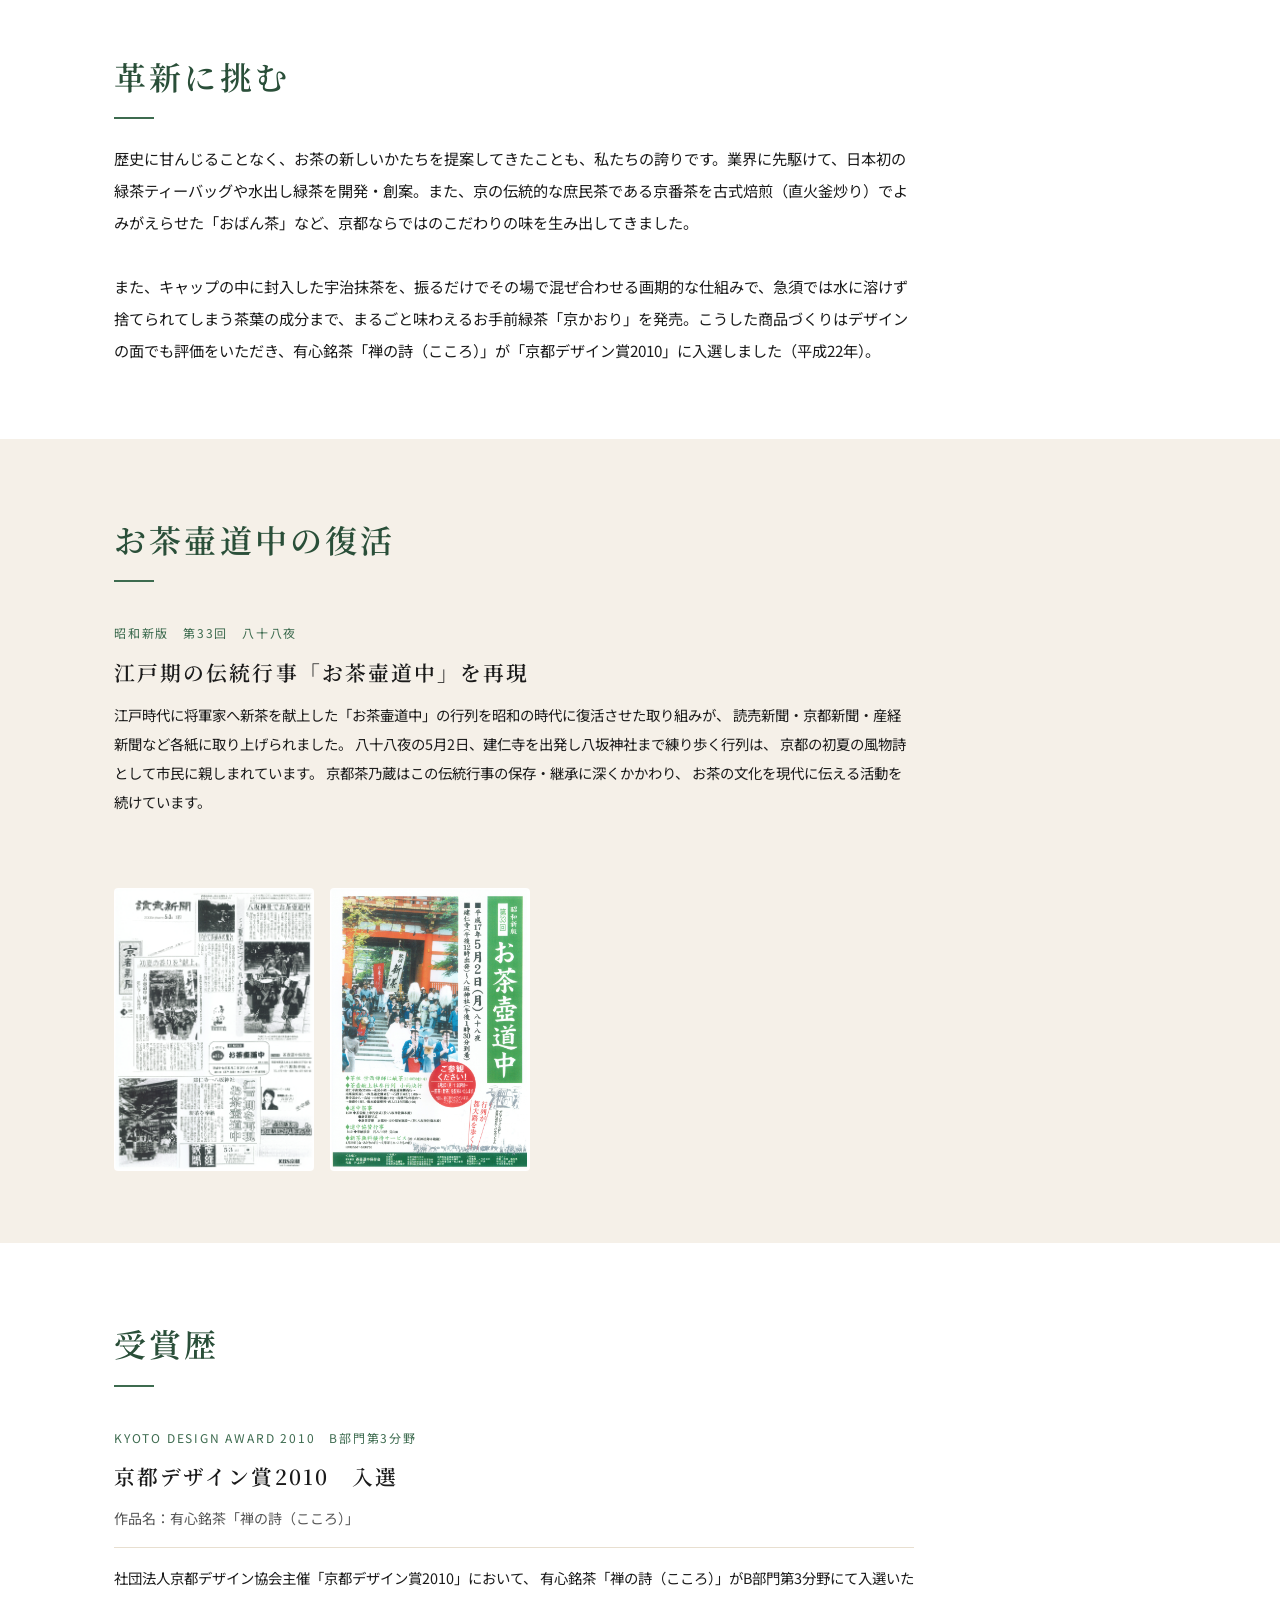
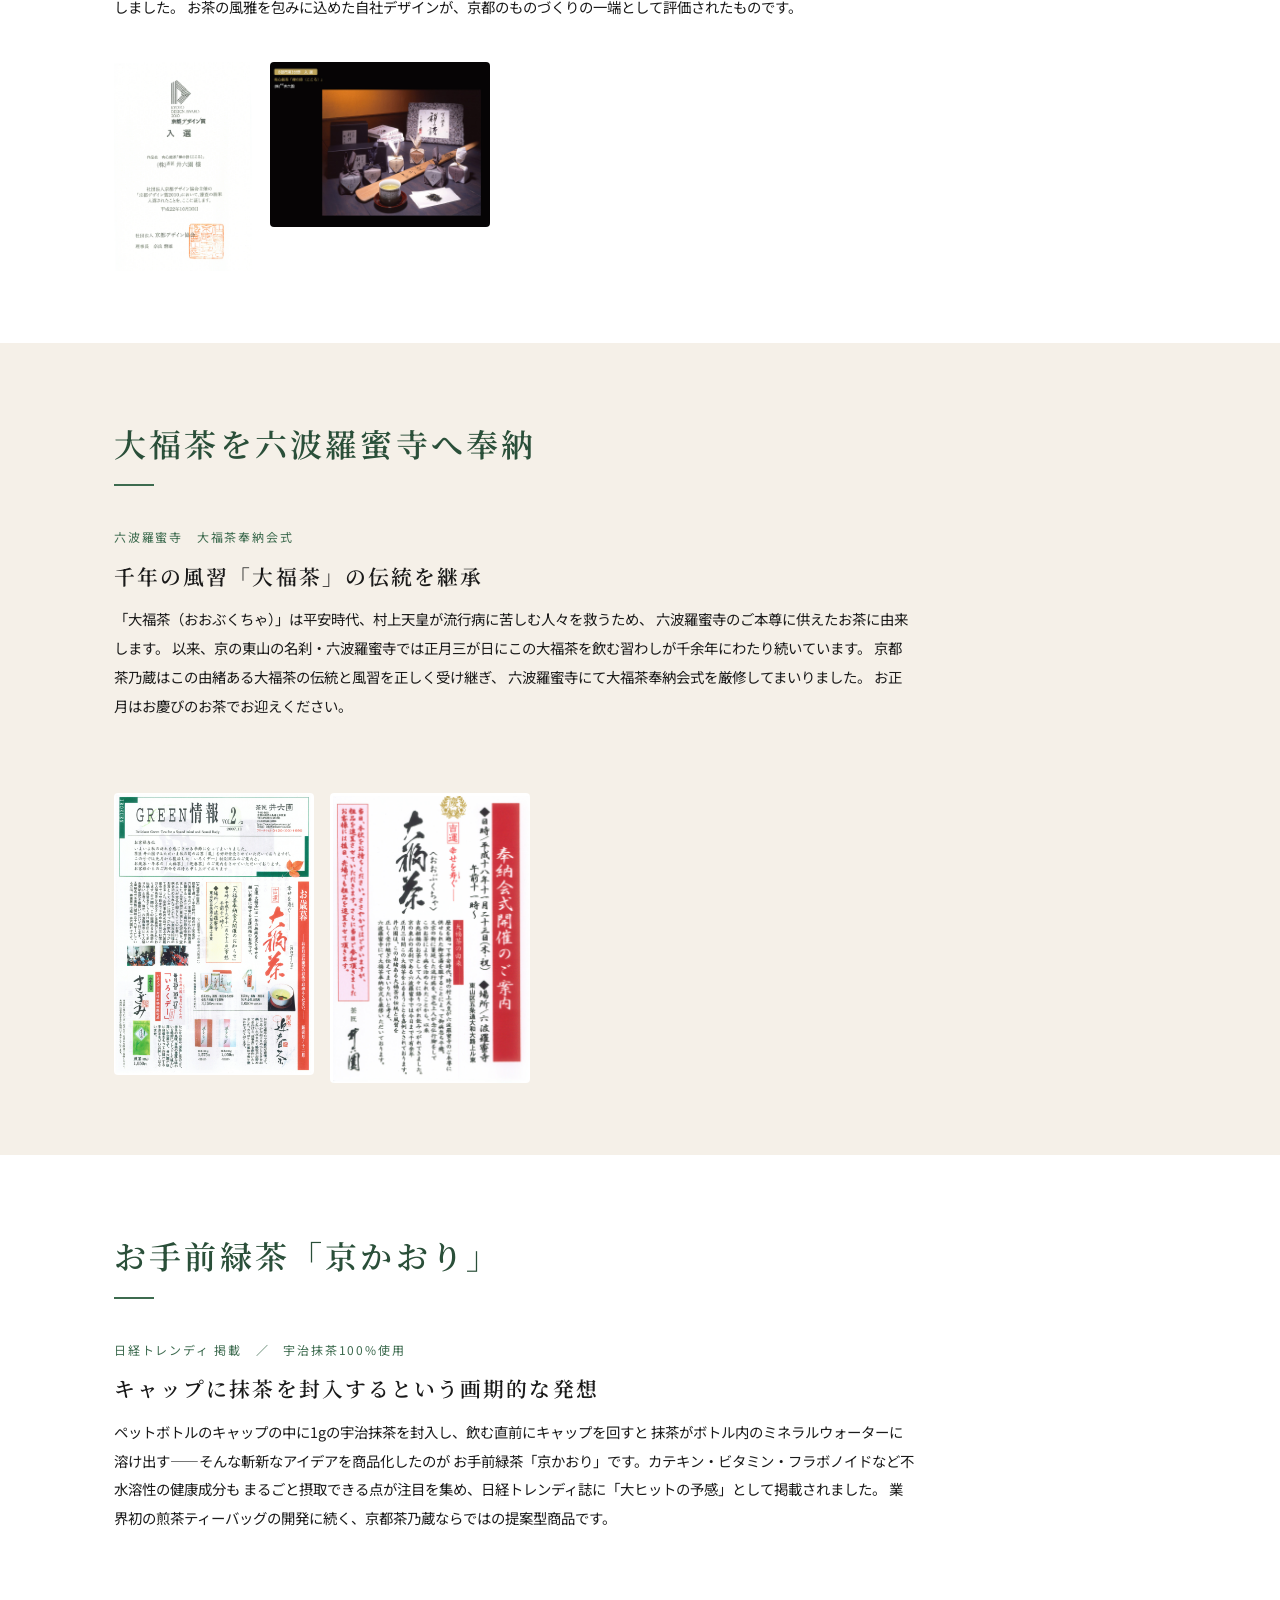
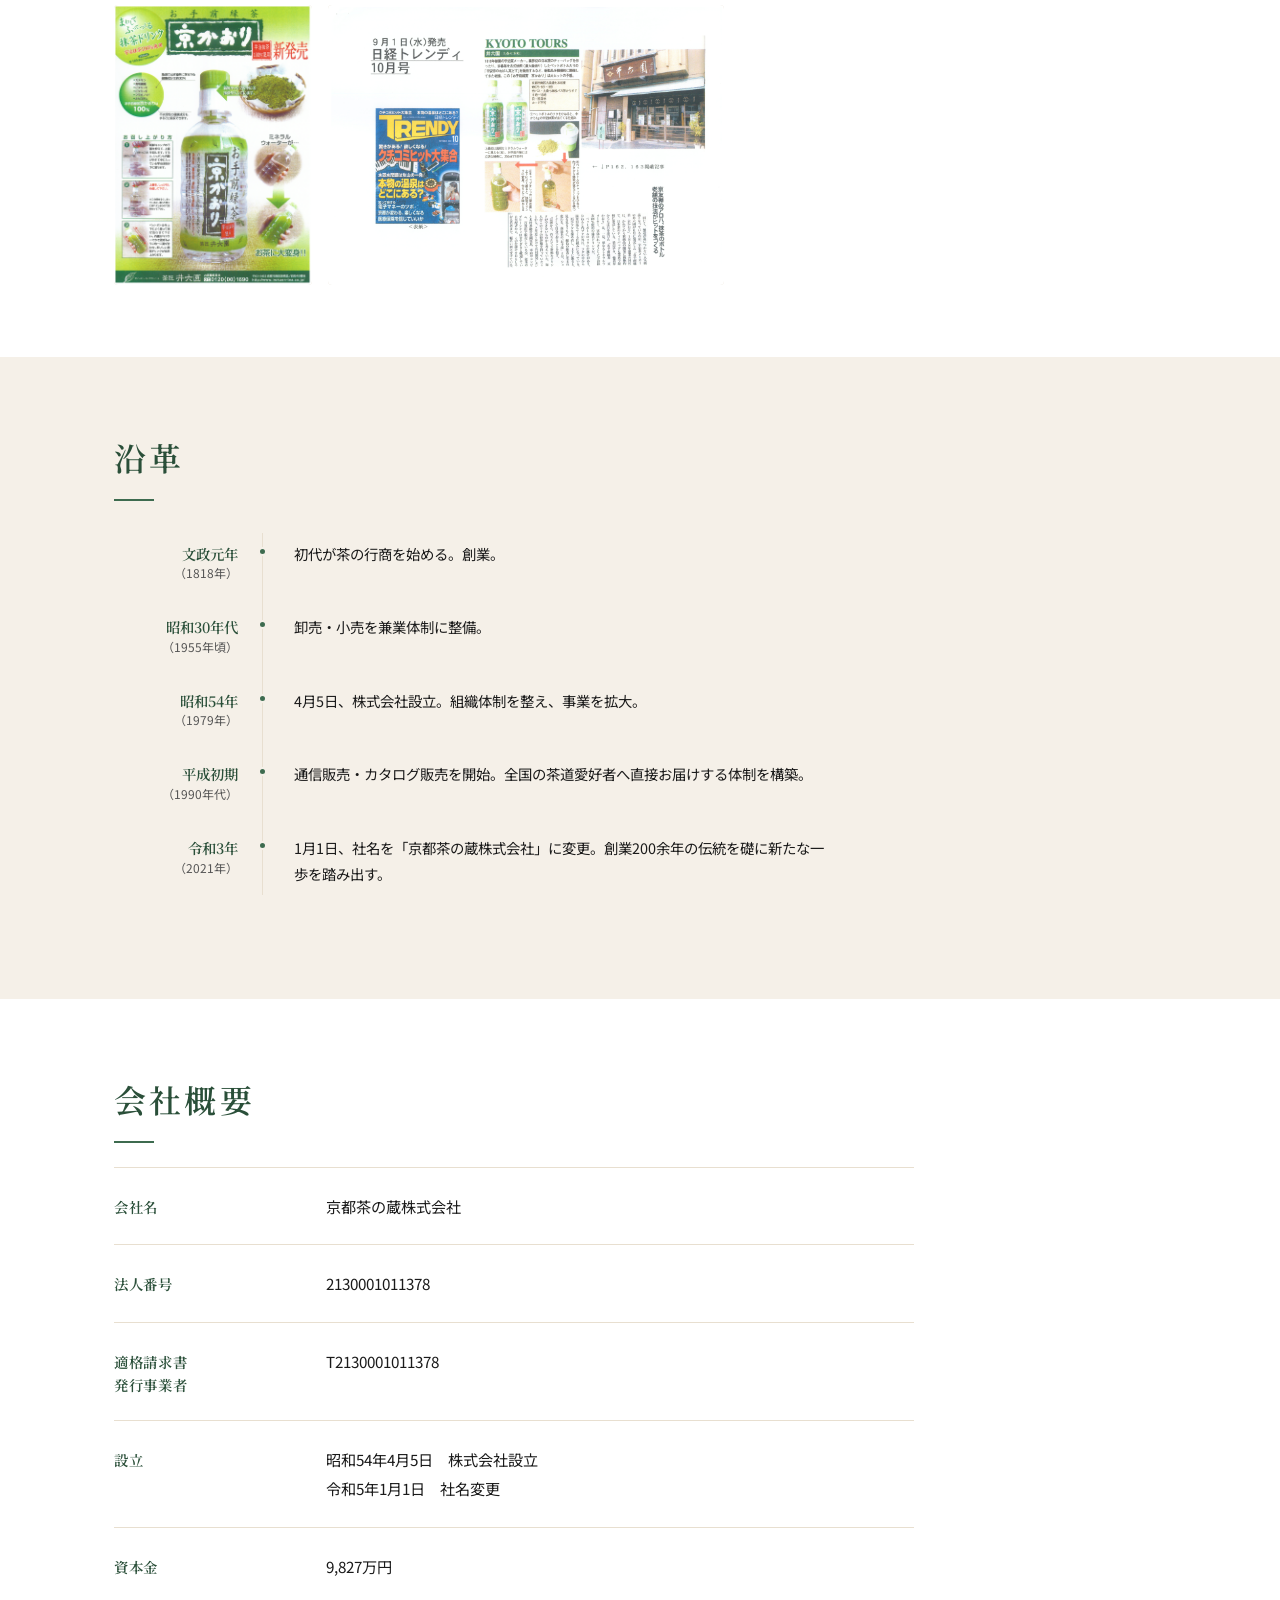
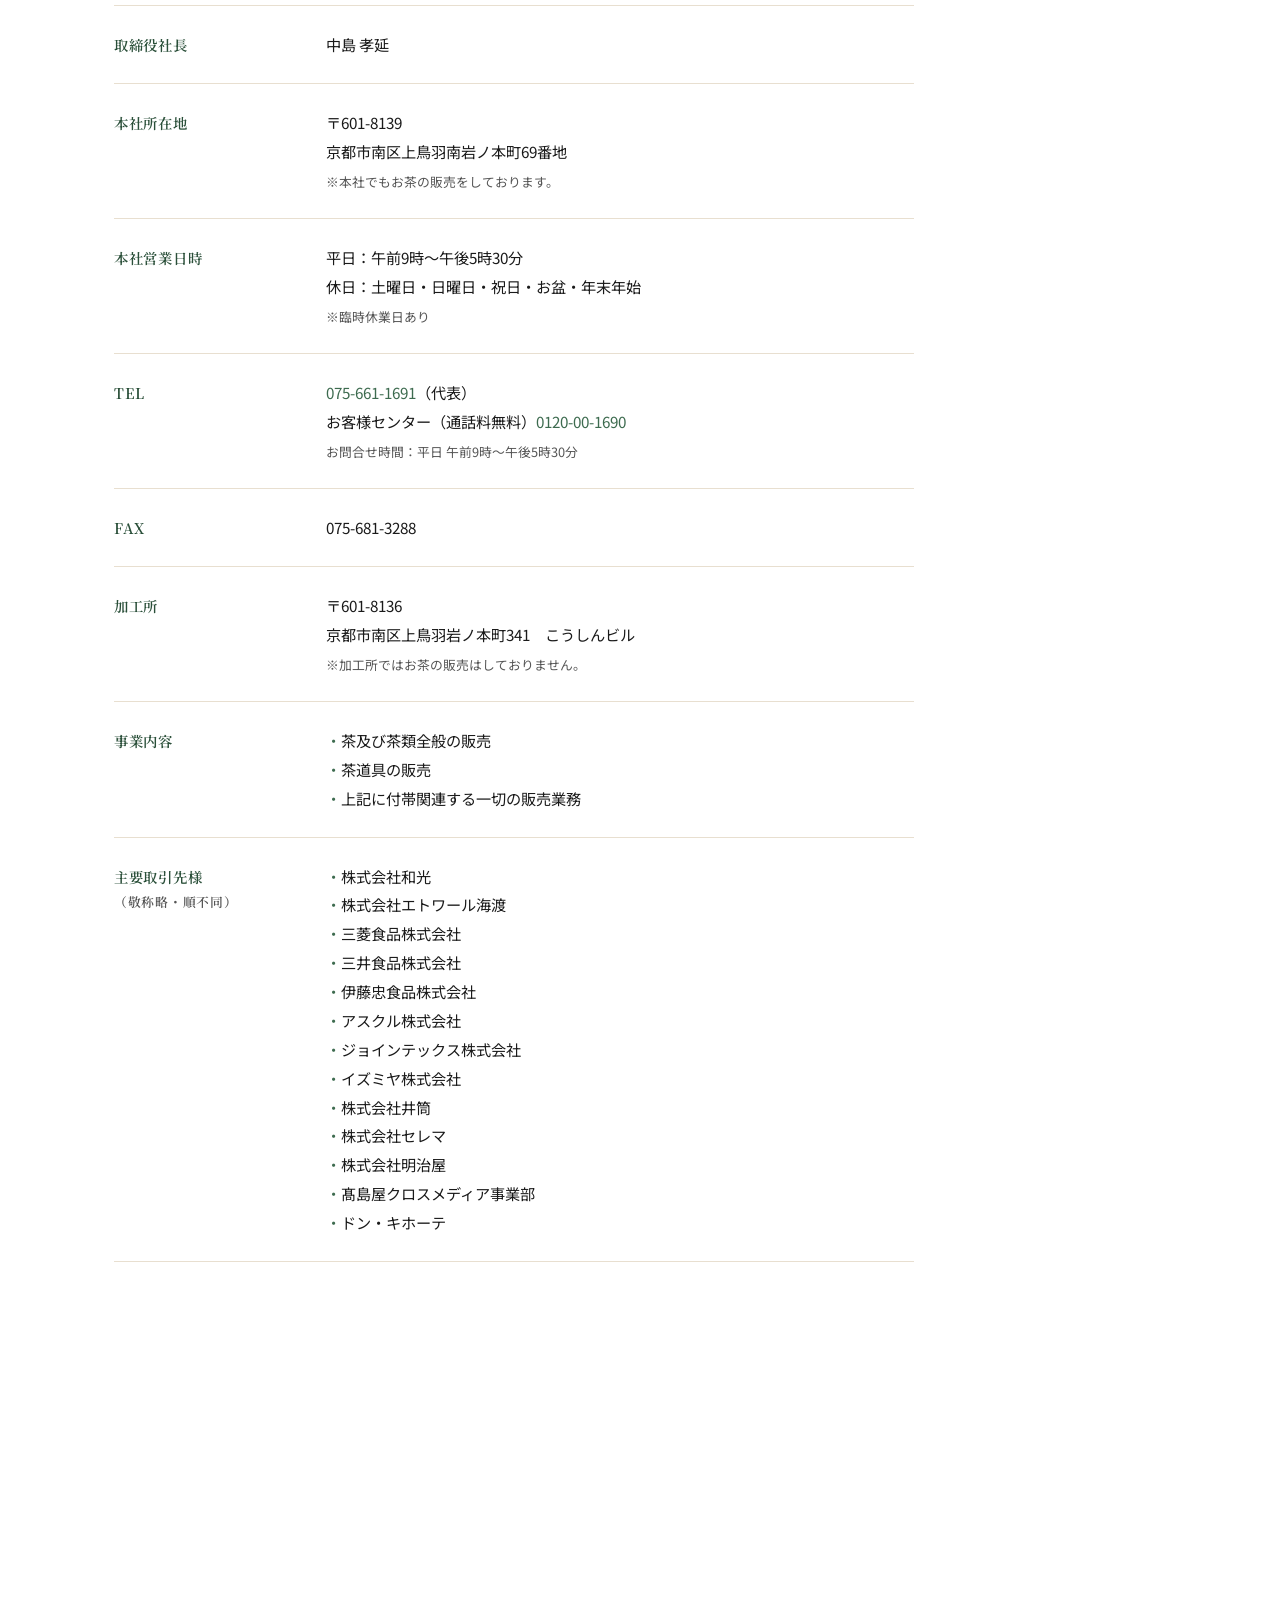
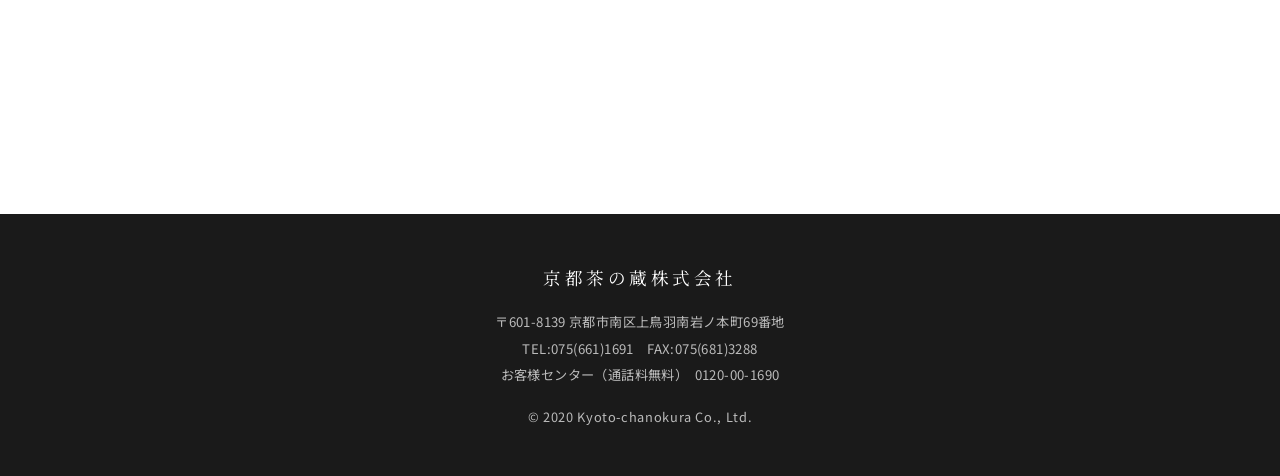
==== commit 623955ce: "about.htmlを更新" ====
--- a/about.html
+++ b/about.html
@@ -64,7 +64,7 @@
         <div class="philosophy-block">
           <h2 class="section-title">創業からの歩み</h2>
           <p class="philosophy-body">
-            文政元年（1818年）、京都の地でお茶屋として歩みを始めました。宇治茶を中心とした銘茶を商い、二百余年。京都の伝統と雅を守りながら、煎茶・玉露・抹茶・ほうじ茶・京番茶など、季節と暮らしに寄り添うお茶をお届けしています。
+            文政元年（1818年）、京都の地でお茶屋として歩みを始めました。宇治茶を中心とした銘茶を商い、二百余年。京都の伝統と雅を守りながら、煎茶・玉露・抹茶・ほうじ茶・京番茶など、季節と暮らしに寄り添うお茶をお届けしおります。
           </p>
         </div>
 
@@ -72,7 +72,7 @@
           <h2 class="section-title">文化を伝える</h2>
           <p class="philosophy-body">
             私たちは商いの枠を超え、日本のお茶文化そのものを次の世代へ伝える活動にも力を注いでいます。その象徴が、江戸時代に宇治の新茶を将軍家へ献上した行列を再現する「お茶壷道中」です。<br><br>
-            八十八夜の頃、時代衣裳をまとった一行が建仁寺から八坂神社までの都大路を練り歩き、茶祖・栄西禅師への献茶や新茶の奉納をおこないます。昭和48年（1973年）の復活以来、保存会とともにこの催しを継承し、京都の初夏を彩る風物詩として親しまれてきました。読売新聞・京都新聞・産経新聞をはじめ各紙にも繰り返し取り上げられています。
+            八十八夜の頃、時代衣裳をまとった一行が建仁寺から八坂神社までの都大路を練り歩き、茶祖・栄西禅師への献茶や新茶の奉納をおこないます。昭和48年（1973年）の復活以来、保存会とともにこの催しを継承し、京都の初夏を彩る風物詩として親しまれてきました。読売新聞・京都新聞・産経新聞をはじめ各紙にも繰り返し取り上げられております。
           </p>
         </div>
 
@@ -281,8 +281,8 @@
           </div>
 
           <div class="company-row">
-            <dt>代表者</dt>
-            <dd>取締役社長　中島 孝延</dd>
+            <dt>取締役社長</dt>
+            <dd>中島 孝延</dd>
           </div>
 
           <div class="company-row">
@@ -342,7 +342,6 @@
             <dd>
               <ul class="company-list">
                 <li>株式会社和光</li>
-                <li>株式会社ジェイアール西日本伊勢丹</li>
                 <li>株式会社エトワール海渡</li>
                 <li>三菱食品株式会社</li>
                 <li>三井食品株式会社</li>
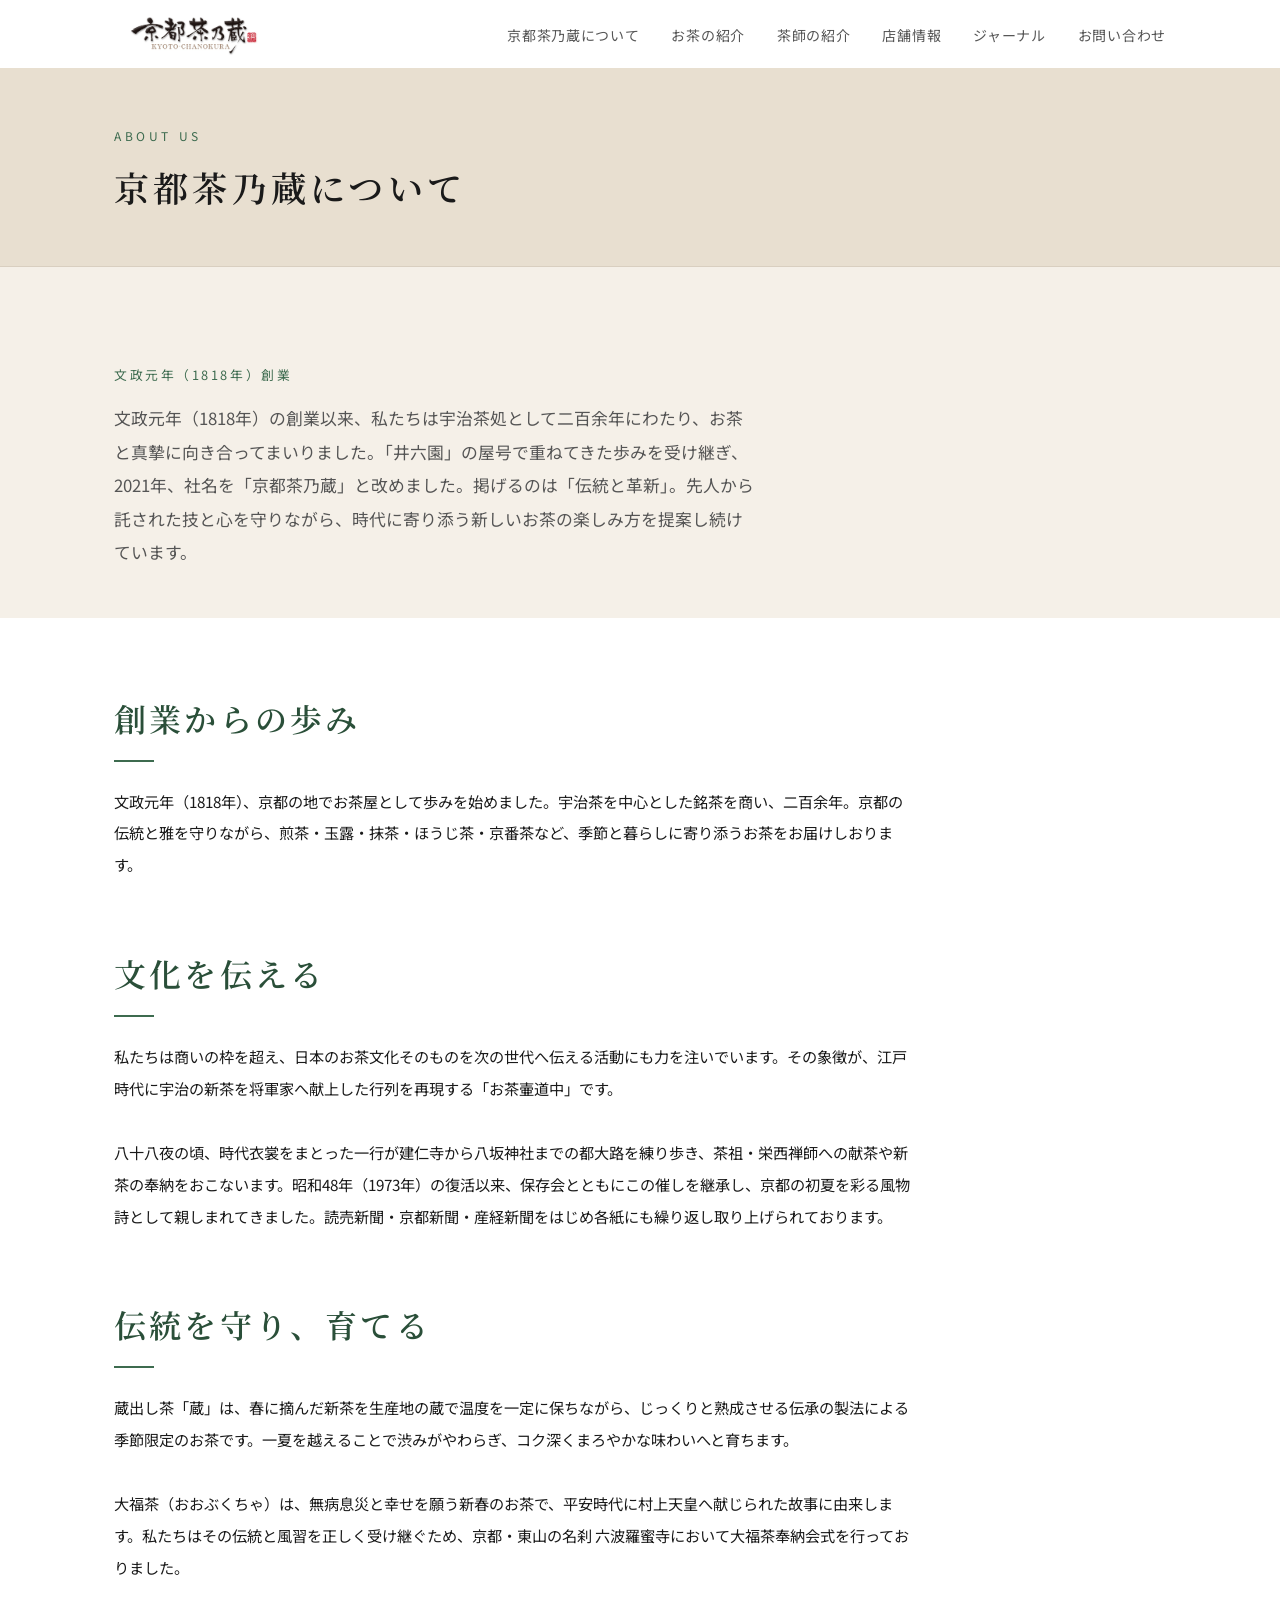
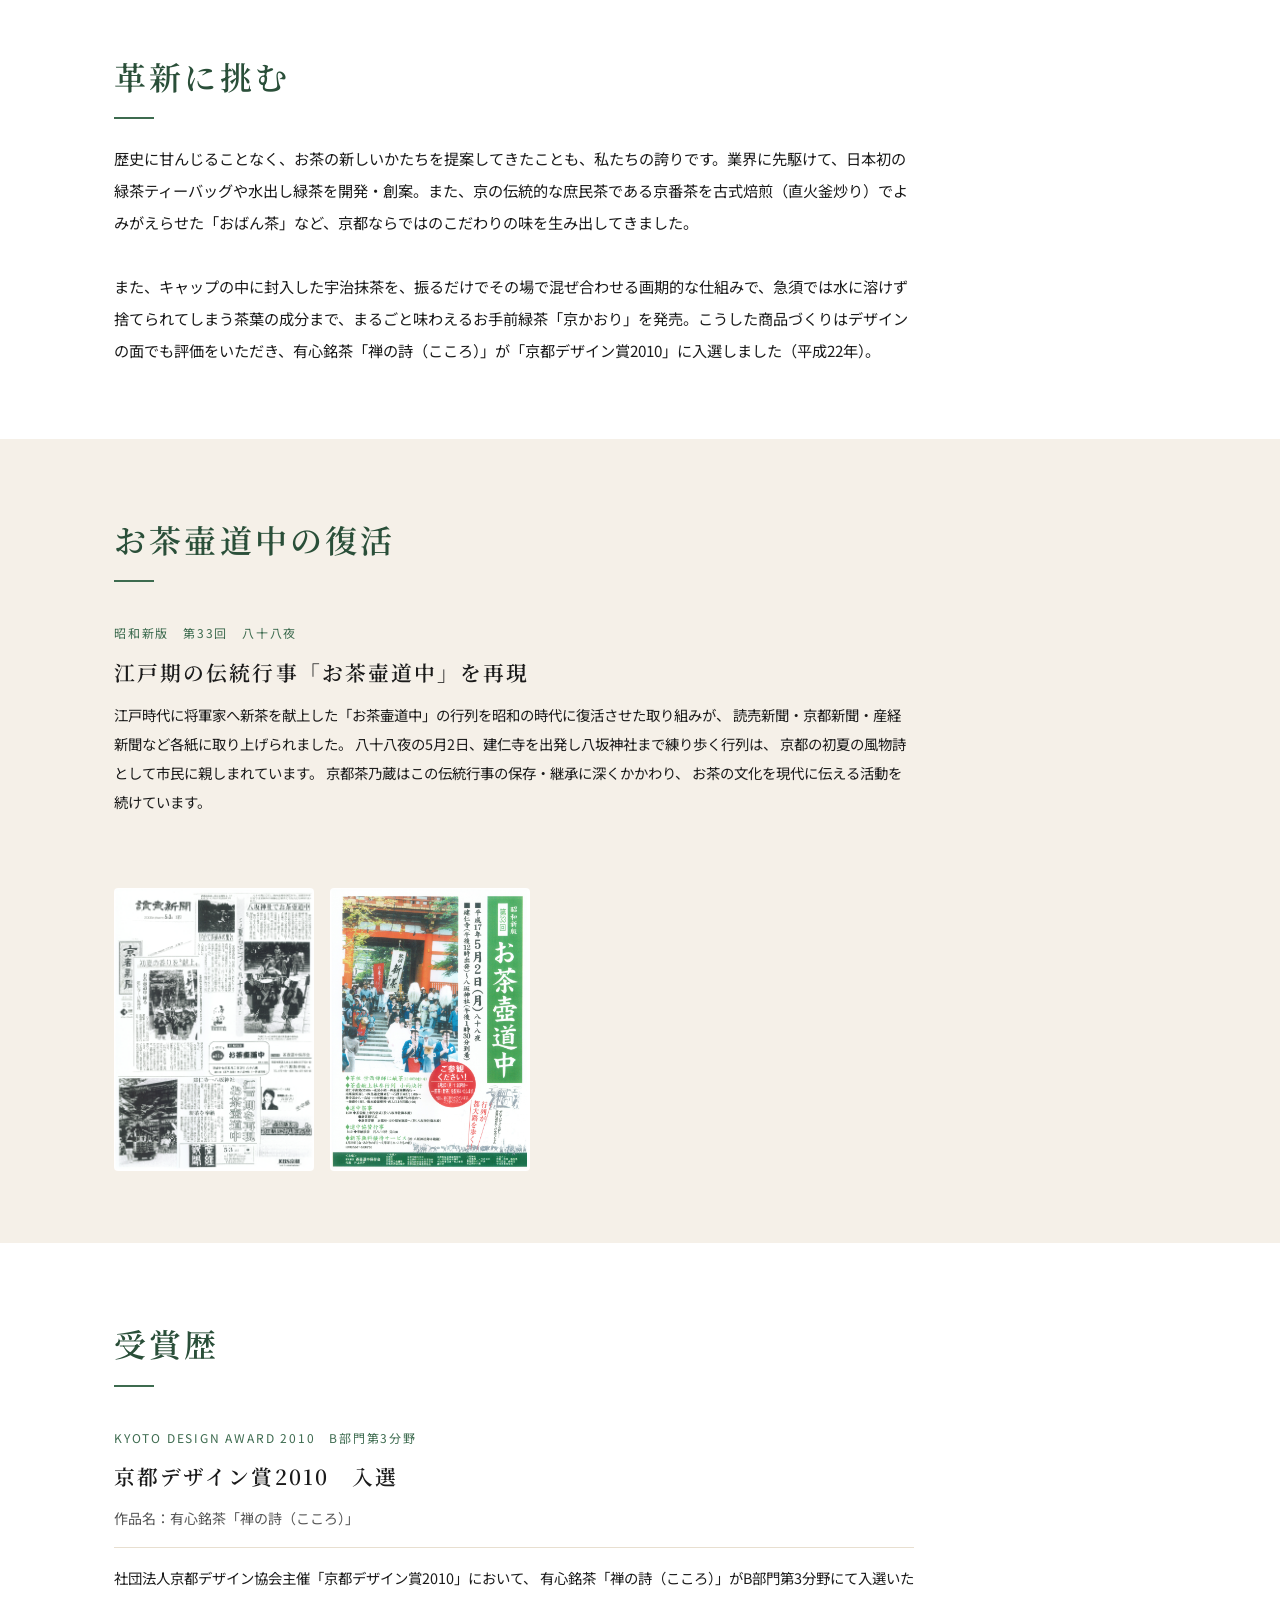
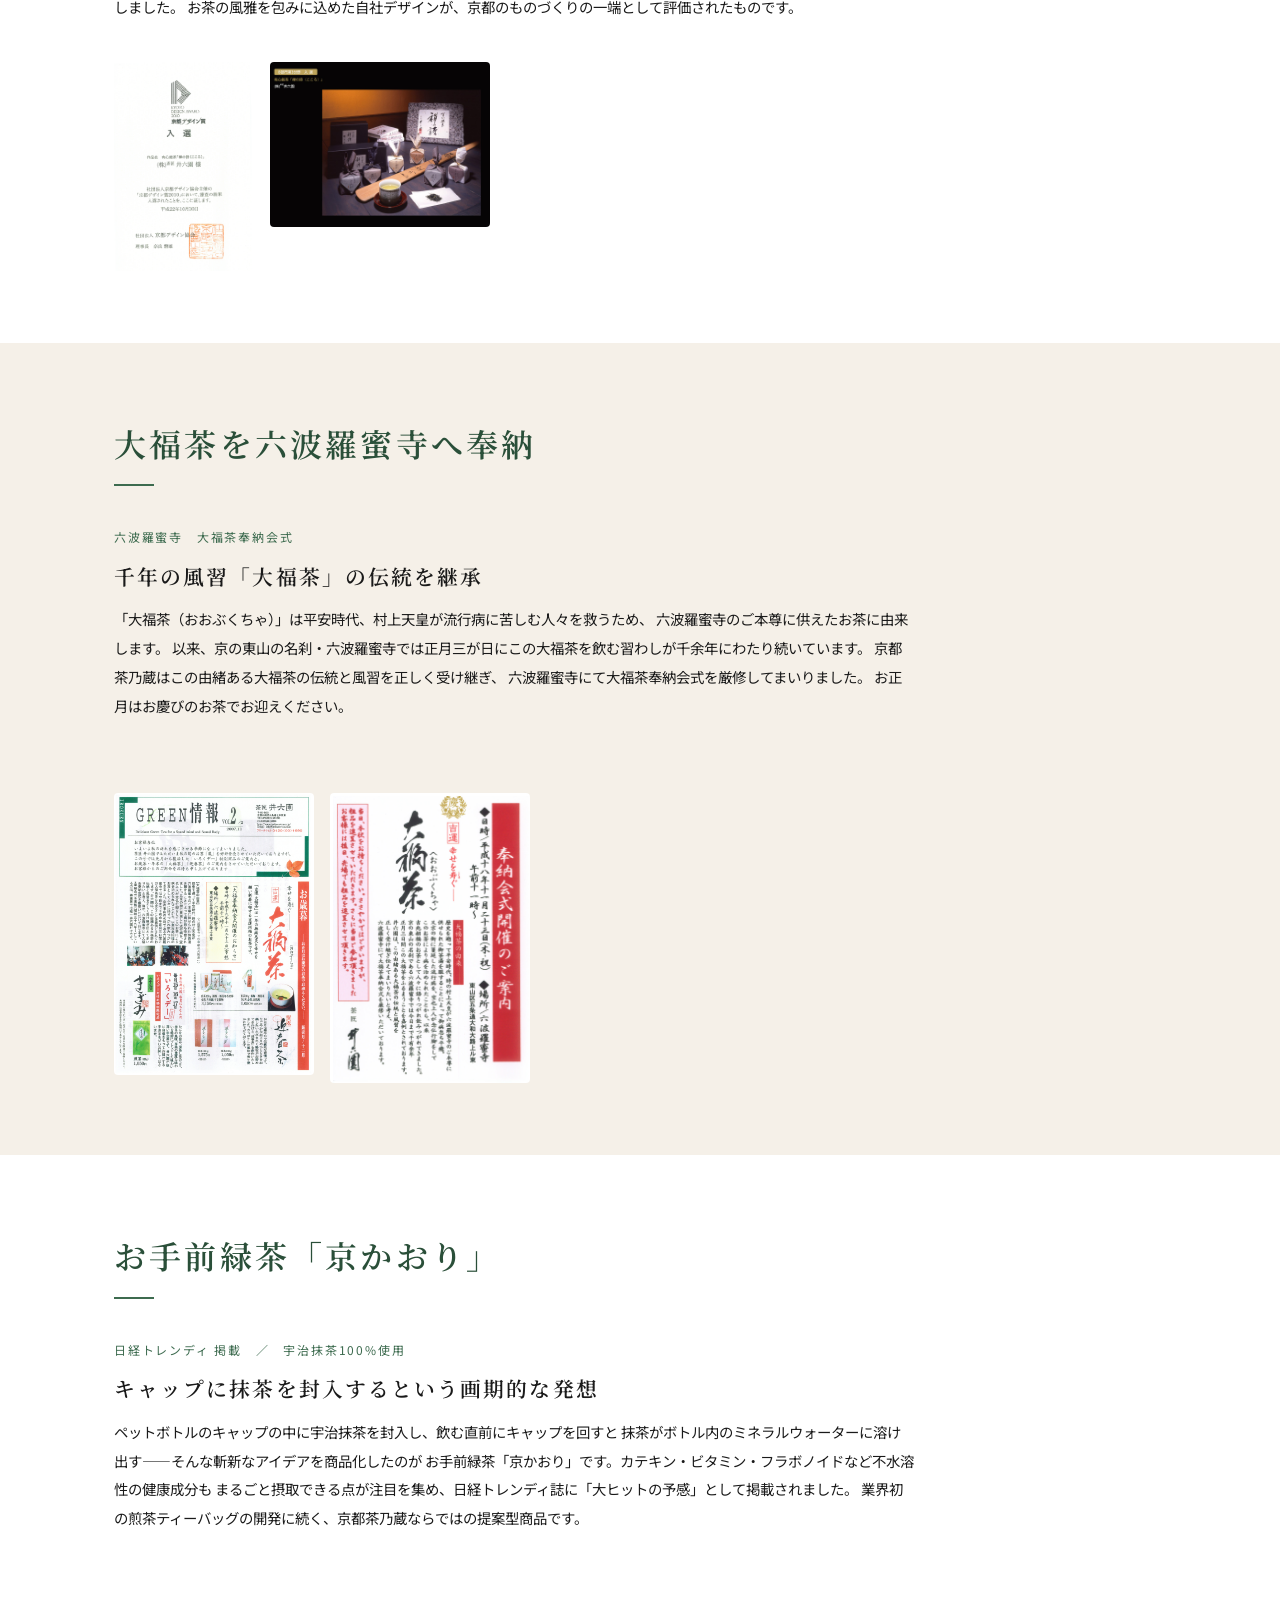
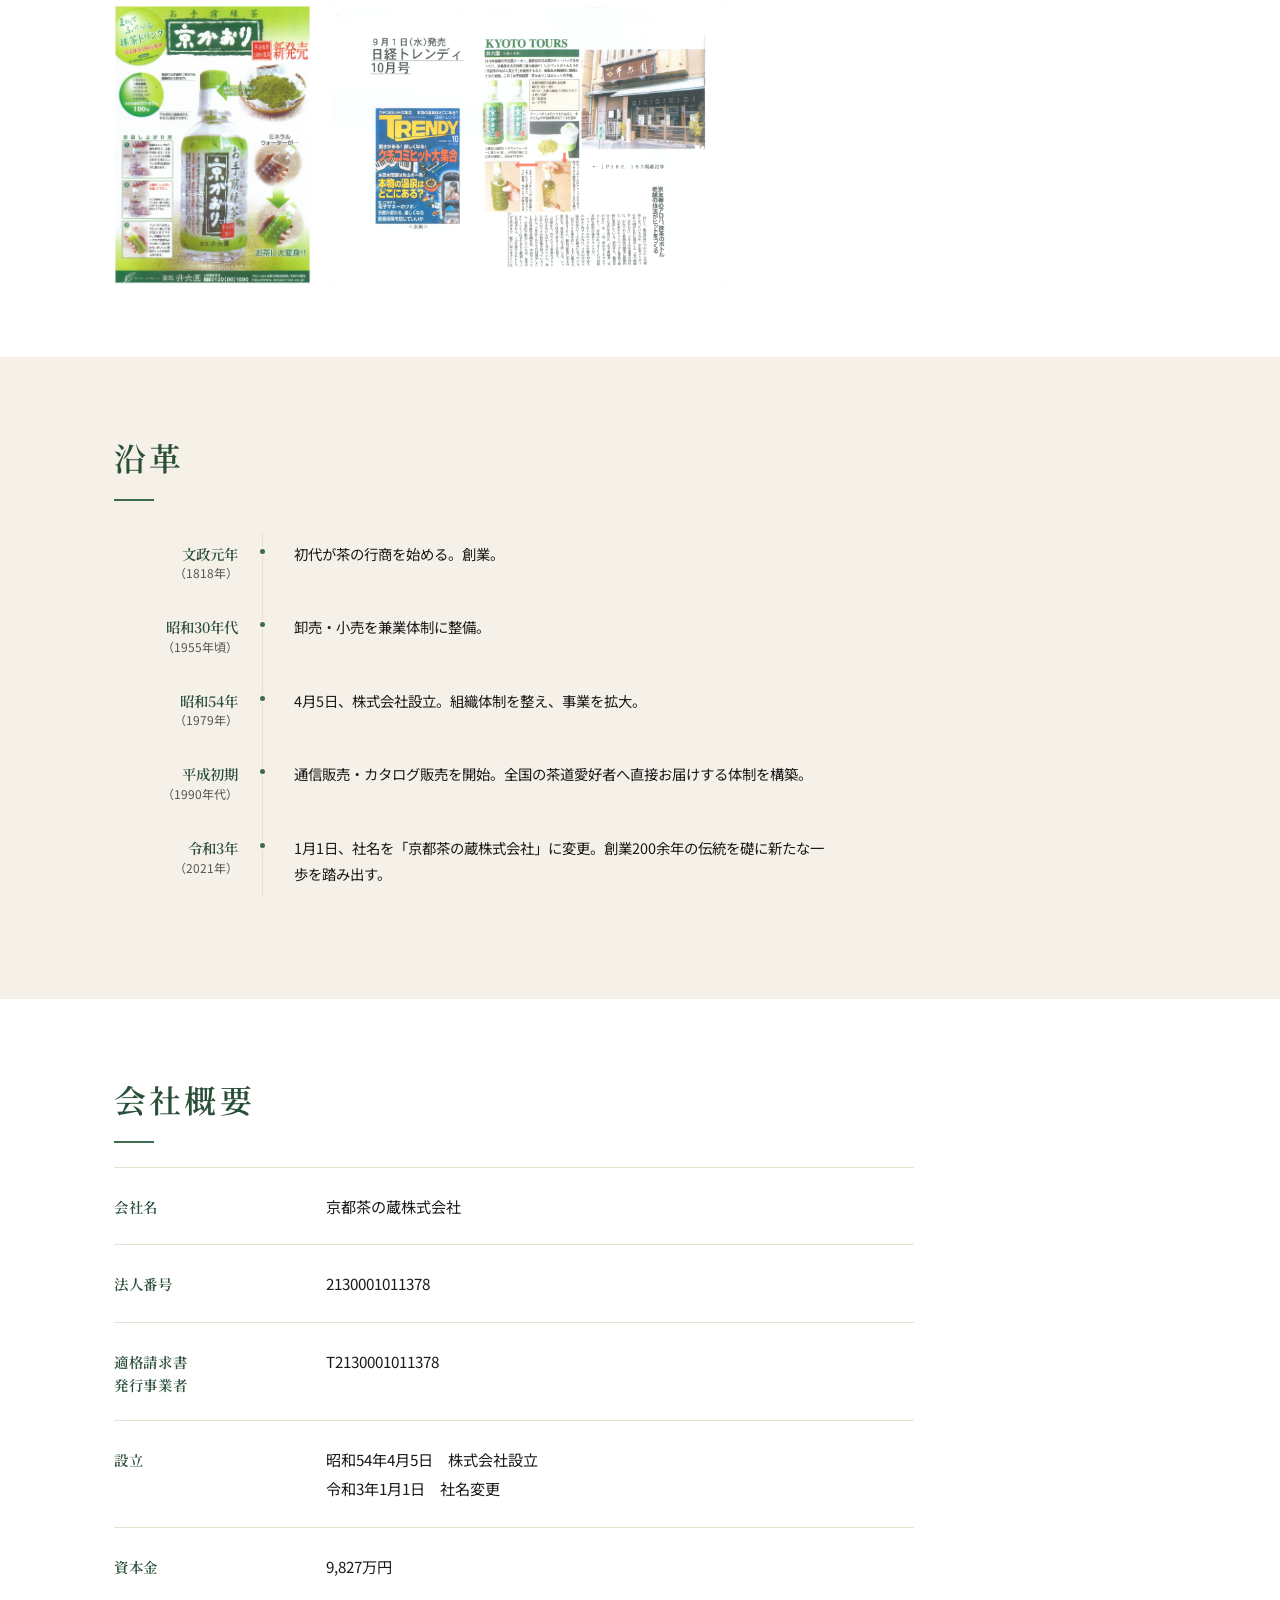
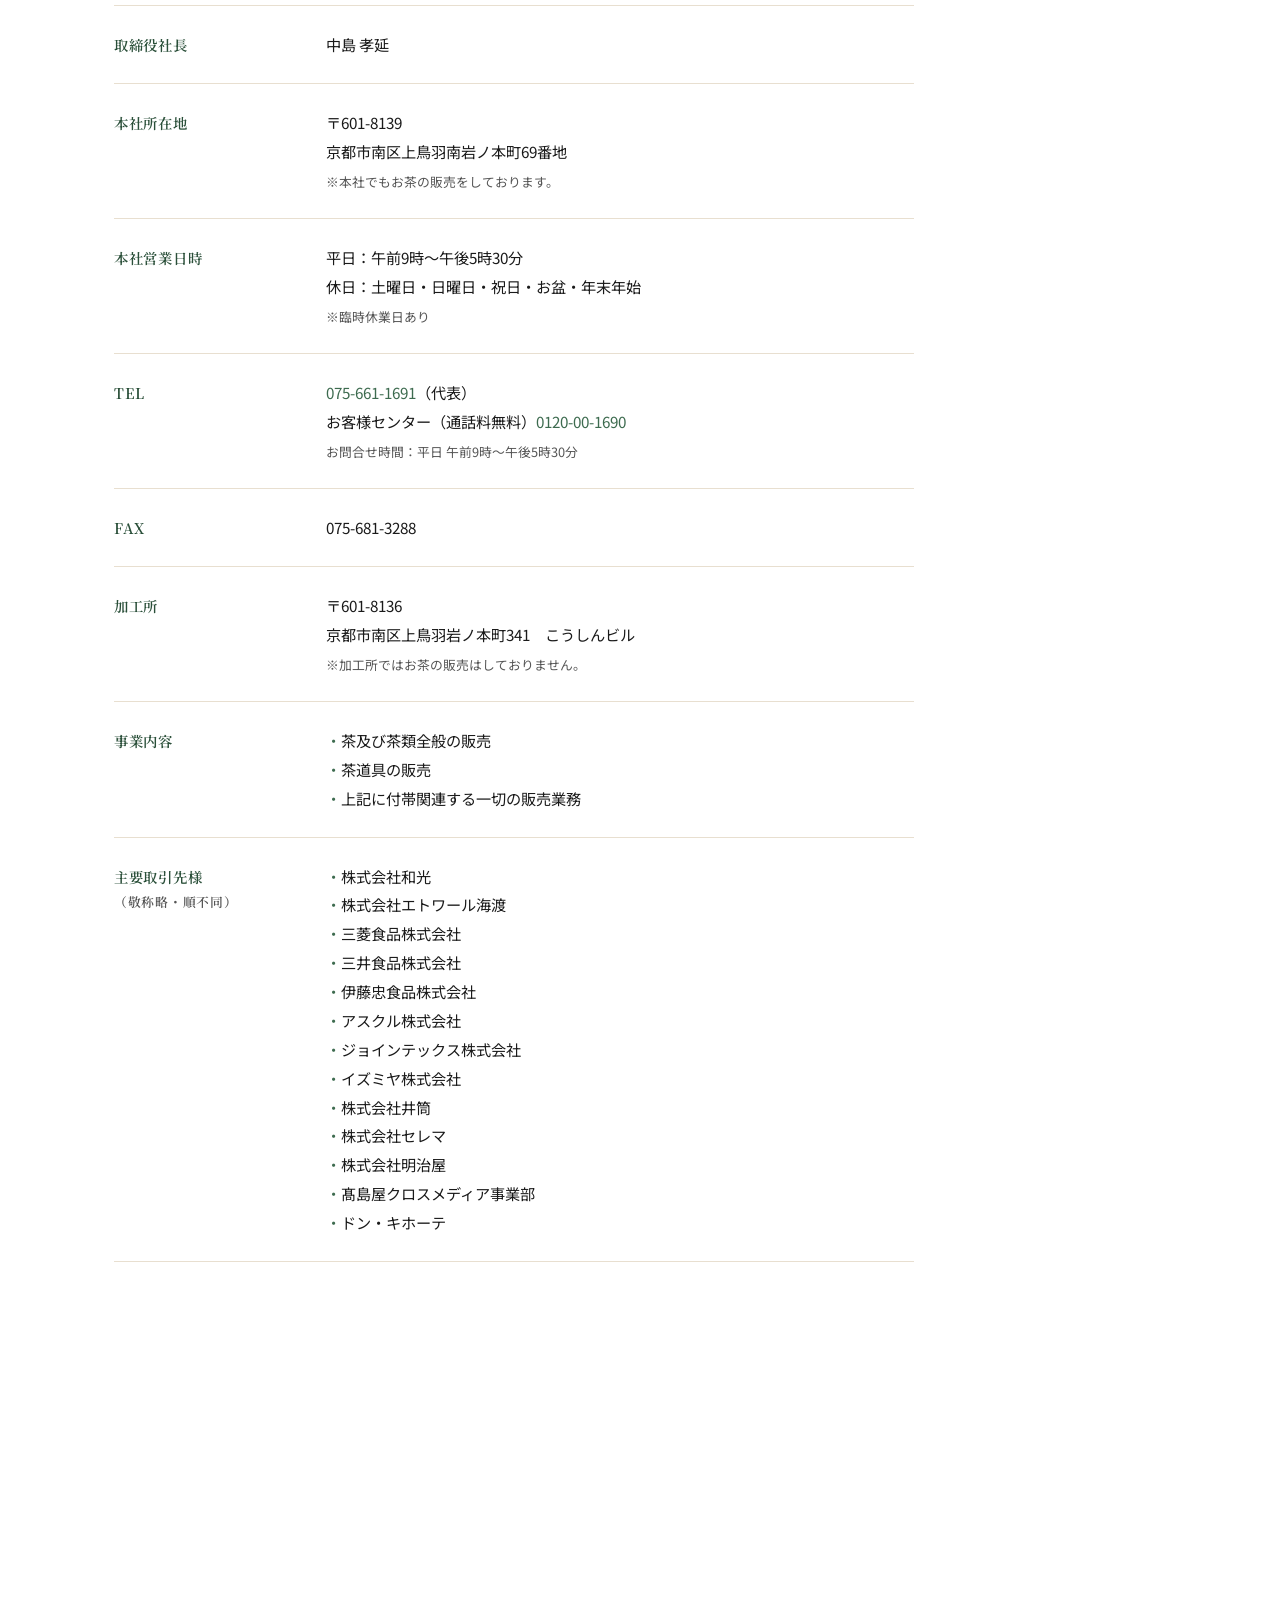
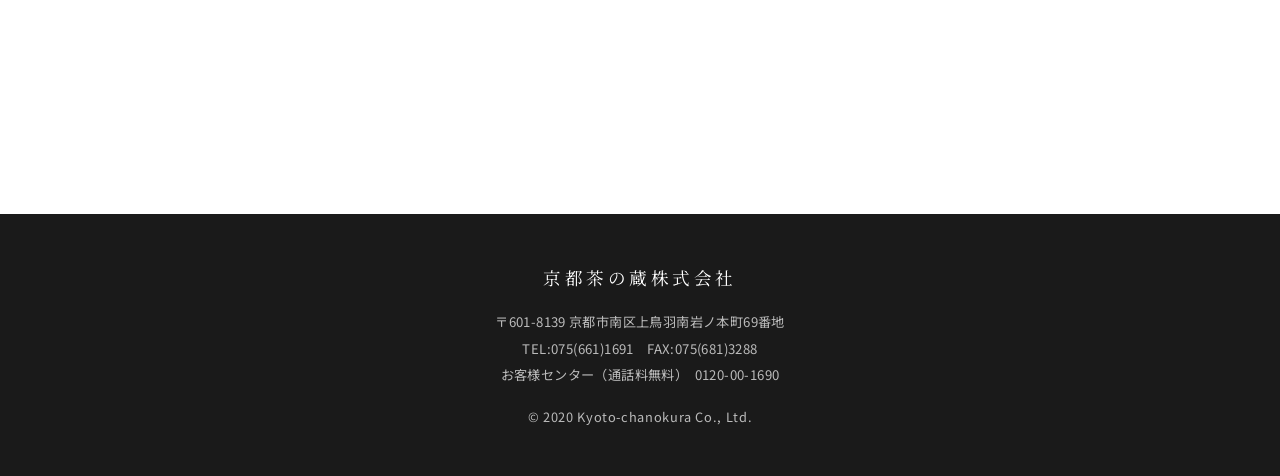
==== commit 4e229c0a: "about.htmlを更新" ====
--- a/about.html
+++ b/about.html
@@ -197,7 +197,7 @@
             <p class="award-tag">日経トレンディ 掲載　／　宇治抹茶100%使用</p>
             <h3 class="award-title">キャップに抹茶を封入するという画期的な発想</h3>
             <p class="award-desc">
-              ペットボトルのキャップの中に1gの宇治抹茶を封入し、飲む直前にキャップを回すと
+              ペットボトルのキャップの中に宇治抹茶を封入し、飲む直前にキャップを回すと
               抹茶がボトル内のミネラルウォーターに溶け出す——そんな斬新なアイデアを商品化したのが
               お手前緑茶「京かおり」です。カテキン・ビタミン・フラボノイドなど不水溶性の健康成分も
               まるごと摂取できる点が注目を集め、日経トレンディ誌に「大ヒットの予感」として掲載されました。
@@ -271,7 +271,7 @@
             <dt>設立</dt>
             <dd>
               昭和54年4月5日　株式会社設立<br>
-              令和5年1月1日　社名変更
+              令和3年1月1日　社名変更
             </dd>
           </div>
 
